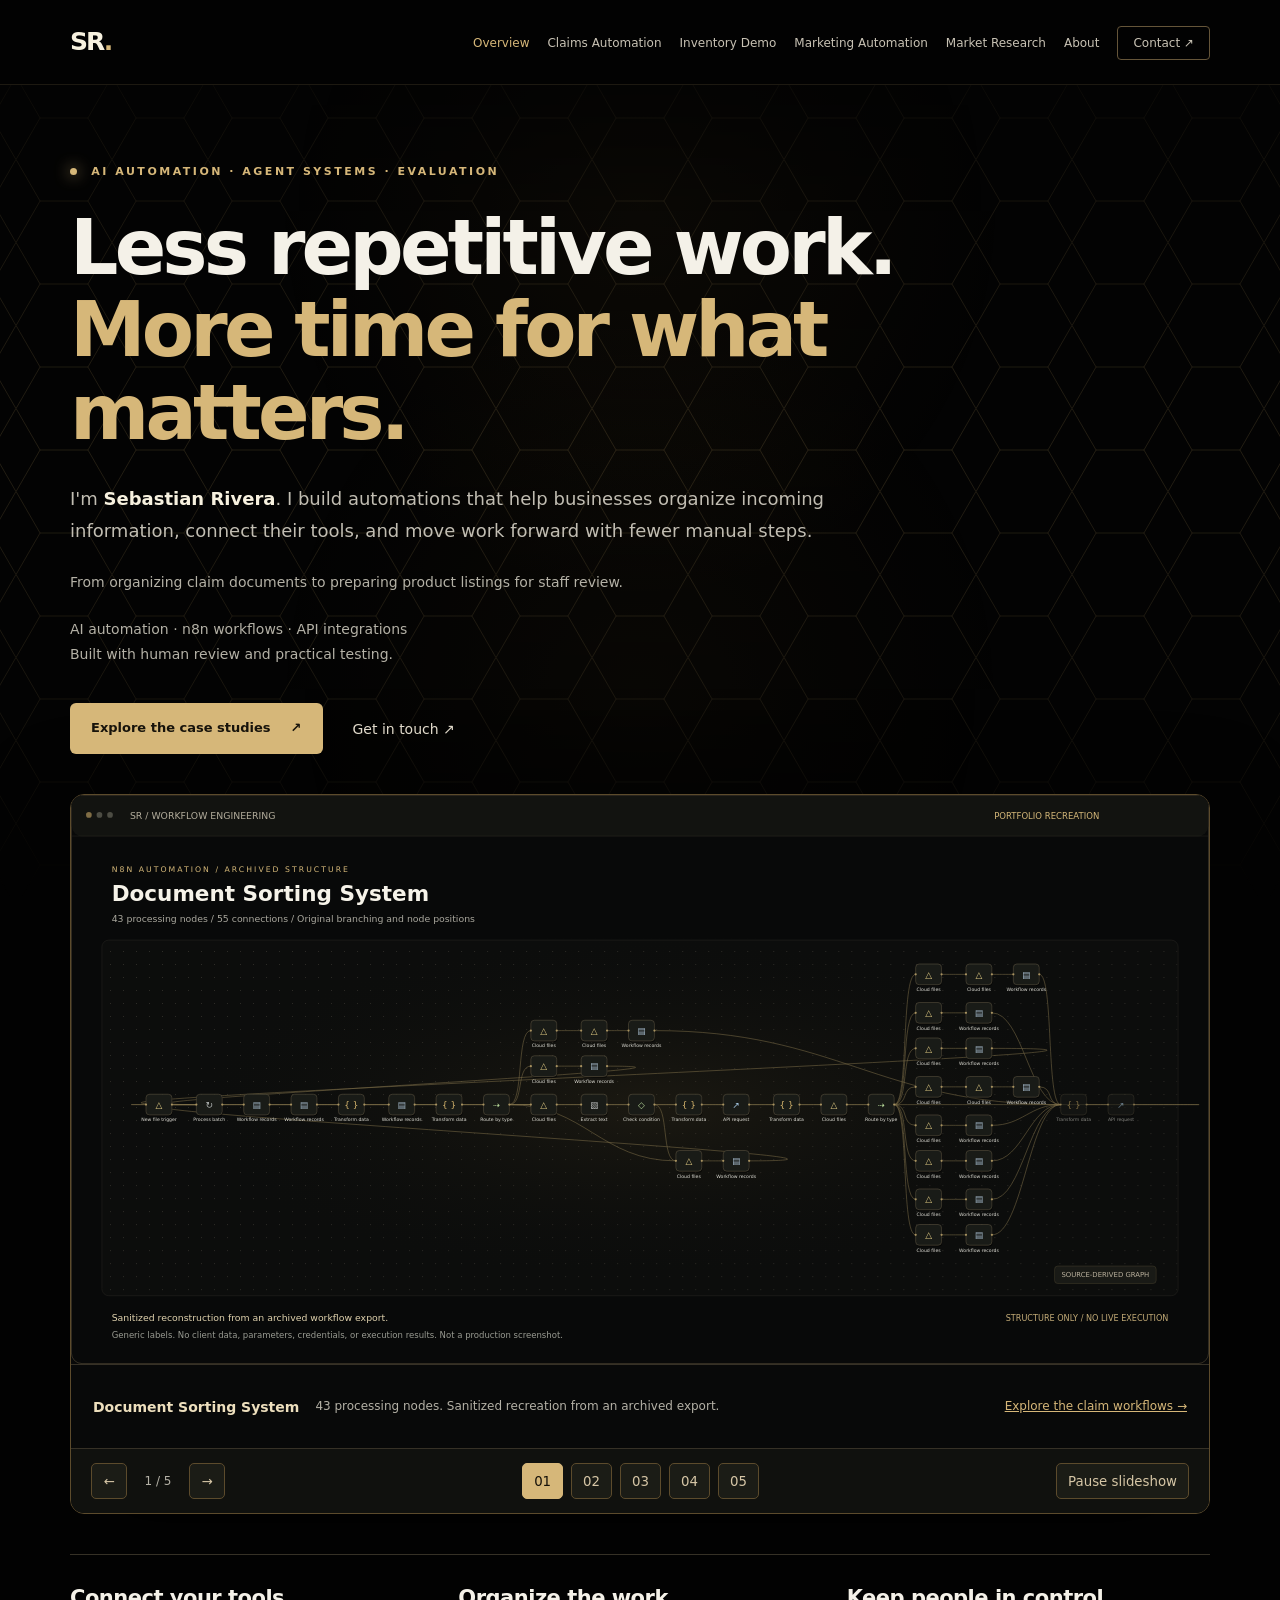
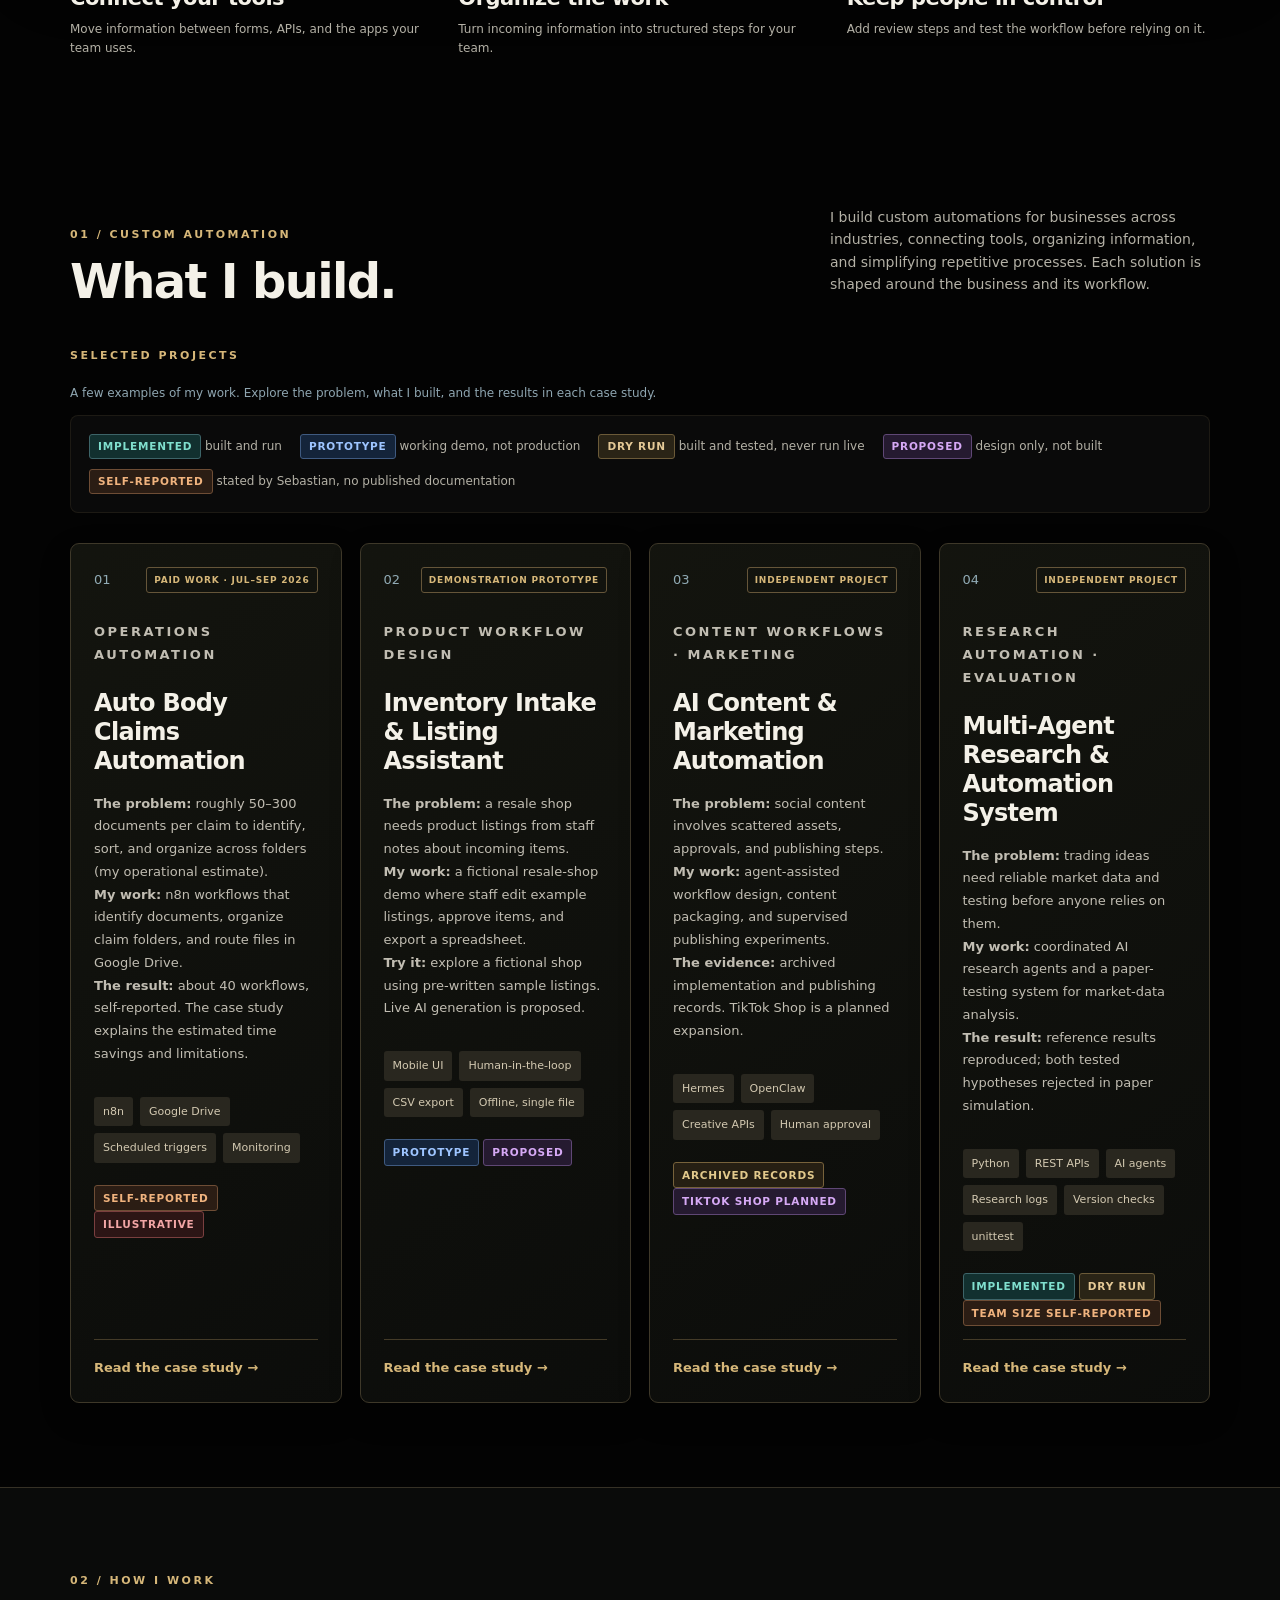
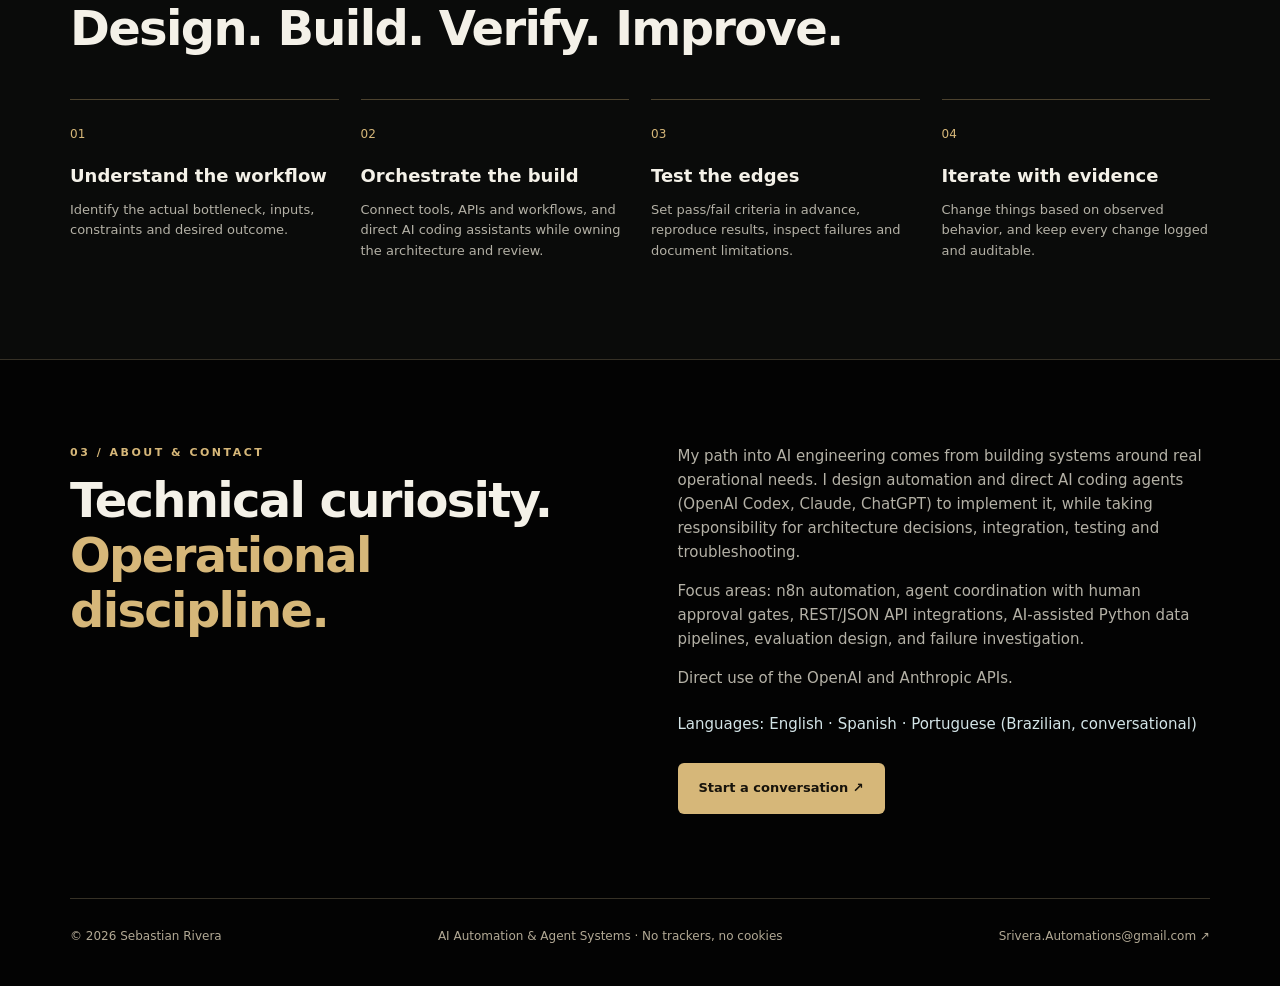
==== index.html @ 60b33a47 "Refresh cached stylesheet and gallery script for returning visitors" ====
<!doctype html>
<html lang="en">
<head>
<meta charset="utf-8">
<meta name="viewport" content="width=device-width,initial-scale=1">
<meta name="description" content="Sebastian Rivera: AI automation, n8n workflow engineering, multi-agent research automation and evaluation. Every claim carries a status label.">
<meta name="robots" content="index,follow">
<title>Sebastian Rivera | AI Automation & Agent Systems</title>
<script>document.documentElement.className+=' js';</script>
<link rel="stylesheet" href="styles.css?v=20261102-gallery">
</head>
<body>
<a class="skip" href="#main">Skip to content</a>
<div class="ambient" aria-hidden="true"></div>
<header class="site-header">
<div class="nav wrap">
<a class="wordmark" href="index.html" aria-label="Sebastian Rivera, home">SR<span>.</span></a>
<button class="menu-toggle" type="button" aria-expanded="false" aria-controls="site-nav"><span class="bars" aria-hidden="true"></span>Menu</button>
<nav id="site-nav" class="site-nav" aria-label="Main navigation">
<ul>
<li><a href="index.html" aria-current="page">Overview</a></li>
<li><a href="work/automotive-operations-automation.html">Claims Automation</a></li>
<li><a href="work/inventory-listing-assistant.html">Inventory Demo</a></li>
<li><a href="work/ai-content-marketing-automation.html">Marketing Automation</a></li>
<li><a href="work/multi-agent-research-system.html">Market Research</a></li>
<li><a href="index.html#about">About</a></li>
<li><a class="nav-contact" href="mailto:Srivera.Automations@gmail.com">Contact ↗</a></li>
</ul>
</nav>
</div>
</header>
<main id="main">
<section class="hero wrap">
<div class="eyebrow"><span class="dot"></span> AI automation · Agent systems · Evaluation</div>
<h1>Less repetitive work.<br><em>More time for what matters.</em></h1>
<p class="lead">I'm <strong>Sebastian Rivera</strong>. I build automations that help businesses organize incoming information, connect their tools, and move work forward with fewer manual steps.</p>
<p class="hero-detail">From organizing claim documents to preparing product listings for staff review.</p>
<p class="hero-detail">AI automation · n8n workflows · API integrations<br>Built with human review and practical testing.</p>
<div class="actions"><a class="button" href="#work">Explore the case studies <span aria-hidden="true">↗</span></a><a class="text-link" href="mailto:Srivera.Automations@gmail.com">Get in touch ↗</a></div>
<section class="hero-visual workflow-carousel" data-workflow-carousel aria-label="Examples of n8n workflows" aria-roledescription="carousel">
<figure class="workflow-slide" data-workflow-slide aria-roledescription="slide" aria-label="1 of 5: Document Sorting System"><a href="assets/workflows/document-sorter.svg" target="_blank" rel="noopener" aria-label="View Document Sorting System full size"><img src="assets/workflows/document-sorter.svg" width="2800" height="1400" alt="Document Sorting System: sanitized recreation of the archived n8n layout and connections."></a><figcaption><strong>Document Sorting System</strong><span>43 processing nodes. Sanitized recreation from an archived export.</span><a href="work/automotive-operations-automation.html#diagram">Explore the claim workflows →</a></figcaption></figure>
<figure class="workflow-slide" data-workflow-slide aria-roledescription="slide" aria-label="2 of 5: Call Intake &amp; AI Extraction" hidden><a href="assets/workflows/call-intake.svg" target="_blank" rel="noopener" aria-label="View Call Intake &amp; AI Extraction full size"><img src="assets/workflows/call-intake.svg" width="2800" height="1400" loading="lazy" alt="Call Intake &amp; AI Extraction: sanitized recreation of the archived n8n layout and connections."></a><figcaption><strong>Call Intake &amp; AI Extraction</strong><span>21 processing nodes; sticky note excluded. Sanitized recreation from an archived export.</span><a href="work/automotive-operations-automation.html#diagram">Explore the claim workflows →</a></figcaption></figure>
<figure class="workflow-slide" data-workflow-slide aria-roledescription="slide" aria-label="3 of 5: Document Filing Router" hidden><a href="assets/workflows/filing-router.svg" target="_blank" rel="noopener" aria-label="View Document Filing Router full size"><img src="assets/workflows/filing-router.svg" width="2800" height="1400" loading="lazy" alt="Document Filing Router: sanitized recreation of the archived n8n layout and connections."></a><figcaption><strong>Document Filing Router</strong><span>26 processing nodes. Sanitized recreation from an archived export.</span><a href="work/automotive-operations-automation.html#diagram">Explore the claim workflows →</a></figcaption></figure>
<figure class="workflow-slide" data-workflow-slide aria-roledescription="slide" aria-label="4 of 5: AI Classification &amp; Routing" hidden><a href="assets/workflows/ai-classification.svg" target="_blank" rel="noopener" aria-label="View AI Classification &amp; Routing full size"><img src="assets/workflows/ai-classification.svg" width="2800" height="1400" loading="lazy" alt="AI Classification &amp; Routing: sanitized recreation of the archived n8n layout and connections."></a><figcaption><strong>AI Classification &amp; Routing</strong><span>27 processing nodes; sticky note excluded. Sanitized recreation from an archived export.</span><a href="work/automotive-operations-automation.html#diagram">Explore the claim workflows →</a></figcaption></figure>
<figure class="workflow-slide" data-workflow-slide aria-roledescription="slide" aria-label="5 of 5: Parts Identification Prototype" hidden><a href="assets/workflows/parts-listing.svg" target="_blank" rel="noopener" aria-label="View Parts Identification Prototype full size"><img src="assets/workflows/parts-listing.svg" width="2800" height="1400" loading="lazy" alt="Parts Identification Prototype: sanitized recreation of the archived n8n layout and connections."></a><figcaption><strong>Parts Identification Prototype</strong><span>11 processing nodes; sticky note excluded. Sanitized recreation from an archived export.</span><a href="work/automotive-operations-automation.html#diagram">Explore the claim workflows →</a></figcaption></figure>
<div class="carousel-controls" data-carousel-controls hidden><div class="carousel-arrows"><button type="button" data-carousel-prev aria-label="Previous workflow">←</button><span class="carousel-counter" data-carousel-counter>1 / 5</span><button type="button" data-carousel-next aria-label="Next workflow">→</button></div><div class="carousel-dots" aria-label="Choose a workflow"><button type="button" data-carousel-dot="0" aria-label="Show Document Sorting System" aria-pressed="true">01</button><button type="button" data-carousel-dot="1" aria-label="Show Call Intake &amp; AI Extraction" aria-pressed="false">02</button><button type="button" data-carousel-dot="2" aria-label="Show Document Filing Router" aria-pressed="false">03</button><button type="button" data-carousel-dot="3" aria-label="Show AI Classification &amp; Routing" aria-pressed="false">04</button><button type="button" data-carousel-dot="4" aria-label="Show Parts Identification Prototype" aria-pressed="false">05</button></div><button type="button" class="carousel-play" data-carousel-play>Pause slideshow</button></div><p class="sr-only" data-carousel-announcement role="status" aria-live="polite"></p></section>
<div class="metrics">
<div><strong>Connect your tools</strong><span>Move information between forms, APIs, and the apps your team uses.</span></div>
<div><strong>Organize the work</strong><span>Turn incoming information into structured steps for your team.</span></div>
<div><strong>Keep people in control</strong><span>Add review steps and test the workflow before relying on it.</span></div>
</div>
</section>

<section class="section wrap" id="work">
<div class="section-heading"><div><p class="kicker">01 / Custom automation</p><h2>What I build.</h2></div><p>I build custom automations for businesses across industries, connecting tools, organizing information, and simplifying repetitive processes. Each solution is shaped around the business and its workflow.</p></div>
<p class="kicker">Selected projects</p>
<p class="fine">A few examples of my work. Explore the problem, what I built, and the results in each case study.</p>
<div class="legend" aria-label="Status labels used on this site">
<span><span class="badge b-impl">Implemented</span> built and run</span>
<span><span class="badge b-proto">Prototype</span> working demo, not production</span>
<span><span class="badge b-dry">Dry run</span> built and tested, never run live</span>
<span><span class="badge b-prop">Proposed</span> design only, not built</span>
<span><span class="badge b-self">Self-reported</span> stated by Sebastian, no published documentation</span>
</div>
<div class="projects">
<article class="project">
<div class="project-top"><span class="number">01</span><span class="tag">Paid work · Jul–Sep 2026</span></div>
<p class="project-label">Operations automation</p>
<h3>Auto Body Claims Automation</h3>
<p><strong>The problem:</strong> roughly 50–300 documents per claim to identify, sort, and organize across folders (my operational estimate).<br><strong>My work:</strong> n8n workflows that identify documents, organize claim folders, and route files in Google Drive.<br><strong>The result:</strong> about 40 workflows, self-reported. The case study explains the estimated time savings and limitations.</p>
<div class="chips"><span>n8n</span><span>Google Drive</span><span>Scheduled triggers</span><span>Monitoring</span></div>
<p><span class="badge b-self">Self-reported</span> <span class="badge b-illus">Illustrative</span></p>
<a class="more" href="work/automotive-operations-automation.html">Read the case study →</a>
</article>
<article class="project">
<div class="project-top"><span class="number">02</span><span class="tag">Demonstration prototype</span></div>
<p class="project-label">Product workflow design</p>
<h3>Inventory Intake &amp; Listing Assistant</h3>
<p><strong>The problem:</strong> a resale shop needs product listings from staff notes about incoming items.<br><strong>My work:</strong> a fictional resale-shop demo where staff edit example listings, approve items, and export a spreadsheet.<br><strong>Try it:</strong> explore a fictional shop using pre-written sample listings. Live AI generation is proposed.</p>
<div class="chips"><span>Mobile UI</span><span>Human-in-the-loop</span><span>CSV export</span><span>Offline, single file</span></div>
<p><span class="badge b-proto">Prototype</span> <span class="badge b-prop">Proposed</span></p>
<a class="more" href="work/inventory-listing-assistant.html">Read the case study →</a>
</article>
<article class="project">
<div class="project-top"><span class="number">03</span><span class="tag">Independent project</span></div>
<p class="project-label">Content workflows · Marketing</p>
<h3>AI Content &amp; Marketing Automation</h3>
<p><strong>The problem:</strong> social content involves scattered assets, approvals, and publishing steps.<br><strong>My work:</strong> agent-assisted workflow design, content packaging, and supervised publishing experiments.<br><strong>The evidence:</strong> archived implementation and publishing records. TikTok Shop is a planned expansion.</p>
<div class="chips"><span>Hermes</span><span>OpenClaw</span><span>Creative APIs</span><span>Human approval</span></div>
<p><span class="badge b-record">Archived records</span> <span class="badge b-prop">TikTok Shop planned</span></p>
<a class="more" href="work/ai-content-marketing-automation.html">Read the case study →</a>
</article>
<article class="project">
<div class="project-top"><span class="number">04</span><span class="tag">Independent project</span></div>
<p class="project-label">Research automation · Evaluation</p>
<h3>Multi-Agent Research &amp; Automation System</h3>
<p><strong>The problem:</strong> trading ideas need reliable market data and testing before anyone relies on them.<br><strong>My work:</strong> coordinated AI research agents and a paper-testing system for market-data analysis.<br><strong>The result:</strong> reference results reproduced; both tested hypotheses rejected in paper simulation.</p>
<div class="chips"><span>Python</span><span>REST APIs</span><span>AI agents</span><span>Research logs</span><span>Version checks</span><span>unittest</span></div>
<p><span class="badge b-impl">Implemented</span> <span class="badge b-dry">Dry run</span> <span class="badge b-self">Team size self-reported</span></p>
<a class="more" href="work/multi-agent-research-system.html">Read the case study →</a>
</article>
</div>
</section>

<section class="section approach" id="approach">
<div class="wrap">
<p class="kicker">02 / How I work</p>
<h2>Design. Build. Verify. Improve.</h2>
<div class="steps">
<div><span>01</span><h3>Understand the workflow</h3><p>Identify the actual bottleneck, inputs, constraints and desired outcome.</p></div>
<div><span>02</span><h3>Orchestrate the build</h3><p>Connect tools, APIs and workflows, and direct AI coding assistants while owning the architecture and review.</p></div>
<div><span>03</span><h3>Test the edges</h3><p>Set pass/fail criteria in advance, reproduce results, inspect failures and document limitations.</p></div>
<div><span>04</span><h3>Iterate with evidence</h3><p>Change things based on observed behavior, and keep every change logged and auditable.</p></div>
</div>
</div>
</section>

<section class="section wrap about" id="about">
<div><p class="kicker">03 / About &amp; contact</p><h2>Technical curiosity.<br><em>Operational discipline.</em></h2></div>
<div>
<p>My path into AI engineering comes from building systems around real operational needs. I design automation and direct AI coding agents (OpenAI Codex, Claude, ChatGPT) to implement it, while taking responsibility for architecture decisions, integration, testing and troubleshooting.</p>
<p>Focus areas: n8n automation, agent coordination with human approval gates, REST/JSON API integrations, AI-assisted Python data pipelines, evaluation design, and failure investigation.</p>
<p>Direct use of the OpenAI and Anthropic APIs.</p>
<p class="languages">Languages: English · Spanish · Portuguese (Brazilian, conversational)</p>
<a class="button" href="mailto:Srivera.Automations@gmail.com">Start a conversation ↗</a>
</div>
</section>
</main>
<footer class="wrap">
<span>© <span id="year">2026</span> Sebastian Rivera</span>
<span>AI Automation &amp; Agent Systems · No trackers, no cookies</span>
<a href="mailto:Srivera.Automations@gmail.com">Srivera.Automations@gmail.com ↗</a>
</footer>
<script src="script.js?v=20261102-gallery"></script>
</body>
</html>
---- styles.css ----
:root{--bg:#09121c;--panel:#101e2a;--panel2:#0e1c28;--line:#29404d;--text:#ecf3f3;--muted:#a2b4be;--accent:#80dfce;--gold:#e4c996;--warn:#f0b37e;--impl:#80dfce;--proto:#9ec5ff;--dry:#e4c996;--prop:#d6a9f5}
*{box-sizing:border-box}html{scroll-behavior:smooth;-webkit-text-size-adjust:100%}
body{margin:0;background:var(--bg);color:var(--text);font-family:Inter,ui-sans-serif,system-ui,-apple-system,"Segoe UI",Arial,sans-serif;line-height:1.6;overflow-x:hidden}
img{max-width:100%;height:auto;display:block}
a{color:var(--accent)}
.skip{position:absolute;left:-999px;top:0;background:var(--accent);color:#09212a;padding:8px 12px;z-index:100}.skip:focus{left:12px;top:12px}
.ambient{position:absolute;z-index:-1;top:0;right:0;width:75vw;max-width:100%;height:760px;background:radial-gradient(ellipse at 80% 15%,#1b4b50 0%,transparent 60%);opacity:.5;pointer-events:none}
.wrap{width:min(1140px,calc(100% - 64px));margin:auto}
:focus-visible{outline:2px solid var(--accent);outline-offset:3px}

/* header + nav */
.site-header{position:relative;border-bottom:1px solid #ffffff18}
.nav{display:flex;align-items:center;justify-content:space-between;padding:22px 0;gap:20px}
.wordmark{font-size:25px;font-weight:800;letter-spacing:-2px;color:#fff;text-decoration:none}.wordmark span{color:var(--accent)}
.menu-toggle{display:none;background:none;border:1px solid #547b7d;color:var(--text);border-radius:4px;padding:8px 12px;font:600 13px inherit;font-family:inherit;cursor:pointer}
.menu-toggle .bars{display:inline-block;width:16px;height:2px;background:currentColor;position:relative;vertical-align:middle;margin-right:8px}
.menu-toggle .bars::before,.menu-toggle .bars::after{content:"";position:absolute;left:0;width:16px;height:2px;background:currentColor}
.menu-toggle .bars::before{top:-5px}.menu-toggle .bars::after{top:5px}
.site-nav ul{display:flex;gap:26px;align-items:center;list-style:none;margin:0;padding:0}
.site-nav a{color:#d2e0e2;text-decoration:none;font-size:13px}
.site-nav a:hover,.site-nav a[aria-current="page"]{color:var(--accent)}
.site-nav .nav-contact{border:1px solid #547b7d;padding:9px 15px;border-radius:4px}

/* hero */
.hero{padding:80px 0 64px}
.hero-detail{font-size:14px;color:var(--muted);line-height:1.8;margin-top:22px}
.project{transition:border-color .2s,transform .2s}.project:hover{border-color:var(--accent);transform:translateY(-3px)}
.project h3{max-width:24ch}
.legend{padding:18px;background:var(--panel2);border-radius:8px}
@media(prefers-reduced-motion:reduce){.project{transition:none}.project:hover{transform:none}}
.eyebrow,.kicker,.project-label{font-size:11px;font-weight:800;letter-spacing:2.5px;color:var(--accent);text-transform:uppercase}
.dot{display:inline-block;width:7px;height:7px;border-radius:50%;background:var(--accent);margin-right:8px;box-shadow:0 0 15px var(--accent)}
h1,h2,h3,h4,p{margin-top:0}
h1{font-size:clamp(38px,6vw,76px);letter-spacing:-.05em;line-height:1.09;font-weight:700;margin:26px 0 28px;max-width:1060px;overflow-wrap:break-word}
h1 em,h2 em{font-style:normal;color:var(--accent)}
.lead{font-size:18px;color:#c0cfd5;max-width:780px;line-height:1.8}.lead strong{color:#fff}
.actions{display:flex;align-items:center;flex-wrap:wrap;gap:24px 30px;margin:36px 0 64px}
.button{display:inline-flex;align-items:center;gap:20px;background:var(--accent);color:#09212a;text-decoration:none;font-weight:800;font-size:13px;padding:15px 21px;border-radius:4px}
.button:hover{background:#a2f6e8}
.button.ghost{background:none;color:var(--accent);border:1px solid #547b7d}
.text-link{color:#e1ecec;text-decoration:none;font-size:14px}.text-link:hover{color:var(--accent)}
.metrics{display:grid;grid-template-columns:repeat(3,1fr);border-top:1px solid var(--line);padding-top:29px;gap:25px}
.metrics div{display:flex;flex-direction:column;min-width:0}
.metrics strong{font-size:21px;line-height:1.35;letter-spacing:-.5px}
.metrics span{font-size:12px;color:var(--muted);margin-top:7px}
.fine{font-size:12px;color:#8fa6b1;margin-top:20px;max-width:820px}

/* sections */
.section{padding:84px 0}
.section-heading{display:flex;justify-content:space-between;align-items:end;gap:40px;margin-bottom:37px}
.section-heading>div{flex:1}.section-heading>p{max-width:380px;color:var(--muted);font-size:14px}
h2{font-size:clamp(30px,4vw,48px);line-height:1.15;letter-spacing:-.035em;margin-bottom:0}
.projects{display:grid;grid-template-columns:repeat(3,1fr);gap:18px}
.project{display:flex;flex-direction:column;background:var(--panel);border:1px solid #2a404d;border-radius:9px;padding:30px;min-width:0}
.project-top{display:flex;justify-content:space-between;align-items:center;gap:10px;margin-bottom:28px}
.number{font-size:13px;color:#91abb5}
.tag{font-size:10px;font-weight:800;letter-spacing:1.4px;border:1px solid #3d6468;color:var(--accent);padding:6px 10px;border-radius:3px;text-transform:uppercase}
.project h3{font-size:clamp(22px,2.2vw,28px);line-height:1.22;letter-spacing:-.03em;margin:9px 0 16px}
.project p{font-size:14px;color:#b4c5cb;line-height:1.75}
.project .more{margin-top:auto;padding-top:18px;border-top:1px solid #36505a;font-weight:700;font-size:13px;text-decoration:none}
.project .more:hover{color:#a2f6e8}
.chips{display:flex;flex-wrap:wrap;gap:7px;margin:18px 0 22px}
.chips span{font-size:11px;color:#c2d6d9;background:#213744;padding:6px 9px;border-radius:3px}

/* status badges */
.legend{display:flex;flex-wrap:wrap;gap:10px 18px;margin:0 0 30px;font-size:12px;color:var(--muted)}
.badge{display:inline-block;font-size:10.5px;font-weight:800;letter-spacing:.8px;text-transform:uppercase;padding:3px 8px;border-radius:3px;border:1px solid;white-space:nowrap;vertical-align:middle}
.b-impl{color:var(--impl);border-color:#3d6468;background:#12302f}
.b-proto{color:var(--proto);border-color:#3f5a80;background:#14243a}
.b-dry{color:var(--dry);border-color:#6b5a38;background:#2a2416}
.b-prop{color:var(--prop);border-color:#5f4775;background:#251a30}
.b-self{color:var(--warn);border-color:#6e4d35;background:#2b1d14}
.b-illus{color:#f3a6a6;border-color:#7a3f3f;background:#2c1515}

/* approach + about */
.approach{background:var(--panel2);border-top:1px solid #243b48;border-bottom:1px solid #243b48}
.steps{display:grid;grid-template-columns:repeat(4,1fr);gap:22px;margin-top:43px}
.steps>div{border-top:1px solid #3d5862;padding-top:20px}
.steps span{color:var(--accent);font-size:12px}
.steps h3{font-size:18px;line-height:1.3;margin:19px 0 12px}
.steps p{color:var(--muted);font-size:13px}
.about{display:grid;grid-template-columns:1fr 1fr;gap:75px}
.about p:not(.kicker){color:var(--muted);font-size:15px}
.about .languages{color:#d3e4e7!important;margin:22px 0 27px}

/* case study pages */
.crumbs{font-size:12px;color:var(--muted);padding-top:34px}
.crumbs a{color:var(--muted)}
.case-hero{padding:34px 0 46px;border-bottom:1px solid var(--line)}
.case-hero h1{font-size:clamp(34px,5vw,62px);margin:18px 0 22px}
.status-line{display:flex;flex-wrap:wrap;gap:8px;margin-top:22px}
.notice{border:1px solid #6e4d35;background:#1e1712;border-radius:8px;padding:16px 18px;margin:28px 0 0;font-size:14px;color:#ecd9c6}
.notice strong{color:var(--warn)}
.notice.critical{border-color:#7a3f3f;background:#211213;color:#f3d6d6}
.notice.critical strong{color:#f3a6a6}
.case{display:grid;grid-template-columns:220px 1fr;gap:56px;padding:56px 0 80px}
.toc{position:sticky;top:24px;align-self:start;font-size:13px}
.toc p{font-size:11px;font-weight:800;letter-spacing:2px;color:var(--accent);margin-bottom:10px}
.toc ul{list-style:none;margin:0;padding:0;border-left:1px solid var(--line)}
.toc a{display:block;padding:5px 0 5px 14px;color:var(--muted);text-decoration:none}.toc a:hover{color:var(--accent)}
.case-body{min-width:0}
.case-body section{margin-bottom:56px;scroll-margin-top:20px}
.case-body h2{font-size:clamp(24px,3vw,34px);margin-bottom:18px}
.case-body h3{font-size:18px;margin:26px 0 10px}
.case-body p,.case-body li{color:#c0cfd5;font-size:15.5px}
.case-body li{margin-bottom:8px}
.case-body strong{color:#fff}
.case-body code{background:#1b2d3a;padding:1px 5px;border-radius:3px;font-size:.9em}
figure{margin:24px 0;background:var(--panel);border:1px solid var(--line);border-radius:9px;padding:16px}
figure img{border-radius:6px;background:#fff}
figure.diagram img{width:100%}
figcaption{font-size:13px;color:var(--muted);margin-top:12px;line-height:1.6}
figcaption strong{color:var(--gold)}
.caption-banner{display:block;background:#2c1515;border:1px solid #7a3f3f;color:#f3d6d6;border-radius:6px;padding:12px 14px;margin-bottom:14px;font-weight:700;font-size:14px}
.scroll-x{overflow-x:auto;-webkit-overflow-scrolling:touch}
table{width:100%;border-collapse:collapse;font-size:14px;margin:12px 0 4px}
th,td{text-align:left;vertical-align:top;padding:11px 12px;border-bottom:1px solid var(--line)}
th{font-size:11px;letter-spacing:1.2px;text-transform:uppercase;color:var(--accent);font-weight:800}
td{color:#c0cfd5}
td:first-child{color:#e6efef;font-weight:600}
.stat-row{display:grid;grid-template-columns:repeat(3,1fr);gap:14px;margin:20px 0}
.stat{background:var(--panel);border:1px solid var(--line);border-radius:8px;padding:18px}
.stat strong{display:block;font-size:26px;letter-spacing:-.5px;color:#fff}
.stat span{font-size:12.5px;color:var(--muted)}
.outcome-box{background:linear-gradient(110deg,#142d35,#11212c);border:1px solid #3a5962;border-radius:9px;padding:24px;margin:18px 0}
.outcome-box small{color:var(--accent);font-size:10px;font-weight:800;letter-spacing:1.4px}
.outcome-box p{margin:10px 0 0;font-size:17px!important;color:#fff!important}
.shots{display:grid;grid-template-columns:repeat(3,1fr);gap:16px}
.shots figure{margin:0;padding:10px}
.shots img{width:100%}
.next{display:flex;justify-content:space-between;gap:20px;flex-wrap:wrap;border-top:1px solid var(--line);padding-top:26px}
.next a{text-decoration:none;font-weight:700;font-size:14px}

footer{border-top:1px solid var(--line);padding:28px 0 40px;display:flex;justify-content:space-between;flex-wrap:wrap;gap:16px 20px;font-size:12px;color:#839ca7}
footer a{color:#aac4ca;text-decoration:none}footer a:hover{color:var(--accent)}

@media(max-width:1000px){.projects{grid-template-columns:1fr 1fr}.case{grid-template-columns:1fr;gap:20px}.toc{position:static}.toc ul{display:flex;flex-wrap:wrap;gap:4px 16px;border-left:0}.toc a{padding:2px 0}}
@media(max-width:760px){
 .wrap{width:calc(100% - 36px)}
 .js .menu-toggle{display:inline-block}
 .js .site-nav{display:none;position:absolute;left:0;right:0;top:100%;background:#0c1823;border-bottom:1px solid var(--line);z-index:20;padding:8px 18px 18px}
 .js .site-nav.open{display:block}
 .site-nav ul{flex-direction:column;align-items:stretch;gap:0}
 .js .site-nav a{display:block;padding:13px 0;font-size:15px;border-bottom:1px solid #ffffff12}
 .js .site-nav .nav-contact{border:0;padding:13px 0}
 html:not(.js) .site-nav ul{flex-direction:row;flex-wrap:wrap;gap:8px 16px}
 .hero{padding:60px 0 56px}.lead{font-size:16px}
 .metrics{grid-template-columns:1fr;gap:18px}.metrics strong{font-size:28px}
 .section{padding:60px 0}.section-heading{display:block}.section-heading>p{margin-top:18px}
 .projects,.about,.stat-row{grid-template-columns:1fr}
 .project{padding:22px}
 .steps{grid-template-columns:1fr 1fr}.about{gap:24px}
 .shots{grid-template-columns:1fr 1fr}
 .case{padding:34px 0 60px}
 th,td{padding:9px 8px;font-size:13px}
}
@media(max-width:420px){.steps{grid-template-columns:1fr}.shots{grid-template-columns:1fr}.actions{gap:16px}}
@media (prefers-reduced-motion:reduce){html{scroll-behavior:auto}}

/* Midnight Luxe preview: black, fine honeycomb, restrained champagne gold. */
:root{--bg:#030303;--panel:#10110f;--panel2:#0a0b09;--line:#363126;--text:#f4f1e8;--muted:#b4b1a6;--accent:#d6b779;--gold:#e2c98c}
body{background:#030303;isolation:isolate}
.ambient{position:fixed;inset:0;z-index:-1;width:100%;height:100vh;max-width:none;opacity:1;background:radial-gradient(ellipse at 50% 23%,#9a75331a,transparent 40%),radial-gradient(ellipse at 50% 77%,#9a753314,transparent 40%),url('assets/workflows/honeycomb.svg') center center / 96px 166px repeat;mask-image:linear-gradient(transparent 0%,#0008 25%,#000b 50%,#0008 75%,transparent 100%);pointer-events:none}
.site-header{background:#030303e8;border-color:#d6b77920}
.wordmark,.lead strong,.case-body strong{color:#f7f1df}
.site-nav a{color:#c8c2b4}.site-nav a:hover,.site-nav a[aria-current=page]{color:var(--accent)}
.site-nav .nav-contact,.menu-toggle{border-color:#655539}
.lead,.project p,.case-body p,.case-body li,td{color:#c1bdb2}
.hero{padding-top:78px}.hero .lead{max-width:760px}
.hero-visual{margin:48px 0 44px;padding:0;border:1px solid #5c4b2c;border-radius:14px;overflow:hidden;background:#080909;box-shadow:0 24px 90px #0008}
.hero-visual img{width:100%;border-radius:0;background:#080909}
.hero-visual figcaption{margin:0;padding:15px 22px;color:#bcb5a5;border-top:1px solid var(--line);font-size:12px}
.hero .actions{margin-bottom:32px}
.button{background:var(--accent);color:#17130b;border-radius:6px}.button:hover{background:#edcf94}
.button.ghost{border-color:#655539;color:var(--accent)}
.text-link{color:#e1dacb}.text-link:hover,.project .more:hover{color:#edcf94}
.project{background:linear-gradient(145deg,#14150ff5,#0c0d0bf5);border-color:#3e3829;box-shadow:0 12px 32px #0003}
.tag{border-color:#655539;color:var(--accent)}
.project .more{border-color:#443b28}
.chips span{background:#29271f;color:#d3c9b1}
.legend{background:#0b0c0be8;border:1px solid #d6b77918}
.approach{background:#0b0c0bf0;border-color:#363126}
.steps>div{border-color:#4d432f}
.case-body code{background:#29271f}
.outcome-box{background:linear-gradient(110deg,#292317,#11120f);border-color:#5c4b2c}
.workflow-gallery{display:grid;gap:32px}.workflow-gallery figure{padding:0;overflow:hidden;border-color:#5c4b2c;background:#080909}
.workflow-gallery img{width:100%;background:#080909;border-radius:0}
.workflow-gallery figcaption{padding:18px 20px;margin:0;font-size:13px}
.workflow-gallery a{display:block}.workflow-gallery figcaption a{display:inline}
footer,footer a{color:#b2a995}
@media(max-width:760px){.hero{padding-top:50px}.js .site-nav{background:#090a08}.hero-visual{margin:32px 0}.hero-visual figcaption{padding:13px 16px}.metrics strong{font-size:22px}.section{padding:48px 0}}

/* Selected project order and accessible workflow carousel. */
.b-record{color:#e2c98c;border-color:#77623b;background:#261f13}
.sr-only{position:absolute;width:1px;height:1px;padding:0;margin:-1px;overflow:hidden;clip:rect(0,0,0,0);white-space:nowrap;border:0}
.workflow-carousel{margin:40px 0;touch-action:pan-y}
.workflow-slide{margin:0;padding:0;border:0;border-radius:0;background:#080909}
.workflow-slide[hidden]{display:none}
.workflow-slide>a{display:block}.workflow-slide>a:focus-visible{outline-offset:-4px}
.workflow-slide figcaption{display:flex;flex-wrap:wrap;align-items:center;gap:6px 16px;padding:16px 22px;min-height:84px}
.workflow-slide figcaption strong{color:#eddfbd;font-size:14px}.workflow-slide figcaption span{color:var(--muted);font-size:12px}.workflow-slide figcaption>a{margin-left:auto}
.carousel-controls{display:flex;flex-wrap:wrap;align-items:center;justify-content:space-between;gap:12px;padding:14px 20px;border-top:1px solid var(--line);background:#10110e}
.carousel-controls[hidden]{display:none}.carousel-arrows,.carousel-dots{display:flex;align-items:center;gap:8px}
.carousel-controls button{font:600 12px inherit;font-family:inherit;color:#d6c6a6;background:#1b1c16;border:1px solid #5c4b2c;border-radius:5px;min-width:36px;min-height:36px;padding:7px 11px;cursor:pointer}
.carousel-controls button:hover,.carousel-controls button[aria-pressed=true]{background:#d6b779;color:#161109;border-color:#d6b779}
.carousel-counter{font-size:12px;color:var(--muted);min-width:46px;text-align:center}.carousel-play{min-width:124px!important}
.site-nav ul{gap:18px}.site-nav a{font-size:12px}
@media(min-width:1181px){.projects{grid-template-columns:repeat(4,1fr)}.project{padding:23px}.project h3{font-size:24px}.project .tag{font-size:9px;letter-spacing:.8px;padding:5px 7px}.project p{font-size:13px}}
@media(min-width:761px) and (max-width:1180px){.projects{grid-template-columns:repeat(2,1fr)}}
@media(max-width:1000px){.js .menu-toggle{display:inline-block}.js .site-nav{display:none;position:absolute;left:0;right:0;top:100%;background:#090a08;border-bottom:1px solid var(--line);z-index:20;padding:8px 18px 18px}.js .site-nav.open{display:block}.site-nav ul{flex-direction:column;align-items:stretch;gap:0}.js .site-nav a{display:block;padding:13px 0;font-size:15px;border-bottom:1px solid #ffffff12}.js .site-nav .nav-contact{border:0;padding:13px 0}}
@media(max-width:760px){.workflow-slide figcaption{padding:14px 16px;display:block;min-height:130px}.workflow-slide figcaption span,.workflow-slide figcaption>a{display:block;margin-top:7px}.carousel-controls{padding:12px;gap:10px}.carousel-dots{order:3;justify-content:center;width:100%}.carousel-play{margin-left:auto}.workflow-carousel{margin:30px 0}}
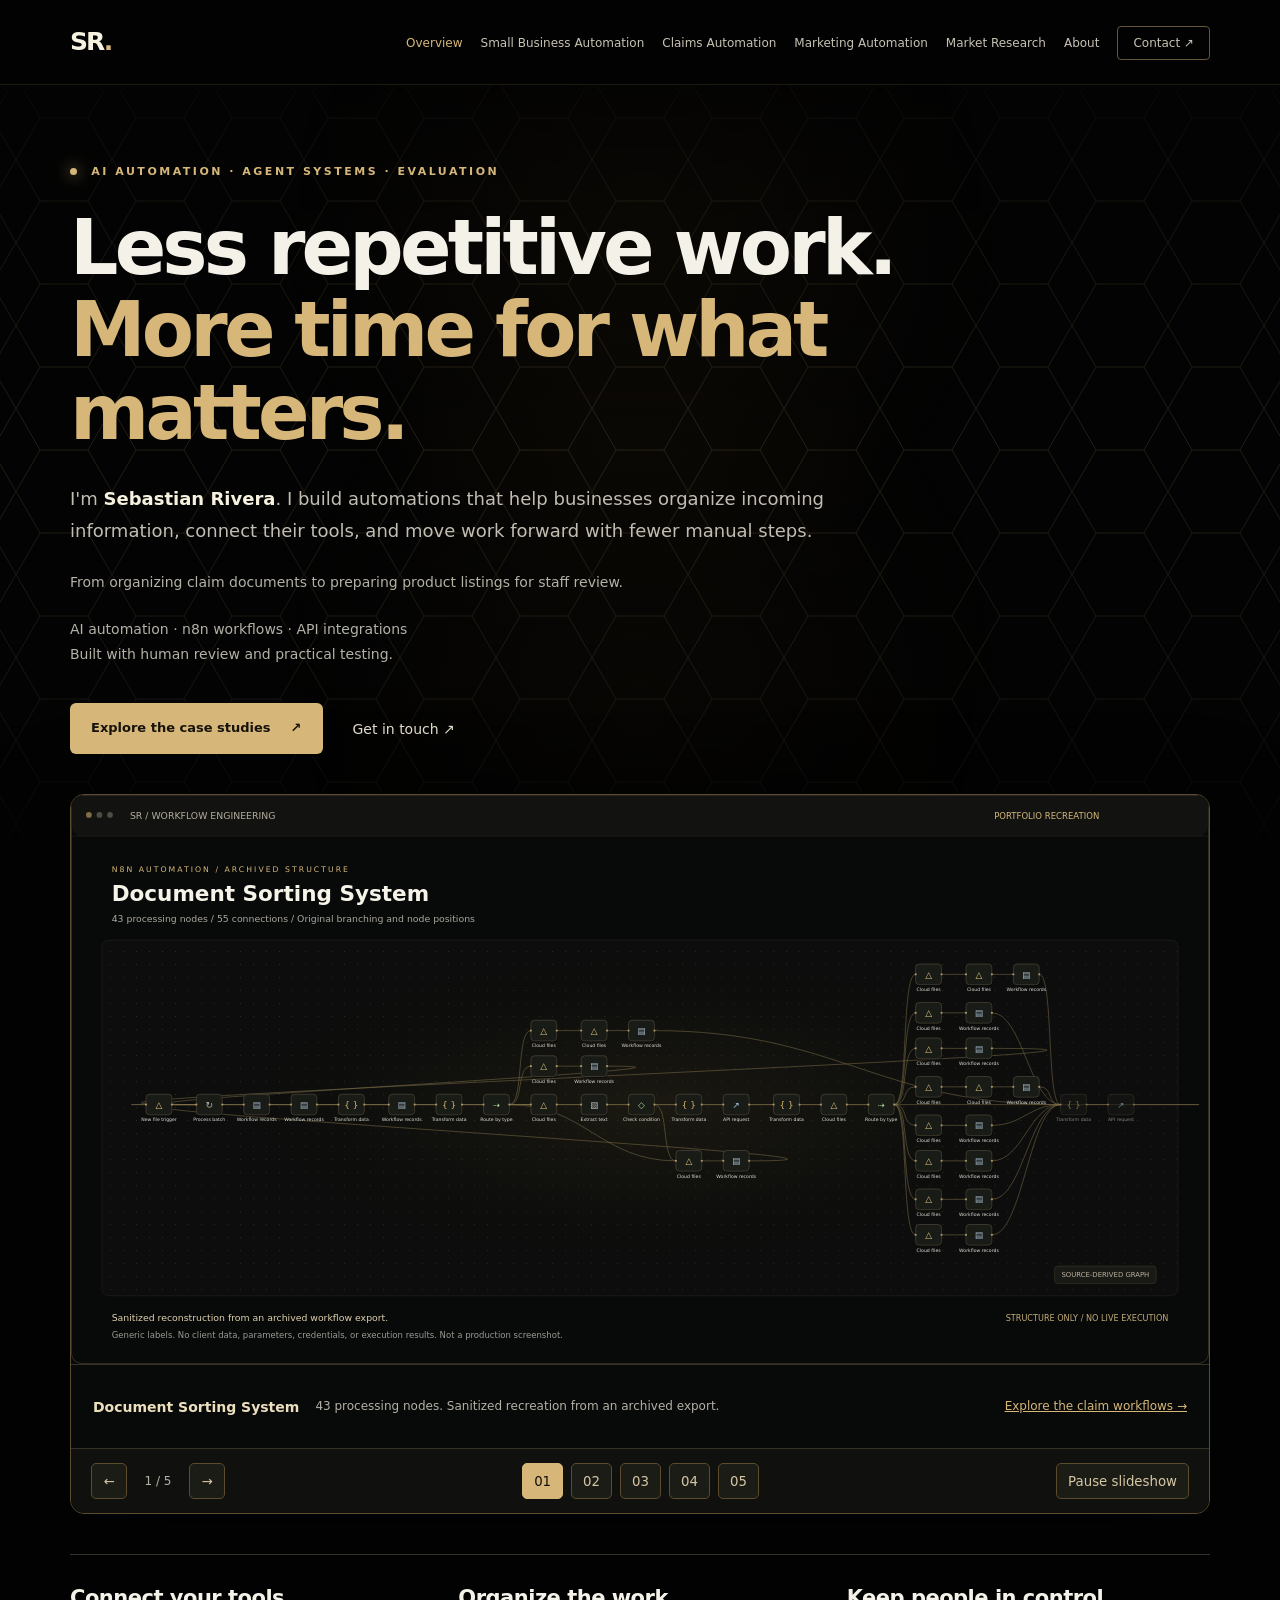
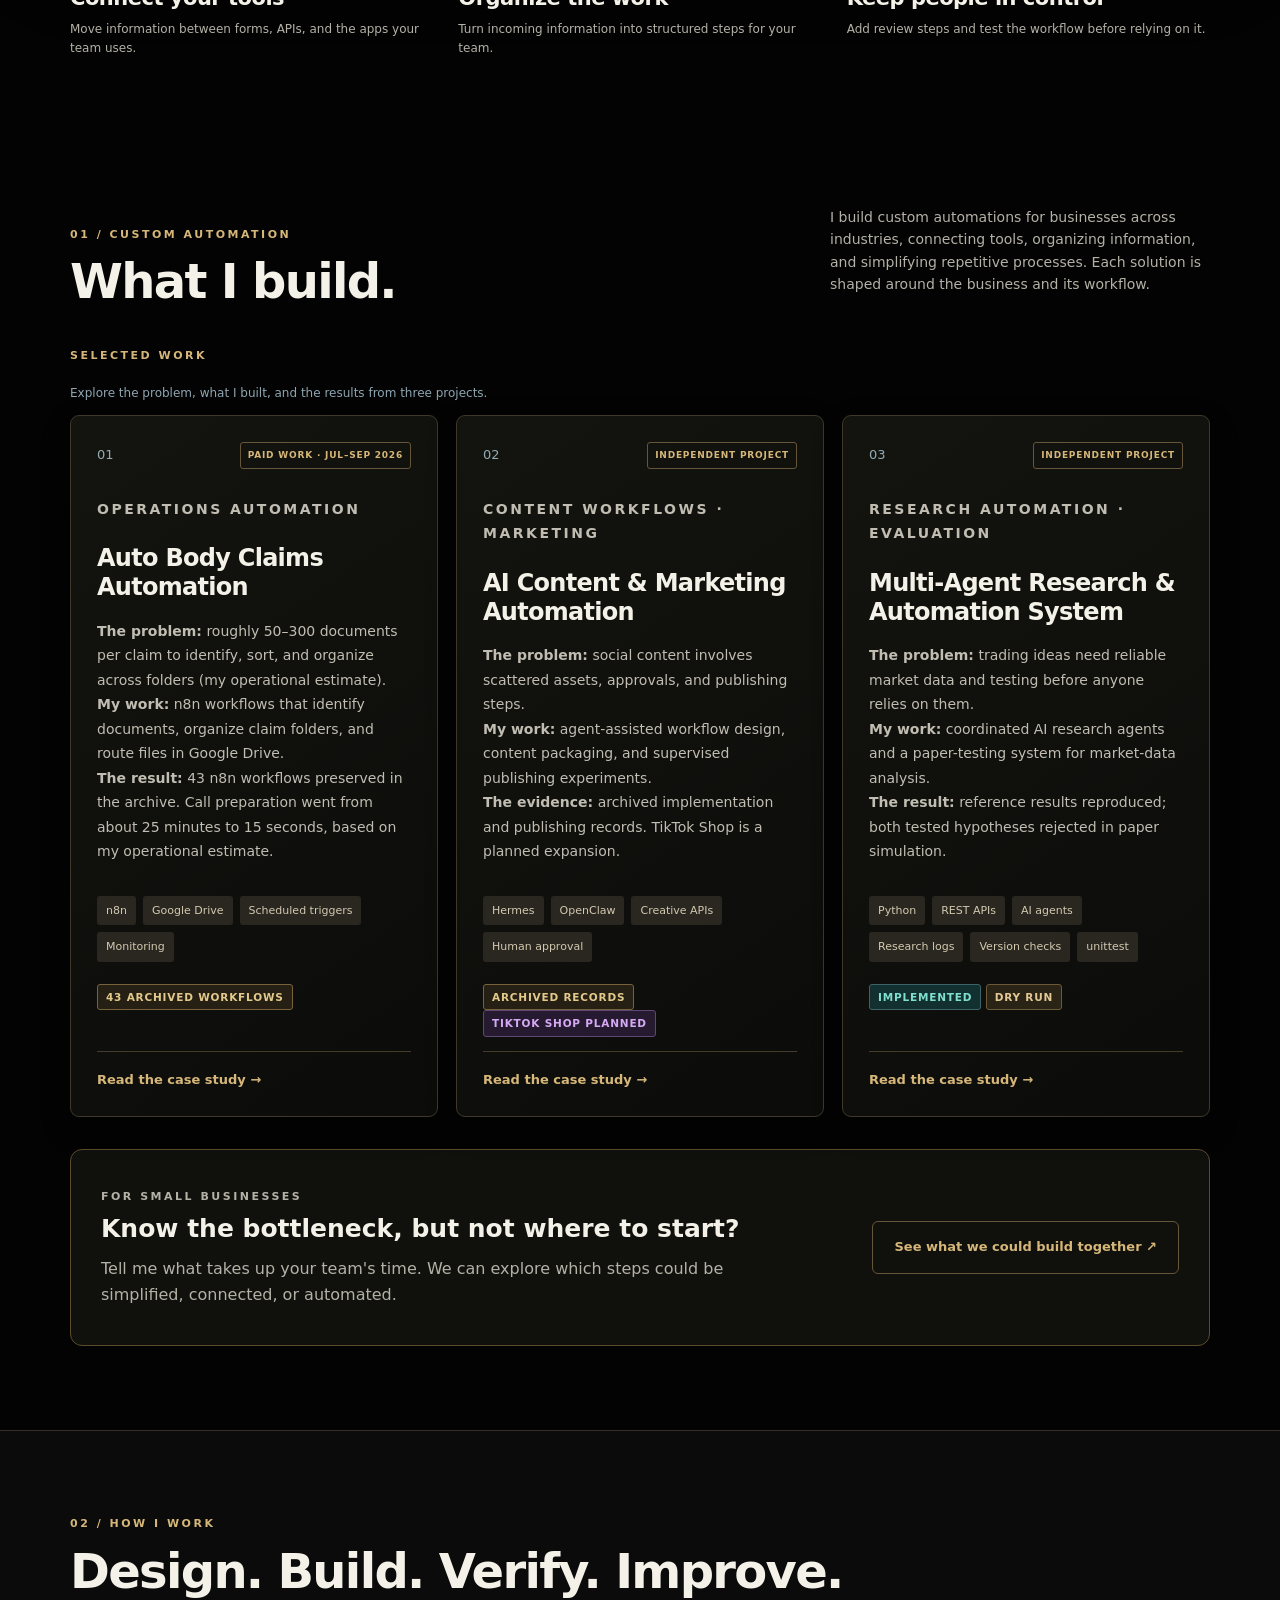
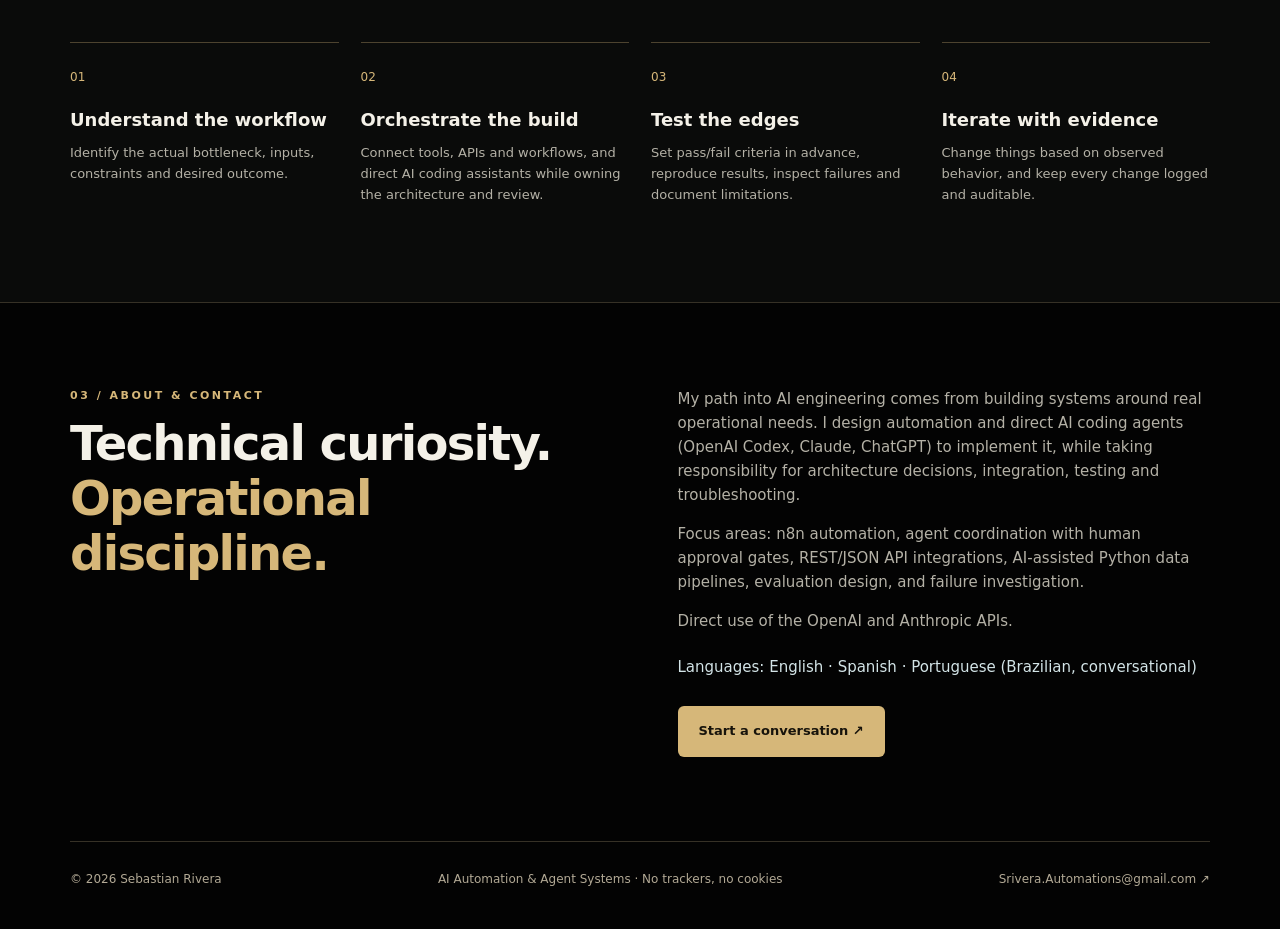
==== commit a1f2a2c5: "Separate small business services and embed interactive demo; clarify claims evidence" ====
--- a/index.html
+++ b/index.html
@@ -3,11 +3,11 @@
 <head>
 <meta charset="utf-8">
 <meta name="viewport" content="width=device-width,initial-scale=1">
-<meta name="description" content="Sebastian Rivera: AI automation, n8n workflow engineering, multi-agent research automation and evaluation. Every claim carries a status label.">
+<meta name="description" content="Sebastian Rivera: AI automation, n8n workflow engineering, multi-agent research automation and evaluation.">
 <meta name="robots" content="index,follow">
 <title>Sebastian Rivera | AI Automation & Agent Systems</title>
 <script>document.documentElement.className+=' js';</script>
-<link rel="stylesheet" href="styles.css?v=20261102-gallery">
+<link rel="stylesheet" href="styles.css?v=20261102-business">
 </head>
 <body>
 <a class="skip" href="#main">Skip to content</a>
@@ -19,8 +19,8 @@
 <nav id="site-nav" class="site-nav" aria-label="Main navigation">
 <ul>
 <li><a href="index.html" aria-current="page">Overview</a></li>
+<li><a href="small-business-automation.html">Small Business Automation</a></li>
 <li><a href="work/automotive-operations-automation.html">Claims Automation</a></li>
-<li><a href="work/inventory-listing-assistant.html">Inventory Demo</a></li>
 <li><a href="work/ai-content-marketing-automation.html">Marketing Automation</a></li>
 <li><a href="work/multi-agent-research-system.html">Market Research</a></li>
 <li><a href="index.html#about">About</a></li>
@@ -53,36 +53,20 @@
 
 <section class="section wrap" id="work">
 <div class="section-heading"><div><p class="kicker">01 / Custom automation</p><h2>What I build.</h2></div><p>I build custom automations for businesses across industries, connecting tools, organizing information, and simplifying repetitive processes. Each solution is shaped around the business and its workflow.</p></div>
-<p class="kicker">Selected projects</p>
-<p class="fine">A few examples of my work. Explore the problem, what I built, and the results in each case study.</p>
-<div class="legend" aria-label="Status labels used on this site">
-<span><span class="badge b-impl">Implemented</span> built and run</span>
-<span><span class="badge b-proto">Prototype</span> working demo, not production</span>
-<span><span class="badge b-dry">Dry run</span> built and tested, never run live</span>
-<span><span class="badge b-prop">Proposed</span> design only, not built</span>
-<span><span class="badge b-self">Self-reported</span> stated by Sebastian, no published documentation</span>
-</div>
+<p class="kicker">Selected work</p>
+<p class="fine">Explore the problem, what I built, and the results from three projects.</p>
 <div class="projects">
 <article class="project">
 <div class="project-top"><span class="number">01</span><span class="tag">Paid work · Jul–Sep 2026</span></div>
 <p class="project-label">Operations automation</p>
 <h3>Auto Body Claims Automation</h3>
-<p><strong>The problem:</strong> roughly 50–300 documents per claim to identify, sort, and organize across folders (my operational estimate).<br><strong>My work:</strong> n8n workflows that identify documents, organize claim folders, and route files in Google Drive.<br><strong>The result:</strong> about 40 workflows, self-reported. The case study explains the estimated time savings and limitations.</p>
+<p><strong>The problem:</strong> roughly 50–300 documents per claim to identify, sort, and organize across folders (my operational estimate).<br><strong>My work:</strong> n8n workflows that identify documents, organize claim folders, and route files in Google Drive.<br><strong>The result:</strong> 43 n8n workflows preserved in the archive. Call preparation went from about 25 minutes to 15 seconds, based on my operational estimate.</p>
 <div class="chips"><span>n8n</span><span>Google Drive</span><span>Scheduled triggers</span><span>Monitoring</span></div>
-<p><span class="badge b-self">Self-reported</span> <span class="badge b-illus">Illustrative</span></p>
+<p><span class="badge b-record">43 archived workflows</span></p>
 <a class="more" href="work/automotive-operations-automation.html">Read the case study →</a>
 </article>
 <article class="project">
-<div class="project-top"><span class="number">02</span><span class="tag">Demonstration prototype</span></div>
-<p class="project-label">Product workflow design</p>
-<h3>Inventory Intake &amp; Listing Assistant</h3>
-<p><strong>The problem:</strong> a resale shop needs product listings from staff notes about incoming items.<br><strong>My work:</strong> a fictional resale-shop demo where staff edit example listings, approve items, and export a spreadsheet.<br><strong>Try it:</strong> explore a fictional shop using pre-written sample listings. Live AI generation is proposed.</p>
-<div class="chips"><span>Mobile UI</span><span>Human-in-the-loop</span><span>CSV export</span><span>Offline, single file</span></div>
-<p><span class="badge b-proto">Prototype</span> <span class="badge b-prop">Proposed</span></p>
-<a class="more" href="work/inventory-listing-assistant.html">Read the case study →</a>
-</article>
-<article class="project">
-<div class="project-top"><span class="number">03</span><span class="tag">Independent project</span></div>
+<div class="project-top"><span class="number">02</span><span class="tag">Independent project</span></div>
 <p class="project-label">Content workflows · Marketing</p>
 <h3>AI Content &amp; Marketing Automation</h3>
 <p><strong>The problem:</strong> social content involves scattered assets, approvals, and publishing steps.<br><strong>My work:</strong> agent-assisted workflow design, content packaging, and supervised publishing experiments.<br><strong>The evidence:</strong> archived implementation and publishing records. TikTok Shop is a planned expansion.</p>
@@ -91,15 +75,16 @@
 <a class="more" href="work/ai-content-marketing-automation.html">Read the case study →</a>
 </article>
 <article class="project">
-<div class="project-top"><span class="number">04</span><span class="tag">Independent project</span></div>
+<div class="project-top"><span class="number">03</span><span class="tag">Independent project</span></div>
 <p class="project-label">Research automation · Evaluation</p>
 <h3>Multi-Agent Research &amp; Automation System</h3>
 <p><strong>The problem:</strong> trading ideas need reliable market data and testing before anyone relies on them.<br><strong>My work:</strong> coordinated AI research agents and a paper-testing system for market-data analysis.<br><strong>The result:</strong> reference results reproduced; both tested hypotheses rejected in paper simulation.</p>
 <div class="chips"><span>Python</span><span>REST APIs</span><span>AI agents</span><span>Research logs</span><span>Version checks</span><span>unittest</span></div>
-<p><span class="badge b-impl">Implemented</span> <span class="badge b-dry">Dry run</span> <span class="badge b-self">Team size self-reported</span></p>
+<p><span class="badge b-impl">Implemented</span> <span class="badge b-dry">Dry run</span></p>
 <a class="more" href="work/multi-agent-research-system.html">Read the case study →</a>
 </article>
 </div>
+<div class="business-invitation"><div><p class="kicker">For small businesses</p><h3>Know the bottleneck, but not where to start?</h3><p>Tell me what takes up your team's time. We can explore which steps could be simplified, connected, or automated.</p></div><a class="button ghost" href="small-business-automation.html">See what we could build together ↗</a></div>
 </section>
 
 <section class="section approach" id="approach">
@@ -131,6 +116,6 @@
 <span>AI Automation &amp; Agent Systems · No trackers, no cookies</span>
 <a href="mailto:Srivera.Automations@gmail.com">Srivera.Automations@gmail.com ↗</a>
 </footer>
-<script src="script.js?v=20261102-gallery"></script>
+<script src="script.js?v=20261102-business"></script>
 </body>
 </html>
--- a/styles.css
+++ b/styles.css
@@ -209,3 +209,19 @@
 @media(min-width:761px) and (max-width:1180px){.projects{grid-template-columns:repeat(2,1fr)}}
 @media(max-width:1000px){.js .menu-toggle{display:inline-block}.js .site-nav{display:none;position:absolute;left:0;right:0;top:100%;background:#090a08;border-bottom:1px solid var(--line);z-index:20;padding:8px 18px 18px}.js .site-nav.open{display:block}.site-nav ul{flex-direction:column;align-items:stretch;gap:0}.js .site-nav a{display:block;padding:13px 0;font-size:15px;border-bottom:1px solid #ffffff12}.js .site-nav .nav-contact{border:0;padding:13px 0}}
 @media(max-width:760px){.workflow-slide figcaption{padding:14px 16px;display:block;min-height:130px}.workflow-slide figcaption span,.workflow-slide figcaption>a{display:block;margin-top:7px}.carousel-controls{padding:12px;gap:10px}.carousel-dots{order:3;justify-content:center;width:100%}.carousel-play{margin-left:auto}.workflow-carousel{margin:30px 0}}
+
+/* Small business services and an interactive phone demo. */
+@media(min-width:1181px){.projects{grid-template-columns:repeat(3,minmax(0,1fr))}.project{padding:26px}.project p{font-size:14px}}
+.business-invitation{display:flex;align-items:center;justify-content:space-between;gap:28px;border:1px solid #5c4b2c;border-radius:12px;padding:30px;margin-top:32px;background:#11120ef5}
+.business-invitation h3{font-size:25px;line-height:1.2;margin:8px 0 12px}.business-invitation p{max-width:650px;color:var(--muted);margin:8px 0}.business-invitation .button{flex-shrink:0}
+.business-hero{padding:72px 0 56px}.business-hero h1{max-width:1000px}.business-hero .lead{max-width:790px}.business-hero .actions{margin-bottom:24px}
+.service-examples{display:grid;grid-template-columns:repeat(3,minmax(0,1fr));gap:20px}.service-examples article{padding:26px;border-top:1px solid #6b5735;background:linear-gradient(145deg,#14150feb,#0c0d0be8)}
+.service-number{color:var(--accent);font-size:12px;letter-spacing:2px}.service-examples h3{font-size:24px;line-height:1.2;margin:16px 0}.service-examples p{color:var(--muted);font-size:15px}
+.demo-section{background:#0a0b09f5;border-block:1px solid var(--line)}.demo-layout{display:grid;grid-template-columns:minmax(0,1fr) minmax(0,410px);align-items:center;gap:80px}
+.demo-explanation h2{font-size:clamp(32px,3.5vw,48px)}.demo-explanation p,.demo-instructions{color:var(--muted);font-size:16px}.demo-instructions{padding-left:22px;margin:24px 0}.demo-instructions li{padding:0 0 16px 6px}.demo-instructions strong{color:var(--text)}
+.demo-disclosure{border-left:2px solid #76623d;padding-left:16px;font-size:13px!important;line-height:1.6;margin-top:26px}
+.phone-demo{width:100%;max-width:410px;justify-self:center}.phone-label{text-align:center;font-size:12px;letter-spacing:.8px;color:#e4c98e;margin-bottom:16px}.live-dot{display:inline-block;width:7px;height:7px;border-radius:50%;background:#e4c98e;margin-right:7px}
+.phone-frame{padding:12px 9px 10px;border:1px solid #8d7750;border-radius:38px;background:linear-gradient(150deg,#333126,#0d0d0a);box-shadow:0 28px 80px #0009,0 0 0 5px #161710;overflow:hidden}.phone-speaker{height:6px;width:64px;border-radius:10px;background:#070807;margin:1px auto 13px}.phone-frame iframe{display:block;width:100%;height:700px;border:0;border-radius:25px;background:#f5f7fb}.phone-frame:focus-within{outline:2px solid var(--accent);outline-offset:6px}.phone-hint{text-align:center;font-size:12px;color:var(--muted);margin-top:18px}
+.discovery{display:grid;grid-template-columns:1fr 1fr;gap:60px}.discovery p{color:var(--muted);font-size:16px}.discovery .button{margin-top:18px}.discovery .fine{font-size:12px;margin-top:18px}
+@media(max-width:1100px){.demo-layout{gap:36px;grid-template-columns:minmax(0,1fr) minmax(0,380px)}.business-invitation{align-items:flex-start;flex-direction:column}}
+@media(max-width:760px){.business-hero{padding:50px 0 35px}.service-examples,.demo-layout,.discovery{grid-template-columns:1fr}.demo-layout,.discovery{gap:36px}.demo-explanation{max-width:560px}.phone-demo{max-width:380px}.phone-frame{padding:10px 7px 8px;border-radius:32px}.phone-frame iframe{height:640px;border-radius:23px}.business-invitation{padding:24px}.business-invitation .button{white-space:normal}.service-examples{gap:16px}.service-examples article{padding:22px}.phone-hint{font-size:11px}}
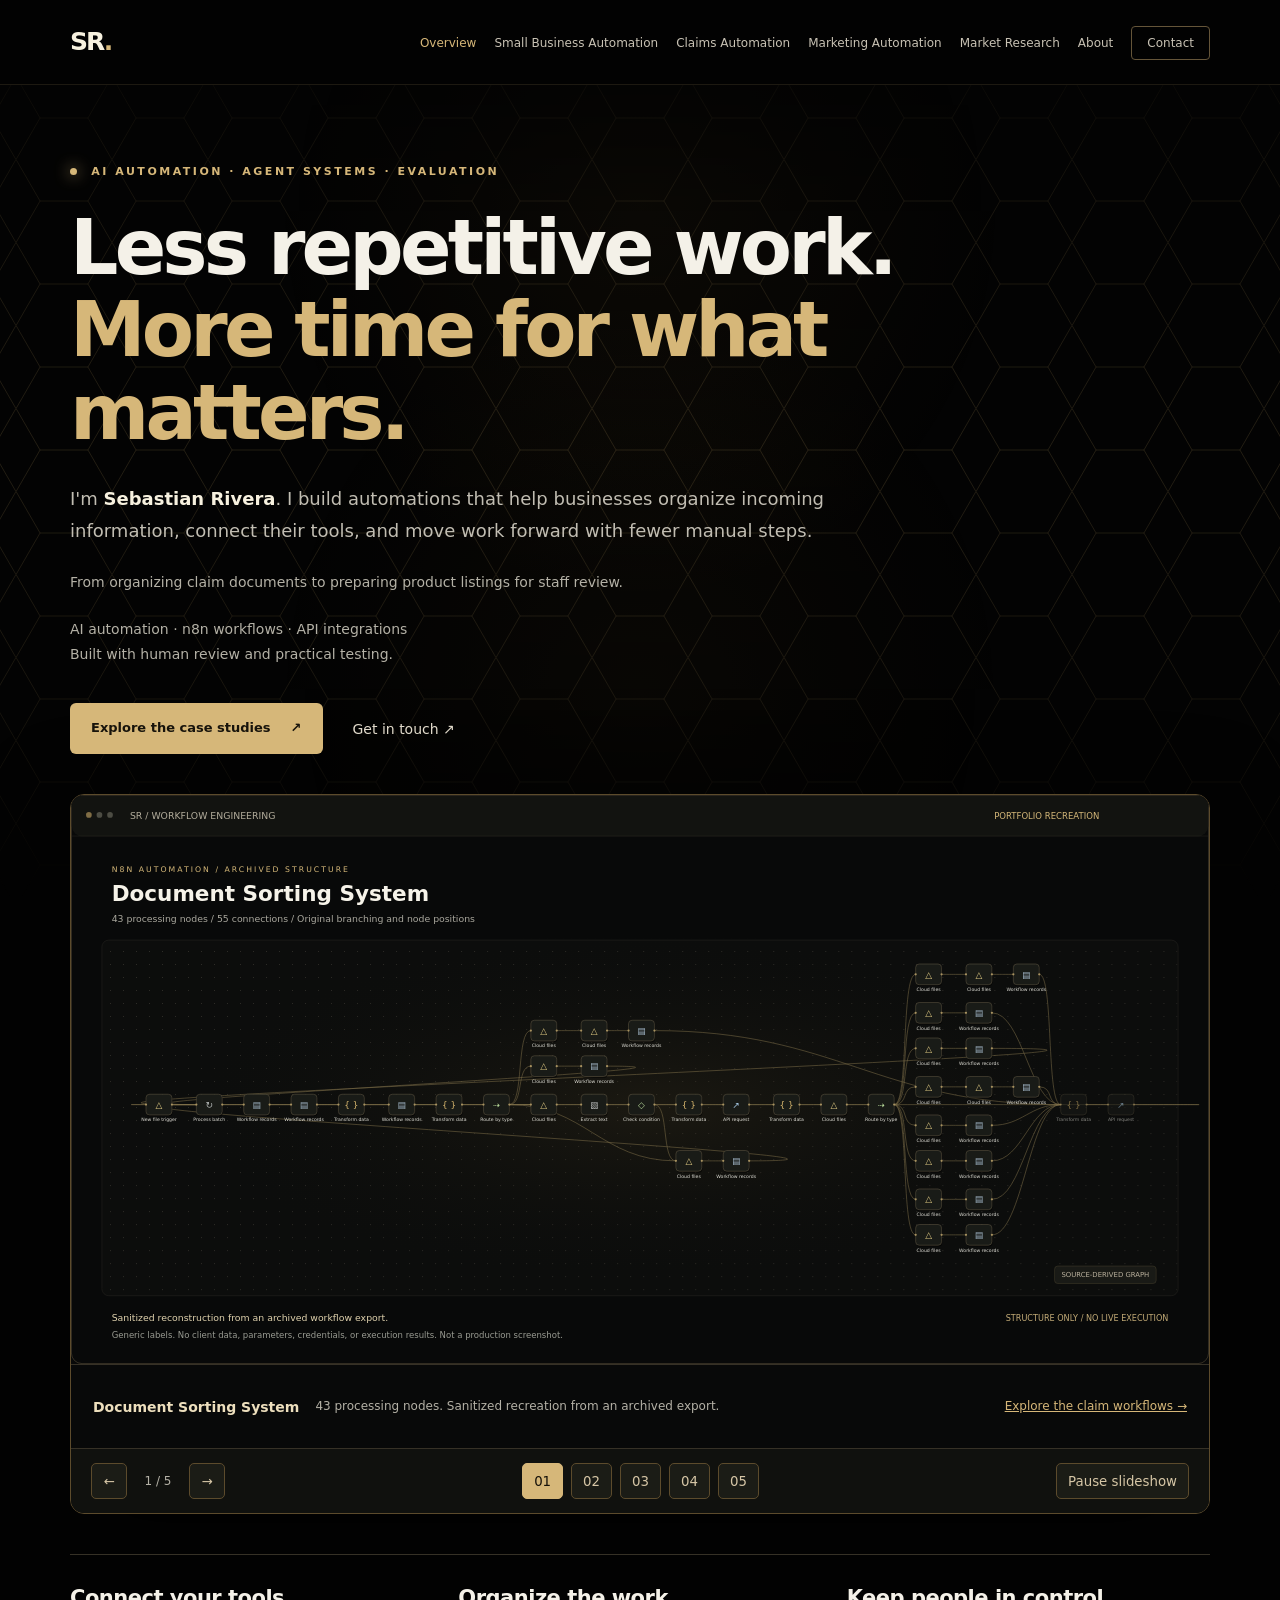
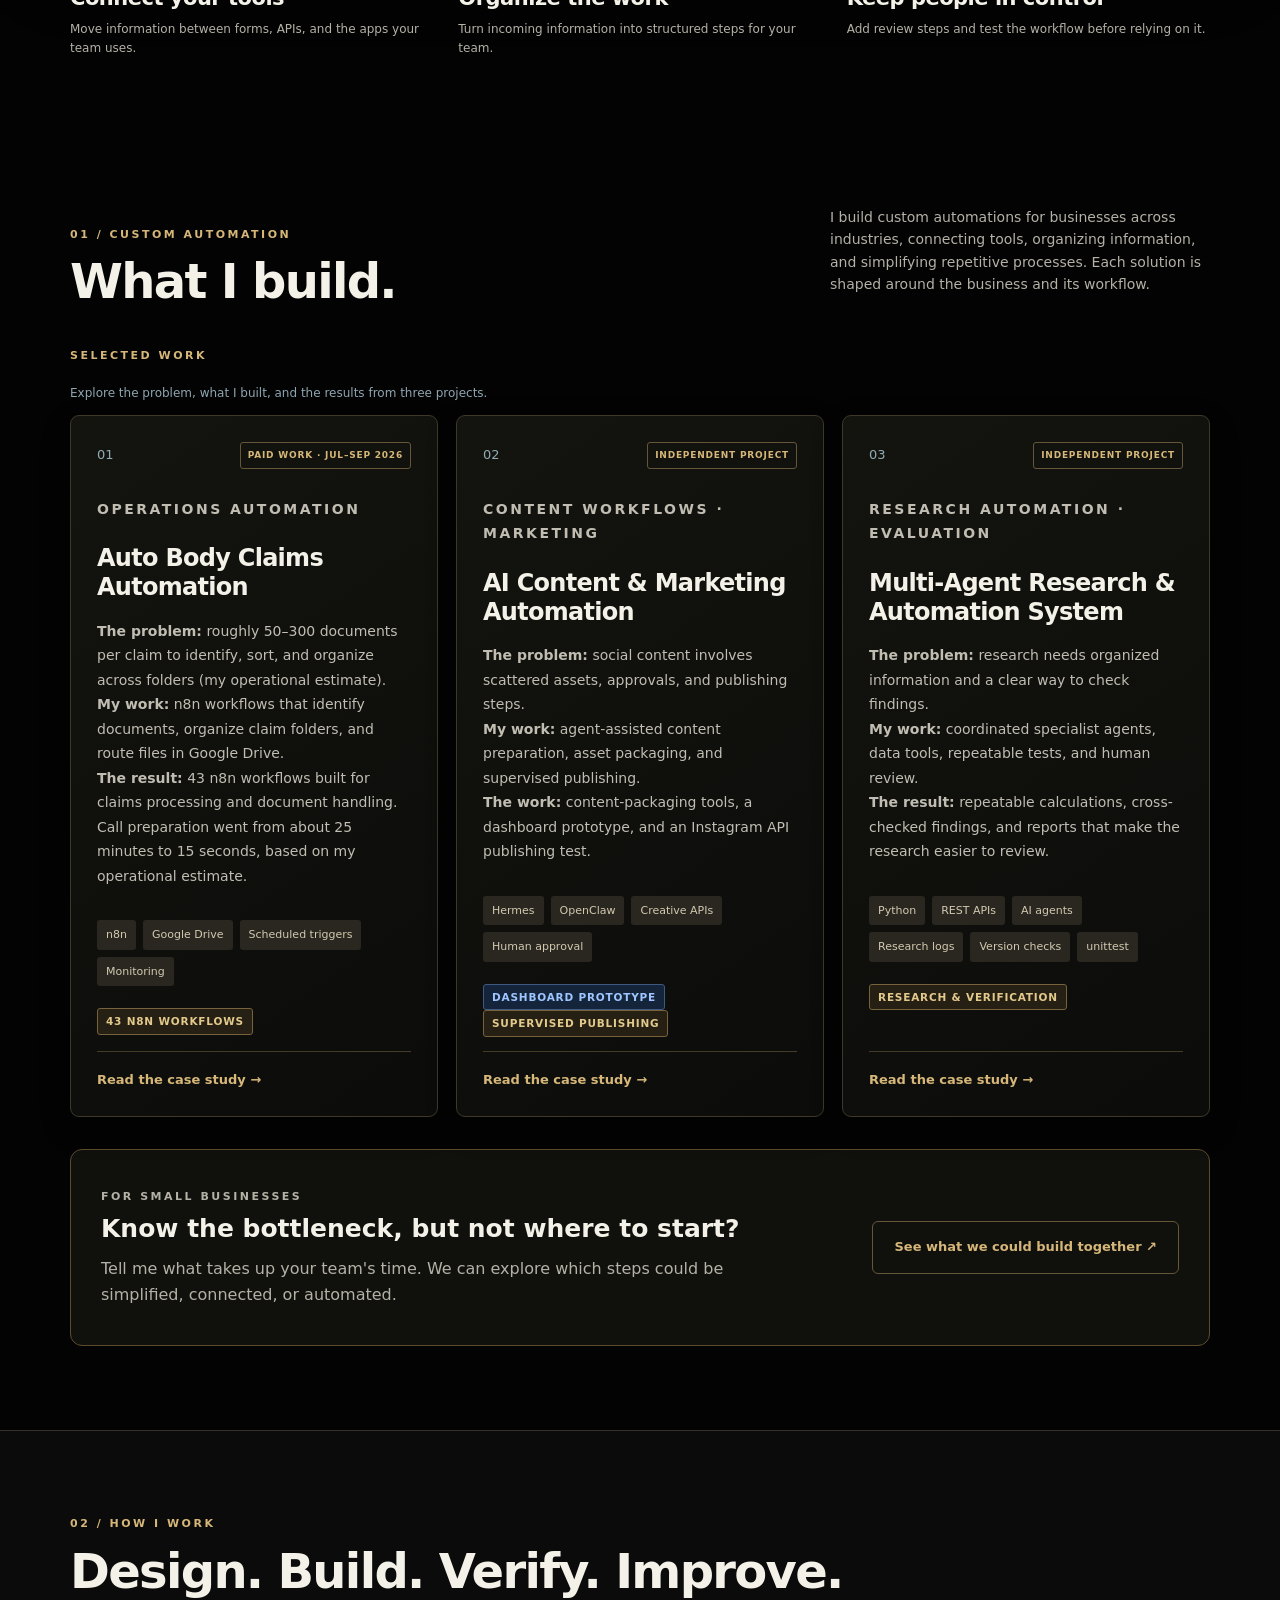
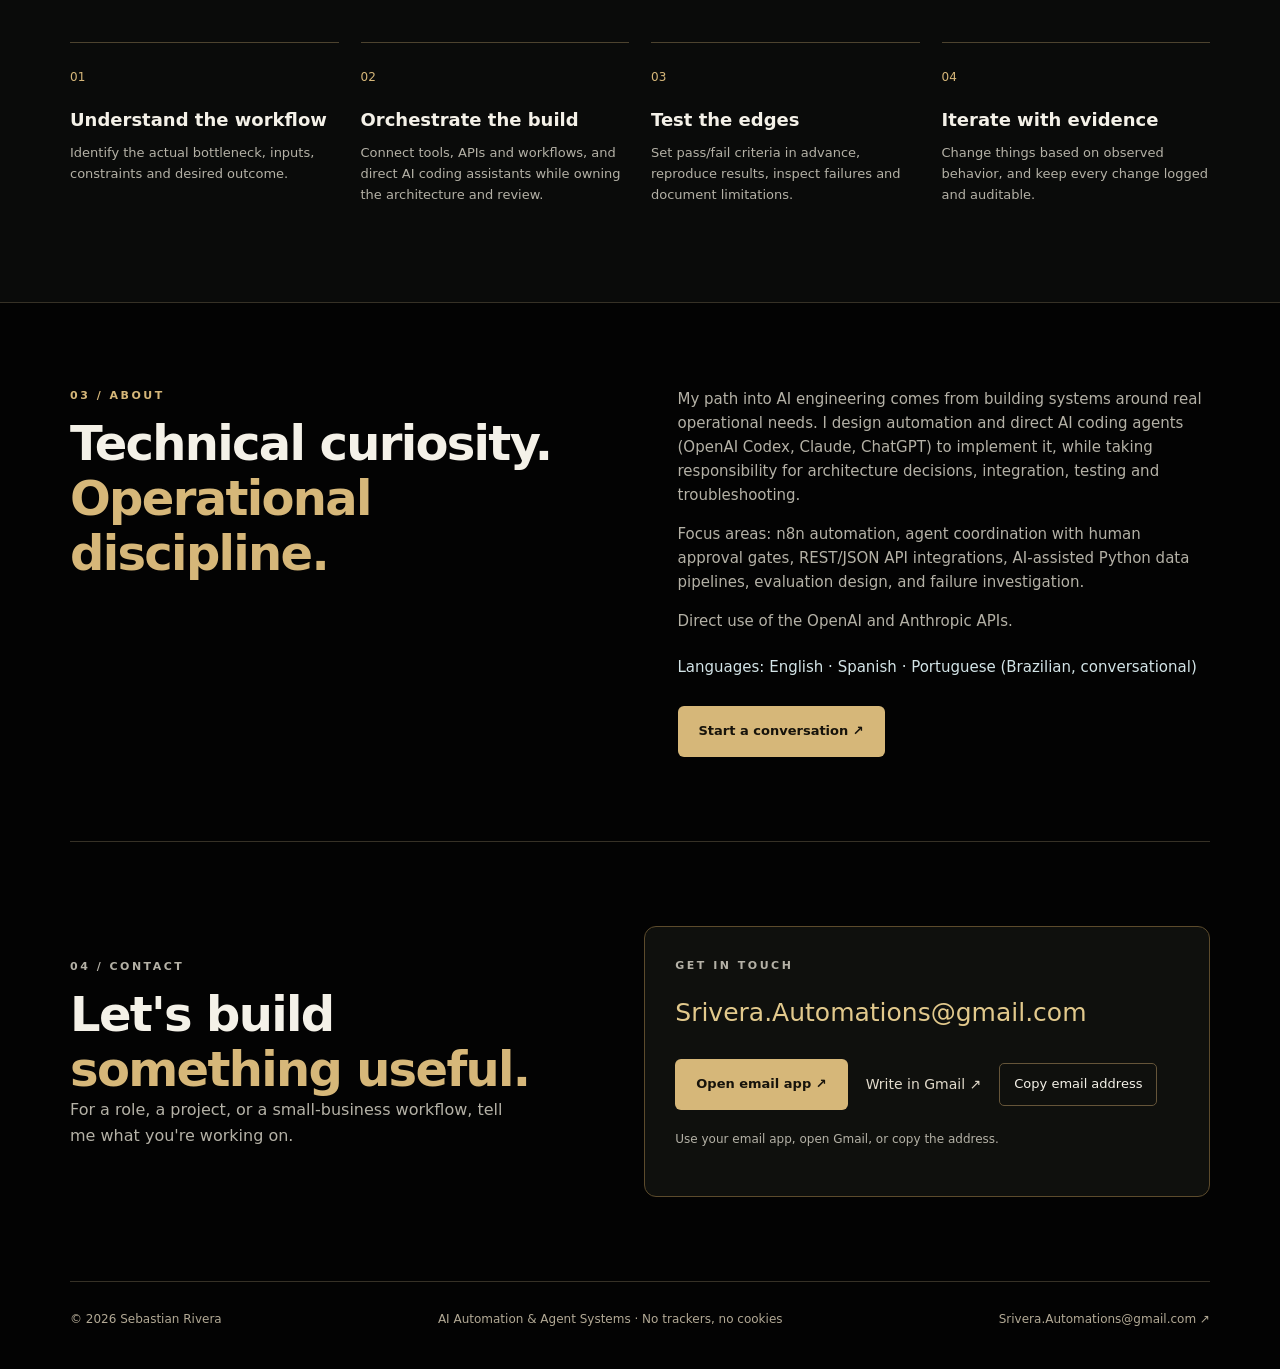
==== commit e52e10da: "Present completed projects clearly and add usable on-page contact" ====
--- a/index.html
+++ b/index.html
@@ -7,7 +7,7 @@
 <meta name="robots" content="index,follow">
 <title>Sebastian Rivera | AI Automation & Agent Systems</title>
 <script>document.documentElement.className+=' js';</script>
-<link rel="stylesheet" href="styles.css?v=20261102-business">
+<link rel="stylesheet" href="styles.css?v=20261102-presentation">
 </head>
 <body>
 <a class="skip" href="#main">Skip to content</a>
@@ -24,7 +24,7 @@
 <li><a href="work/ai-content-marketing-automation.html">Marketing Automation</a></li>
 <li><a href="work/multi-agent-research-system.html">Market Research</a></li>
 <li><a href="index.html#about">About</a></li>
-<li><a class="nav-contact" href="mailto:Srivera.Automations@gmail.com">Contact ↗</a></li>
+<li><a class="nav-contact" href="index.html#contact">Contact</a></li>
 </ul>
 </nav>
 </div>
@@ -36,7 +36,7 @@
 <p class="lead">I'm <strong>Sebastian Rivera</strong>. I build automations that help businesses organize incoming information, connect their tools, and move work forward with fewer manual steps.</p>
 <p class="hero-detail">From organizing claim documents to preparing product listings for staff review.</p>
 <p class="hero-detail">AI automation · n8n workflows · API integrations<br>Built with human review and practical testing.</p>
-<div class="actions"><a class="button" href="#work">Explore the case studies <span aria-hidden="true">↗</span></a><a class="text-link" href="mailto:Srivera.Automations@gmail.com">Get in touch ↗</a></div>
+<div class="actions"><a class="button" href="#work">Explore the case studies <span aria-hidden="true">↗</span></a><a class="text-link" href="#contact">Get in touch ↗</a></div>
 <section class="hero-visual workflow-carousel" data-workflow-carousel aria-label="Examples of n8n workflows" aria-roledescription="carousel">
 <figure class="workflow-slide" data-workflow-slide aria-roledescription="slide" aria-label="1 of 5: Document Sorting System"><a href="assets/workflows/document-sorter.svg" target="_blank" rel="noopener" aria-label="View Document Sorting System full size"><img src="assets/workflows/document-sorter.svg" width="2800" height="1400" alt="Document Sorting System: sanitized recreation of the archived n8n layout and connections."></a><figcaption><strong>Document Sorting System</strong><span>43 processing nodes. Sanitized recreation from an archived export.</span><a href="work/automotive-operations-automation.html#diagram">Explore the claim workflows →</a></figcaption></figure>
 <figure class="workflow-slide" data-workflow-slide aria-roledescription="slide" aria-label="2 of 5: Call Intake &amp; AI Extraction" hidden><a href="assets/workflows/call-intake.svg" target="_blank" rel="noopener" aria-label="View Call Intake &amp; AI Extraction full size"><img src="assets/workflows/call-intake.svg" width="2800" height="1400" loading="lazy" alt="Call Intake &amp; AI Extraction: sanitized recreation of the archived n8n layout and connections."></a><figcaption><strong>Call Intake &amp; AI Extraction</strong><span>21 processing nodes; sticky note excluded. Sanitized recreation from an archived export.</span><a href="work/automotive-operations-automation.html#diagram">Explore the claim workflows →</a></figcaption></figure>
@@ -60,27 +60,27 @@
 <div class="project-top"><span class="number">01</span><span class="tag">Paid work · Jul–Sep 2026</span></div>
 <p class="project-label">Operations automation</p>
 <h3>Auto Body Claims Automation</h3>
-<p><strong>The problem:</strong> roughly 50–300 documents per claim to identify, sort, and organize across folders (my operational estimate).<br><strong>My work:</strong> n8n workflows that identify documents, organize claim folders, and route files in Google Drive.<br><strong>The result:</strong> 43 n8n workflows preserved in the archive. Call preparation went from about 25 minutes to 15 seconds, based on my operational estimate.</p>
+<p><strong>The problem:</strong> roughly 50–300 documents per claim to identify, sort, and organize across folders (my operational estimate).<br><strong>My work:</strong> n8n workflows that identify documents, organize claim folders, and route files in Google Drive.<br><strong>The result:</strong> 43 n8n workflows built for claims processing and document handling. Call preparation went from about 25 minutes to 15 seconds, based on my operational estimate.</p>
 <div class="chips"><span>n8n</span><span>Google Drive</span><span>Scheduled triggers</span><span>Monitoring</span></div>
-<p><span class="badge b-record">43 archived workflows</span></p>
+<p><span class="badge b-record">43 n8n workflows</span></p>
 <a class="more" href="work/automotive-operations-automation.html">Read the case study →</a>
 </article>
 <article class="project">
 <div class="project-top"><span class="number">02</span><span class="tag">Independent project</span></div>
 <p class="project-label">Content workflows · Marketing</p>
 <h3>AI Content &amp; Marketing Automation</h3>
-<p><strong>The problem:</strong> social content involves scattered assets, approvals, and publishing steps.<br><strong>My work:</strong> agent-assisted workflow design, content packaging, and supervised publishing experiments.<br><strong>The evidence:</strong> archived implementation and publishing records. TikTok Shop is a planned expansion.</p>
+<p><strong>The problem:</strong> social content involves scattered assets, approvals, and publishing steps.<br><strong>My work:</strong> agent-assisted content preparation, asset packaging, and supervised publishing.<br><strong>The work:</strong> content-packaging tools, a dashboard prototype, and an Instagram API publishing test.</p>
 <div class="chips"><span>Hermes</span><span>OpenClaw</span><span>Creative APIs</span><span>Human approval</span></div>
-<p><span class="badge b-record">Archived records</span> <span class="badge b-prop">TikTok Shop planned</span></p>
+<p><span class="badge b-proto">Dashboard prototype</span> <span class="badge b-record">Supervised publishing</span></p>
 <a class="more" href="work/ai-content-marketing-automation.html">Read the case study →</a>
 </article>
 <article class="project">
 <div class="project-top"><span class="number">03</span><span class="tag">Independent project</span></div>
 <p class="project-label">Research automation · Evaluation</p>
 <h3>Multi-Agent Research &amp; Automation System</h3>
-<p><strong>The problem:</strong> trading ideas need reliable market data and testing before anyone relies on them.<br><strong>My work:</strong> coordinated AI research agents and a paper-testing system for market-data analysis.<br><strong>The result:</strong> reference results reproduced; both tested hypotheses rejected in paper simulation.</p>
+<p><strong>The problem:</strong> research needs organized information and a clear way to check findings.<br><strong>My work:</strong> coordinated specialist agents, data tools, repeatable tests, and human review.<br><strong>The result:</strong> repeatable calculations, cross-checked findings, and reports that make the research easier to review.</p>
 <div class="chips"><span>Python</span><span>REST APIs</span><span>AI agents</span><span>Research logs</span><span>Version checks</span><span>unittest</span></div>
-<p><span class="badge b-impl">Implemented</span> <span class="badge b-dry">Dry run</span></p>
+<p><span class="badge b-record">Research &amp; verification</span></p>
 <a class="more" href="work/multi-agent-research-system.html">Read the case study →</a>
 </article>
 </div>
@@ -101,21 +101,22 @@
 </section>
 
 <section class="section wrap about" id="about">
-<div><p class="kicker">03 / About &amp; contact</p><h2>Technical curiosity.<br><em>Operational discipline.</em></h2></div>
+<div><p class="kicker">03 / About</p><h2>Technical curiosity.<br><em>Operational discipline.</em></h2></div>
 <div>
 <p>My path into AI engineering comes from building systems around real operational needs. I design automation and direct AI coding agents (OpenAI Codex, Claude, ChatGPT) to implement it, while taking responsibility for architecture decisions, integration, testing and troubleshooting.</p>
 <p>Focus areas: n8n automation, agent coordination with human approval gates, REST/JSON API integrations, AI-assisted Python data pipelines, evaluation design, and failure investigation.</p>
 <p>Direct use of the OpenAI and Anthropic APIs.</p>
 <p class="languages">Languages: English · Spanish · Portuguese (Brazilian, conversational)</p>
-<a class="button" href="mailto:Srivera.Automations@gmail.com">Start a conversation ↗</a>
+<a class="button" href="#contact">Start a conversation ↗</a>
 </div>
 </section>
+<section class="section wrap contact-section" id="contact" aria-labelledby="contact-title"><div><p class="kicker">04 / Contact</p><h2 id="contact-title">Let's build<br><em>something useful.</em></h2><p>For a role, a project, or a small-business workflow, tell me what you're working on.</p></div><div class="contact-card"><p class="kicker">Get in touch</p><a class="contact-address" href="mailto:Srivera.Automations@gmail.com">Srivera.Automations@gmail.com</a><div class="contact-actions"><a class="button" href="mailto:Srivera.Automations@gmail.com">Open email app ↗</a><a class="text-link" href="https://mail.google.com/mail/?view=cm&amp;fs=1&amp;to=Srivera.Automations%40gmail.com" target="_blank" rel="noopener">Write in Gmail ↗</a><button class="copy-email" type="button" data-copy-email>Copy email address</button></div><p class="contact-status" data-contact-status role="status" aria-live="polite">Use your email app, open Gmail, or copy the address.</p></div></section>
 </main>
 <footer class="wrap">
 <span>© <span id="year">2026</span> Sebastian Rivera</span>
 <span>AI Automation &amp; Agent Systems · No trackers, no cookies</span>
 <a href="mailto:Srivera.Automations@gmail.com">Srivera.Automations@gmail.com ↗</a>
 </footer>
-<script src="script.js?v=20261102-business"></script>
+<script src="script.js?v=20261102-presentation"></script>
 </body>
 </html>
--- a/styles.css
+++ b/styles.css
@@ -225,3 +225,10 @@
 .discovery{display:grid;grid-template-columns:1fr 1fr;gap:60px}.discovery p{color:var(--muted);font-size:16px}.discovery .button{margin-top:18px}.discovery .fine{font-size:12px;margin-top:18px}
 @media(max-width:1100px){.demo-layout{gap:36px;grid-template-columns:minmax(0,1fr) minmax(0,380px)}.business-invitation{align-items:flex-start;flex-direction:column}}
 @media(max-width:760px){.business-hero{padding:50px 0 35px}.service-examples,.demo-layout,.discovery{grid-template-columns:1fr}.demo-layout,.discovery{gap:36px}.demo-explanation{max-width:560px}.phone-demo{max-width:380px}.phone-frame{padding:10px 7px 8px;border-radius:32px}.phone-frame iframe{height:640px;border-radius:23px}.business-invitation{padding:24px}.business-invitation .button{white-space:normal}.service-examples{gap:16px}.service-examples article{padding:22px}.phone-hint{font-size:11px}}
+
+/* Contact stays on the page, with explicit email options. */
+.contact-section{display:grid;grid-template-columns:1fr 1.1fr;gap:60px;align-items:center;border-top:1px solid var(--line)}
+.contact-section p{color:var(--muted);max-width:460px}.contact-card{padding:30px;border:1px solid #5c4b2c;background:#10110ef5;border-radius:12px}
+.contact-address{display:block;overflow-wrap:anywhere;color:var(--gold);font-size:clamp(18px,2vw,25px);text-decoration:none;margin:18px 0 26px}.contact-address:hover{text-decoration:underline}
+.contact-actions{display:flex;align-items:center;flex-wrap:wrap;gap:18px}.copy-email{font:inherit;font-size:13px;border:1px solid #655539;border-radius:5px;background:transparent;color:var(--text);padding:10px 14px;cursor:pointer}.copy-email:hover{background:#29271f}.contact-status{min-height:36px;font-size:12px;margin:20px 0 0}
+@media(max-width:760px){.contact-section{grid-template-columns:1fr;gap:24px}.contact-card{padding:24px}.contact-actions{gap:18px}.contact-address{font-size:19px}}
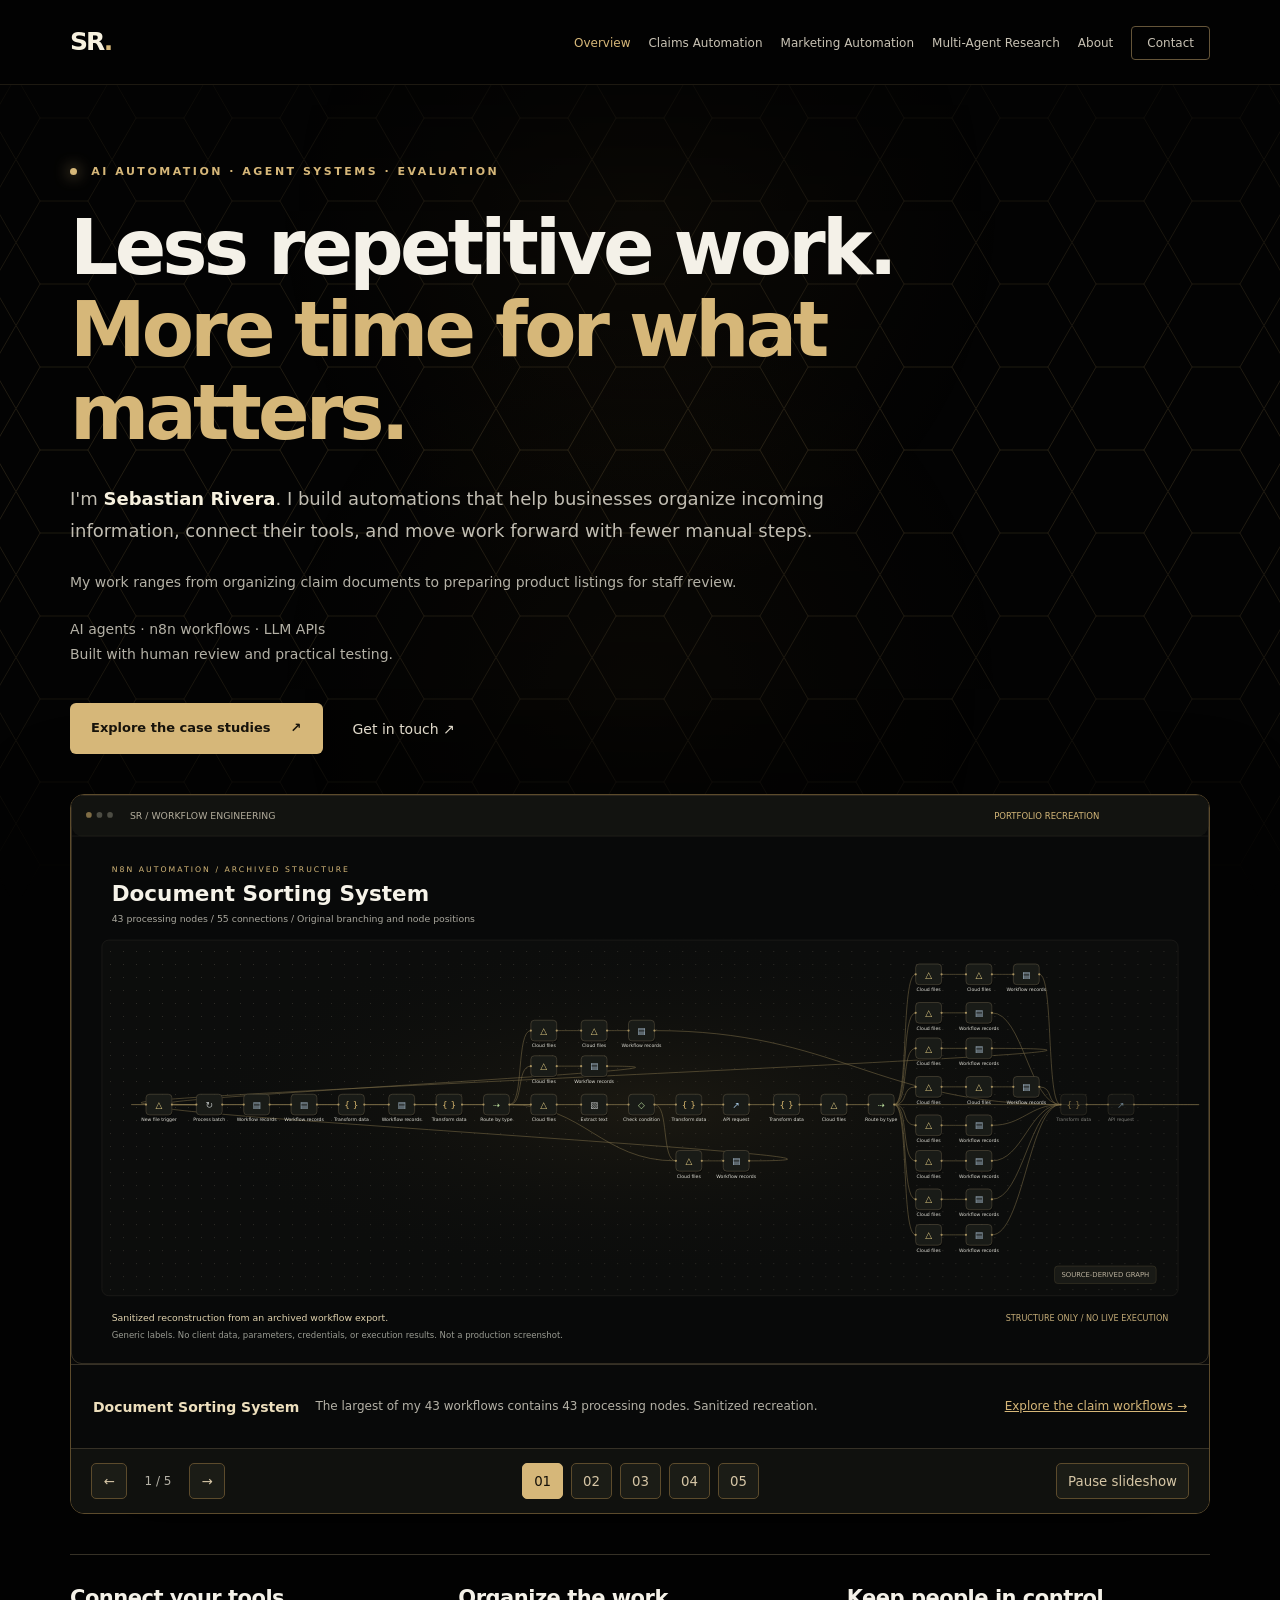
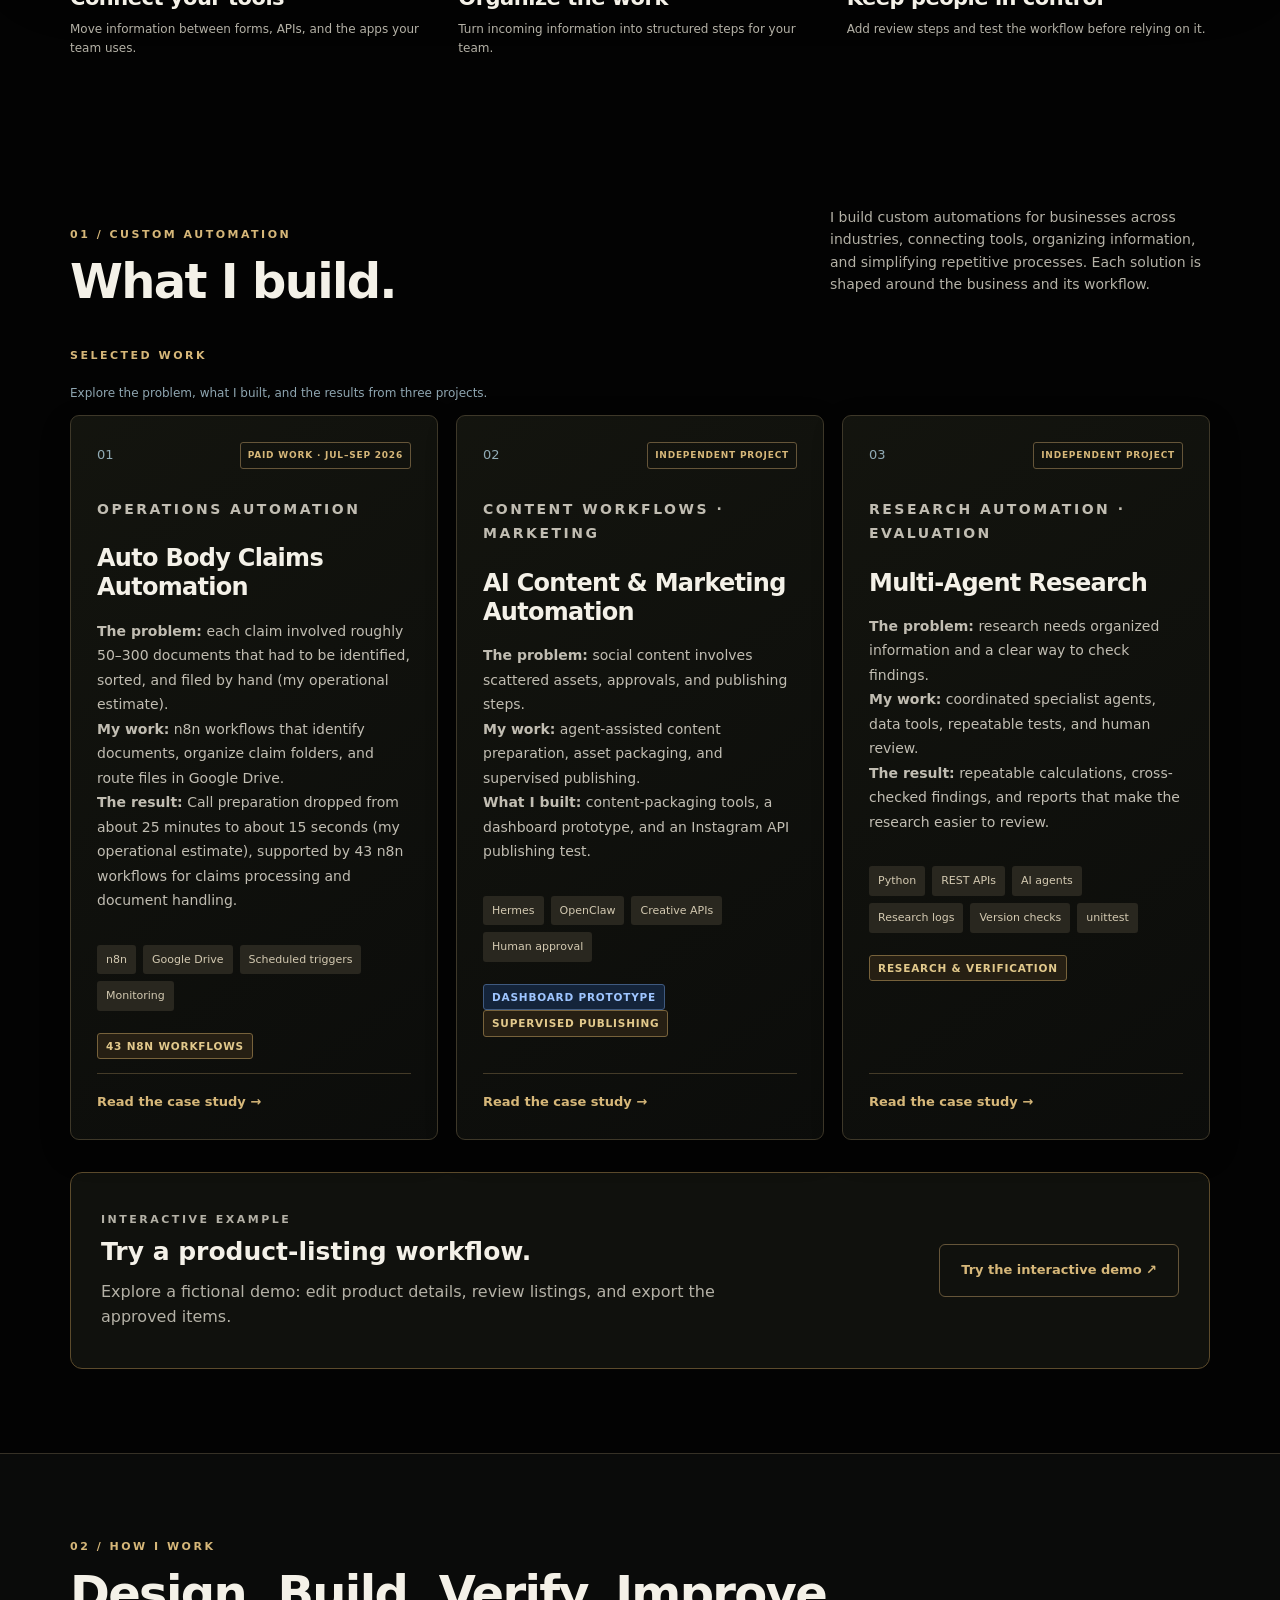
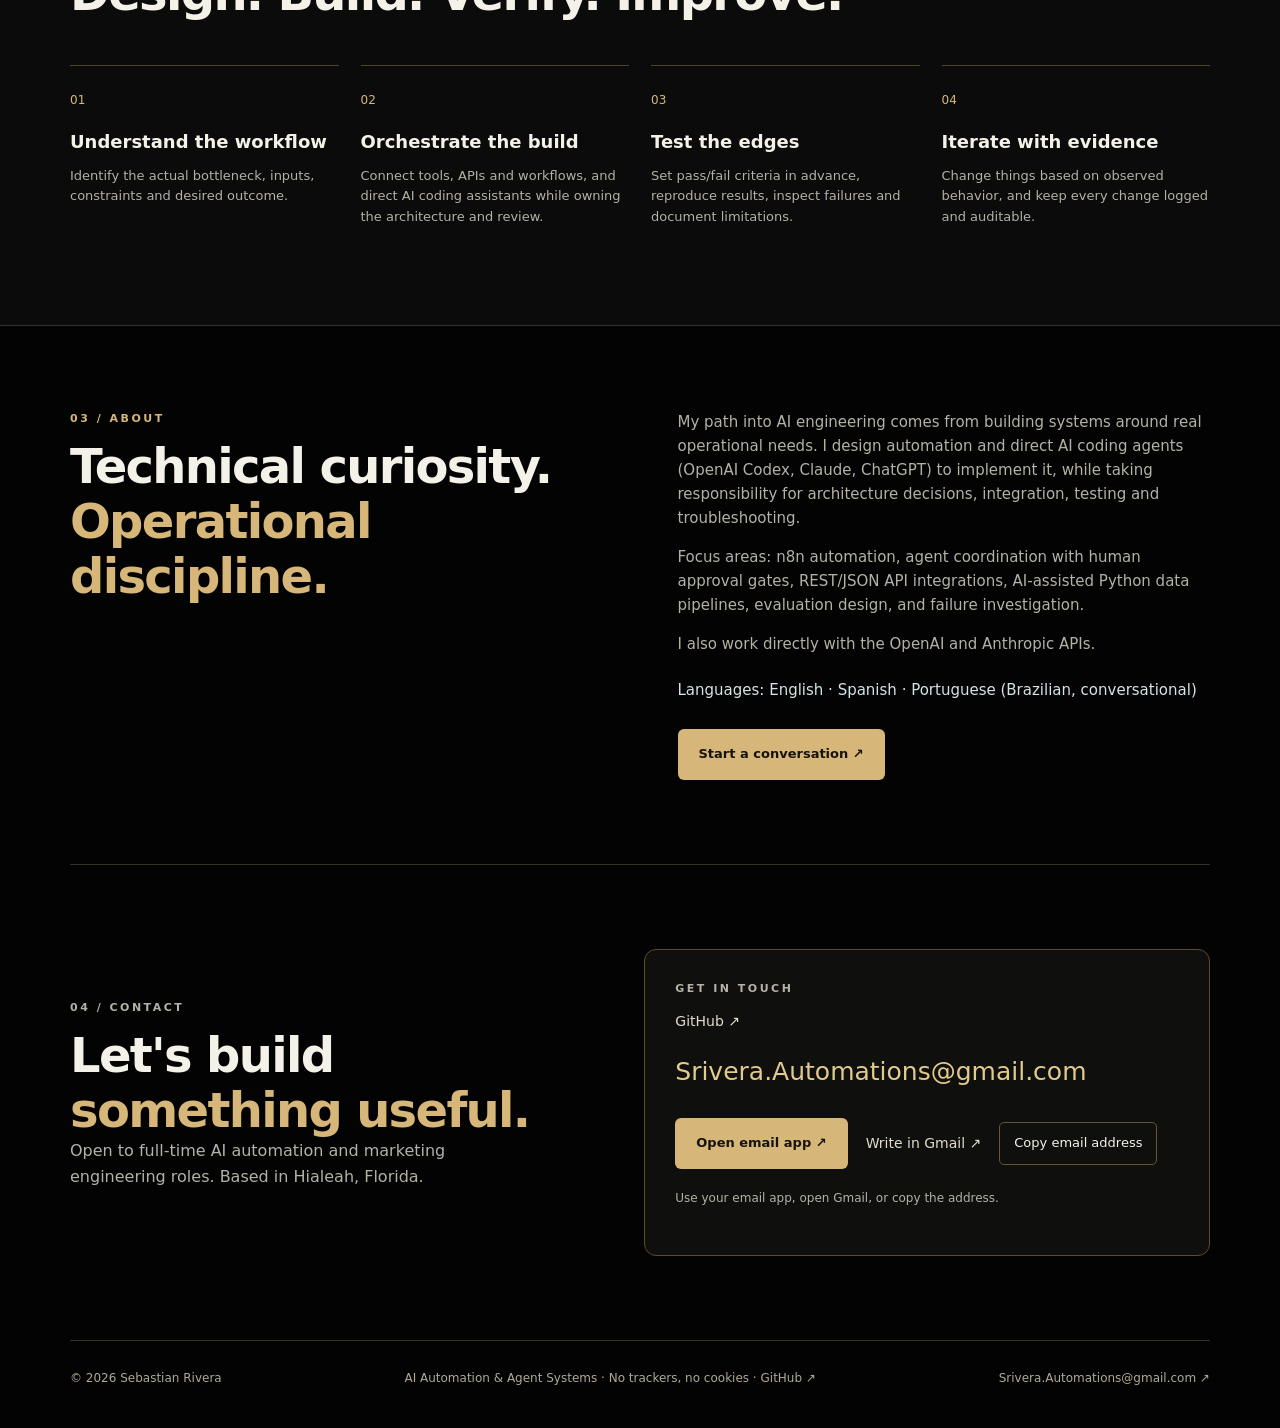
==== commit cd1b126d: "Focus portfolio on full-time engineering applications" ====
--- a/index.html
+++ b/index.html
@@ -19,10 +19,9 @@
 <nav id="site-nav" class="site-nav" aria-label="Main navigation">
 <ul>
 <li><a href="index.html" aria-current="page">Overview</a></li>
-<li><a href="small-business-automation.html">Small Business Automation</a></li>
 <li><a href="work/automotive-operations-automation.html">Claims Automation</a></li>
 <li><a href="work/ai-content-marketing-automation.html">Marketing Automation</a></li>
-<li><a href="work/multi-agent-research-system.html">Market Research</a></li>
+<li><a href="work/multi-agent-research-system.html">Multi-Agent Research</a></li>
 <li><a href="index.html#about">About</a></li>
 <li><a class="nav-contact" href="index.html#contact">Contact</a></li>
 </ul>
@@ -34,11 +33,11 @@
 <div class="eyebrow"><span class="dot"></span> AI automation · Agent systems · Evaluation</div>
 <h1>Less repetitive work.<br><em>More time for what matters.</em></h1>
 <p class="lead">I'm <strong>Sebastian Rivera</strong>. I build automations that help businesses organize incoming information, connect their tools, and move work forward with fewer manual steps.</p>
-<p class="hero-detail">From organizing claim documents to preparing product listings for staff review.</p>
-<p class="hero-detail">AI automation · n8n workflows · API integrations<br>Built with human review and practical testing.</p>
+<p class="hero-detail">My work ranges from organizing claim documents to preparing product listings for staff review.</p>
+<p class="hero-detail">AI agents · n8n workflows · LLM APIs<br>Built with human review and practical testing.</p>
 <div class="actions"><a class="button" href="#work">Explore the case studies <span aria-hidden="true">↗</span></a><a class="text-link" href="#contact">Get in touch ↗</a></div>
 <section class="hero-visual workflow-carousel" data-workflow-carousel aria-label="Examples of n8n workflows" aria-roledescription="carousel">
-<figure class="workflow-slide" data-workflow-slide aria-roledescription="slide" aria-label="1 of 5: Document Sorting System"><a href="assets/workflows/document-sorter.svg" target="_blank" rel="noopener" aria-label="View Document Sorting System full size"><img src="assets/workflows/document-sorter.svg" width="2800" height="1400" alt="Document Sorting System: sanitized recreation of the archived n8n layout and connections."></a><figcaption><strong>Document Sorting System</strong><span>43 processing nodes. Sanitized recreation from an archived export.</span><a href="work/automotive-operations-automation.html#diagram">Explore the claim workflows →</a></figcaption></figure>
+<figure class="workflow-slide" data-workflow-slide aria-roledescription="slide" aria-label="1 of 5: Document Sorting System"><a href="assets/workflows/document-sorter.svg" target="_blank" rel="noopener" aria-label="View Document Sorting System full size"><img src="assets/workflows/document-sorter.svg" width="2800" height="1400" alt="Document Sorting System: sanitized recreation of the archived n8n layout and connections."></a><figcaption><strong>Document Sorting System</strong><span>The largest of my 43 workflows contains 43 processing nodes. Sanitized recreation.</span><a href="work/automotive-operations-automation.html#diagram">Explore the claim workflows →</a></figcaption></figure>
 <figure class="workflow-slide" data-workflow-slide aria-roledescription="slide" aria-label="2 of 5: Call Intake &amp; AI Extraction" hidden><a href="assets/workflows/call-intake.svg" target="_blank" rel="noopener" aria-label="View Call Intake &amp; AI Extraction full size"><img src="assets/workflows/call-intake.svg" width="2800" height="1400" loading="lazy" alt="Call Intake &amp; AI Extraction: sanitized recreation of the archived n8n layout and connections."></a><figcaption><strong>Call Intake &amp; AI Extraction</strong><span>21 processing nodes; sticky note excluded. Sanitized recreation from an archived export.</span><a href="work/automotive-operations-automation.html#diagram">Explore the claim workflows →</a></figcaption></figure>
 <figure class="workflow-slide" data-workflow-slide aria-roledescription="slide" aria-label="3 of 5: Document Filing Router" hidden><a href="assets/workflows/filing-router.svg" target="_blank" rel="noopener" aria-label="View Document Filing Router full size"><img src="assets/workflows/filing-router.svg" width="2800" height="1400" loading="lazy" alt="Document Filing Router: sanitized recreation of the archived n8n layout and connections."></a><figcaption><strong>Document Filing Router</strong><span>26 processing nodes. Sanitized recreation from an archived export.</span><a href="work/automotive-operations-automation.html#diagram">Explore the claim workflows →</a></figcaption></figure>
 <figure class="workflow-slide" data-workflow-slide aria-roledescription="slide" aria-label="4 of 5: AI Classification &amp; Routing" hidden><a href="assets/workflows/ai-classification.svg" target="_blank" rel="noopener" aria-label="View AI Classification &amp; Routing full size"><img src="assets/workflows/ai-classification.svg" width="2800" height="1400" loading="lazy" alt="AI Classification &amp; Routing: sanitized recreation of the archived n8n layout and connections."></a><figcaption><strong>AI Classification &amp; Routing</strong><span>27 processing nodes; sticky note excluded. Sanitized recreation from an archived export.</span><a href="work/automotive-operations-automation.html#diagram">Explore the claim workflows →</a></figcaption></figure>
@@ -60,7 +59,7 @@
 <div class="project-top"><span class="number">01</span><span class="tag">Paid work · Jul–Sep 2026</span></div>
 <p class="project-label">Operations automation</p>
 <h3>Auto Body Claims Automation</h3>
-<p><strong>The problem:</strong> roughly 50–300 documents per claim to identify, sort, and organize across folders (my operational estimate).<br><strong>My work:</strong> n8n workflows that identify documents, organize claim folders, and route files in Google Drive.<br><strong>The result:</strong> 43 n8n workflows built for claims processing and document handling. Call preparation went from about 25 minutes to 15 seconds, based on my operational estimate.</p>
+<p><strong>The problem:</strong> each claim involved roughly 50–300 documents that had to be identified, sorted, and filed by hand (my operational estimate).<br><strong>My work:</strong> n8n workflows that identify documents, organize claim folders, and route files in Google Drive.<br><strong>The result:</strong> Call preparation dropped from about 25 minutes to about 15 seconds (my operational estimate), supported by 43 n8n workflows for claims processing and document handling.</p>
 <div class="chips"><span>n8n</span><span>Google Drive</span><span>Scheduled triggers</span><span>Monitoring</span></div>
 <p><span class="badge b-record">43 n8n workflows</span></p>
 <a class="more" href="work/automotive-operations-automation.html">Read the case study →</a>
@@ -69,7 +68,7 @@
 <div class="project-top"><span class="number">02</span><span class="tag">Independent project</span></div>
 <p class="project-label">Content workflows · Marketing</p>
 <h3>AI Content &amp; Marketing Automation</h3>
-<p><strong>The problem:</strong> social content involves scattered assets, approvals, and publishing steps.<br><strong>My work:</strong> agent-assisted content preparation, asset packaging, and supervised publishing.<br><strong>The work:</strong> content-packaging tools, a dashboard prototype, and an Instagram API publishing test.</p>
+<p><strong>The problem:</strong> social content involves scattered assets, approvals, and publishing steps.<br><strong>My work:</strong> agent-assisted content preparation, asset packaging, and supervised publishing.<br><strong>What I built:</strong> content-packaging tools, a dashboard prototype, and an Instagram API publishing test.</p>
 <div class="chips"><span>Hermes</span><span>OpenClaw</span><span>Creative APIs</span><span>Human approval</span></div>
 <p><span class="badge b-proto">Dashboard prototype</span> <span class="badge b-record">Supervised publishing</span></p>
 <a class="more" href="work/ai-content-marketing-automation.html">Read the case study →</a>
@@ -77,14 +76,14 @@
 <article class="project">
 <div class="project-top"><span class="number">03</span><span class="tag">Independent project</span></div>
 <p class="project-label">Research automation · Evaluation</p>
-<h3>Multi-Agent Research &amp; Automation System</h3>
+<h3>Multi-Agent Research</h3>
 <p><strong>The problem:</strong> research needs organized information and a clear way to check findings.<br><strong>My work:</strong> coordinated specialist agents, data tools, repeatable tests, and human review.<br><strong>The result:</strong> repeatable calculations, cross-checked findings, and reports that make the research easier to review.</p>
 <div class="chips"><span>Python</span><span>REST APIs</span><span>AI agents</span><span>Research logs</span><span>Version checks</span><span>unittest</span></div>
 <p><span class="badge b-record">Research &amp; verification</span></p>
 <a class="more" href="work/multi-agent-research-system.html">Read the case study →</a>
 </article>
 </div>
-<div class="business-invitation"><div><p class="kicker">For small businesses</p><h3>Know the bottleneck, but not where to start?</h3><p>Tell me what takes up your team's time. We can explore which steps could be simplified, connected, or automated.</p></div><a class="button ghost" href="small-business-automation.html">See what we could build together ↗</a></div>
+<div class="business-invitation"><div><p class="kicker">Interactive example</p><h3>Try a product-listing workflow.</h3><p>Explore a fictional demo: edit product details, review listings, and export the approved items.</p></div><a class="button ghost" href="demo/inventory-prototype.html">Try the interactive demo ↗</a></div>
 </section>
 
 <section class="section approach" id="approach">
@@ -105,16 +104,16 @@
 <div>
 <p>My path into AI engineering comes from building systems around real operational needs. I design automation and direct AI coding agents (OpenAI Codex, Claude, ChatGPT) to implement it, while taking responsibility for architecture decisions, integration, testing and troubleshooting.</p>
 <p>Focus areas: n8n automation, agent coordination with human approval gates, REST/JSON API integrations, AI-assisted Python data pipelines, evaluation design, and failure investigation.</p>
-<p>Direct use of the OpenAI and Anthropic APIs.</p>
+<p>I also work directly with the OpenAI and Anthropic APIs.</p>
 <p class="languages">Languages: English · Spanish · Portuguese (Brazilian, conversational)</p>
 <a class="button" href="#contact">Start a conversation ↗</a>
 </div>
 </section>
-<section class="section wrap contact-section" id="contact" aria-labelledby="contact-title"><div><p class="kicker">04 / Contact</p><h2 id="contact-title">Let's build<br><em>something useful.</em></h2><p>For a role, a project, or a small-business workflow, tell me what you're working on.</p></div><div class="contact-card"><p class="kicker">Get in touch</p><a class="contact-address" href="mailto:Srivera.Automations@gmail.com">Srivera.Automations@gmail.com</a><div class="contact-actions"><a class="button" href="mailto:Srivera.Automations@gmail.com">Open email app ↗</a><a class="text-link" href="https://mail.google.com/mail/?view=cm&amp;fs=1&amp;to=Srivera.Automations%40gmail.com" target="_blank" rel="noopener">Write in Gmail ↗</a><button class="copy-email" type="button" data-copy-email>Copy email address</button></div><p class="contact-status" data-contact-status role="status" aria-live="polite">Use your email app, open Gmail, or copy the address.</p></div></section>
+<section class="section wrap contact-section" id="contact" aria-labelledby="contact-title"><div><p class="kicker">04 / Contact</p><h2 id="contact-title">Let's build<br><em>something useful.</em></h2><p>Open to full-time AI automation and marketing engineering roles. Based in Hialeah, Florida.</p></div><div class="contact-card"><p class="kicker">Get in touch</p><p><a class="text-link" href="https://github.com/srivera-automations" target="_blank" rel="noopener">GitHub ↗</a></p><a class="contact-address" href="mailto:Srivera.Automations@gmail.com">Srivera.Automations@gmail.com</a><div class="contact-actions"><a class="button" href="mailto:Srivera.Automations@gmail.com">Open email app ↗</a><a class="text-link" href="https://mail.google.com/mail/?view=cm&amp;fs=1&amp;to=Srivera.Automations%40gmail.com" target="_blank" rel="noopener">Write in Gmail ↗</a><button class="copy-email" type="button" data-copy-email>Copy email address</button></div><p class="contact-status" data-contact-status role="status" aria-live="polite">Use your email app, open Gmail, or copy the address.</p></div></section>
 </main>
 <footer class="wrap">
 <span>© <span id="year">2026</span> Sebastian Rivera</span>
-<span>AI Automation &amp; Agent Systems · No trackers, no cookies</span>
+<span>AI Automation &amp; Agent Systems · No trackers, no cookies · <a href="https://github.com/srivera-automations" target="_blank" rel="noopener">GitHub ↗</a></span>
 <a href="mailto:Srivera.Automations@gmail.com">Srivera.Automations@gmail.com ↗</a>
 </footer>
 <script src="script.js?v=20261102-presentation"></script>
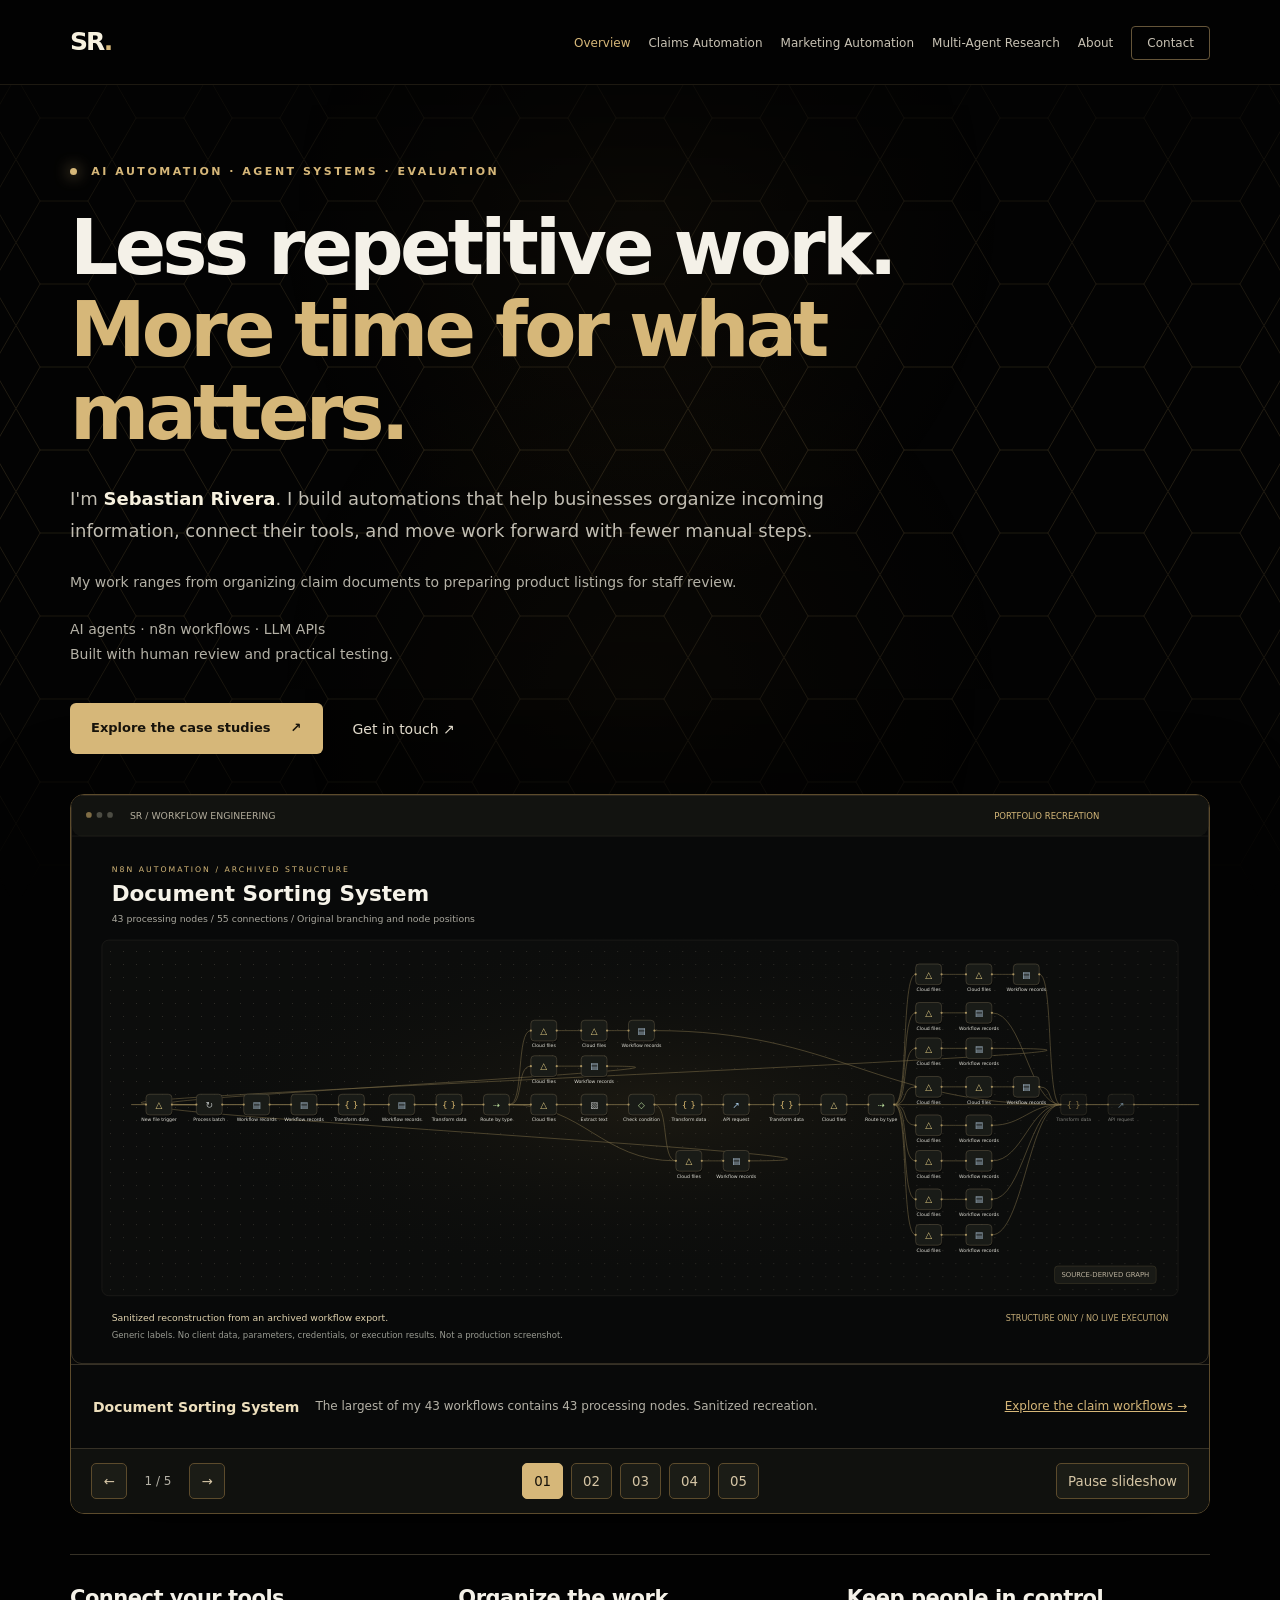
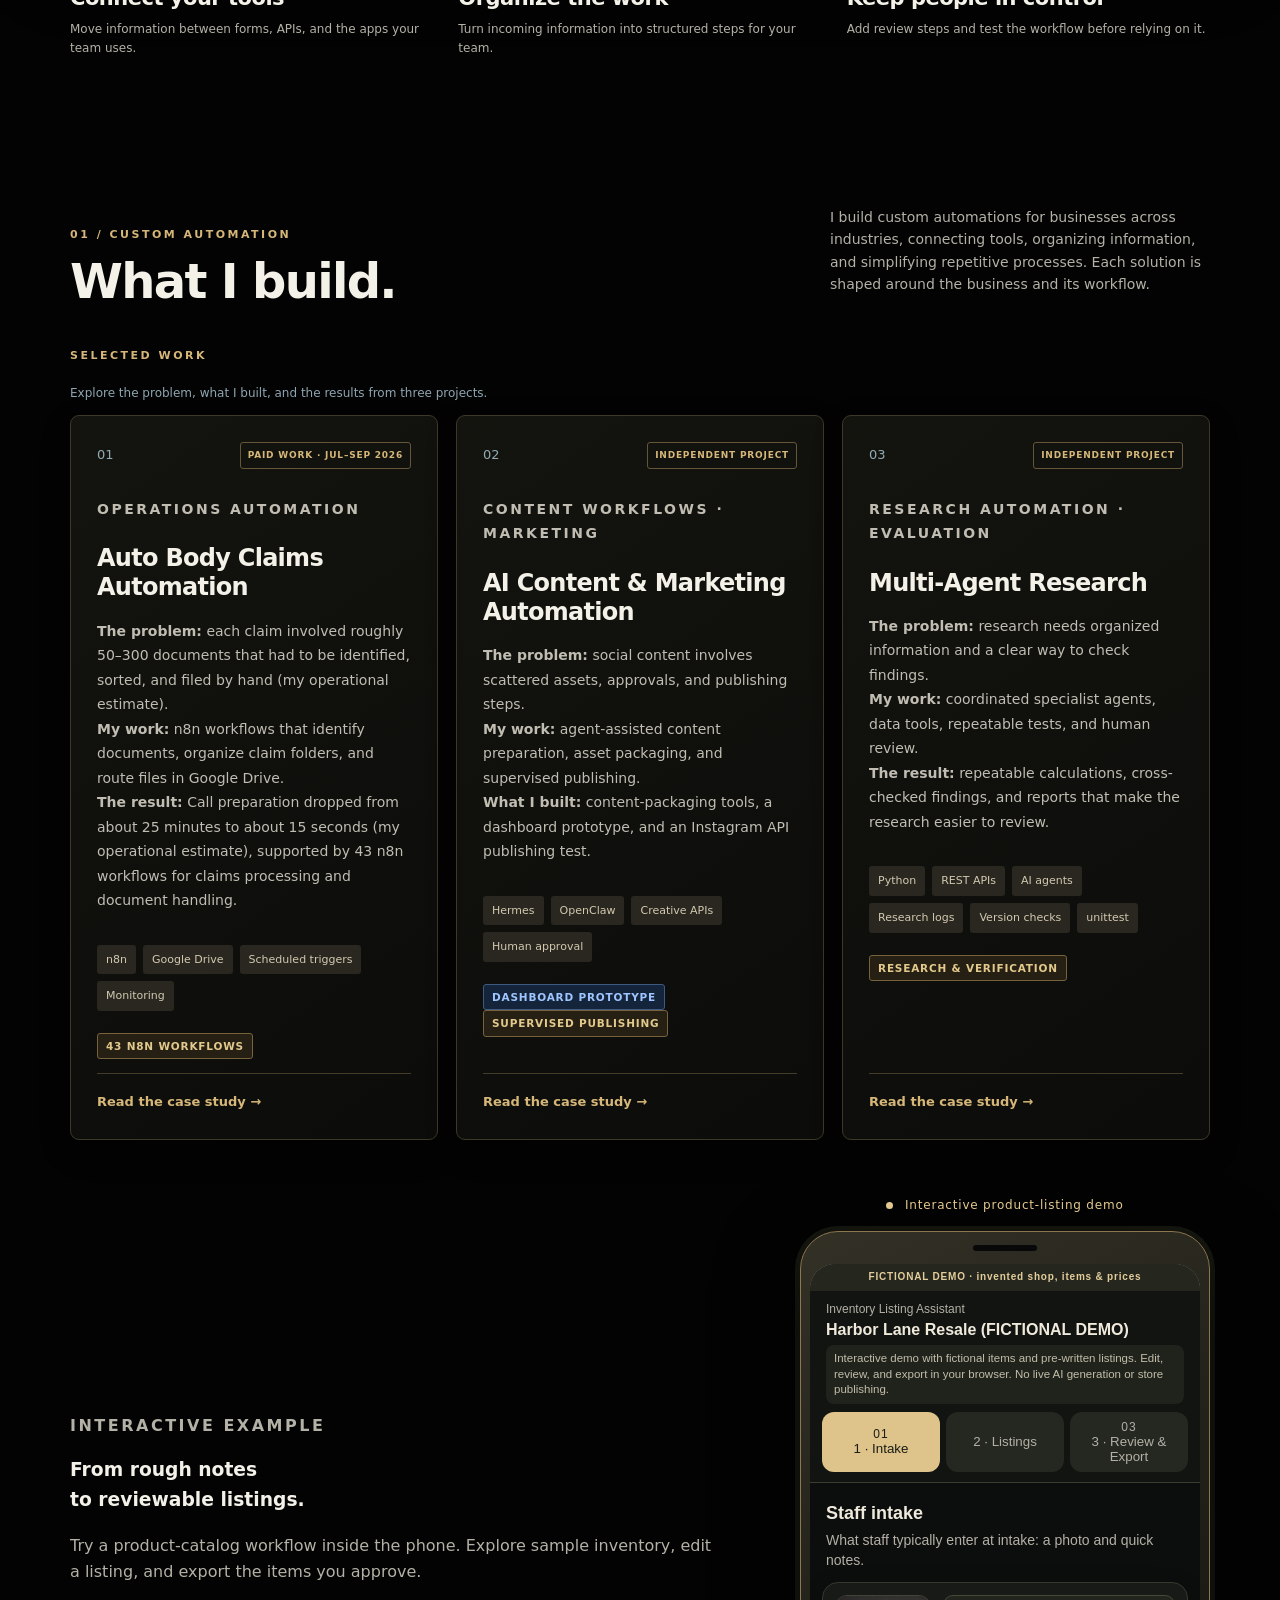
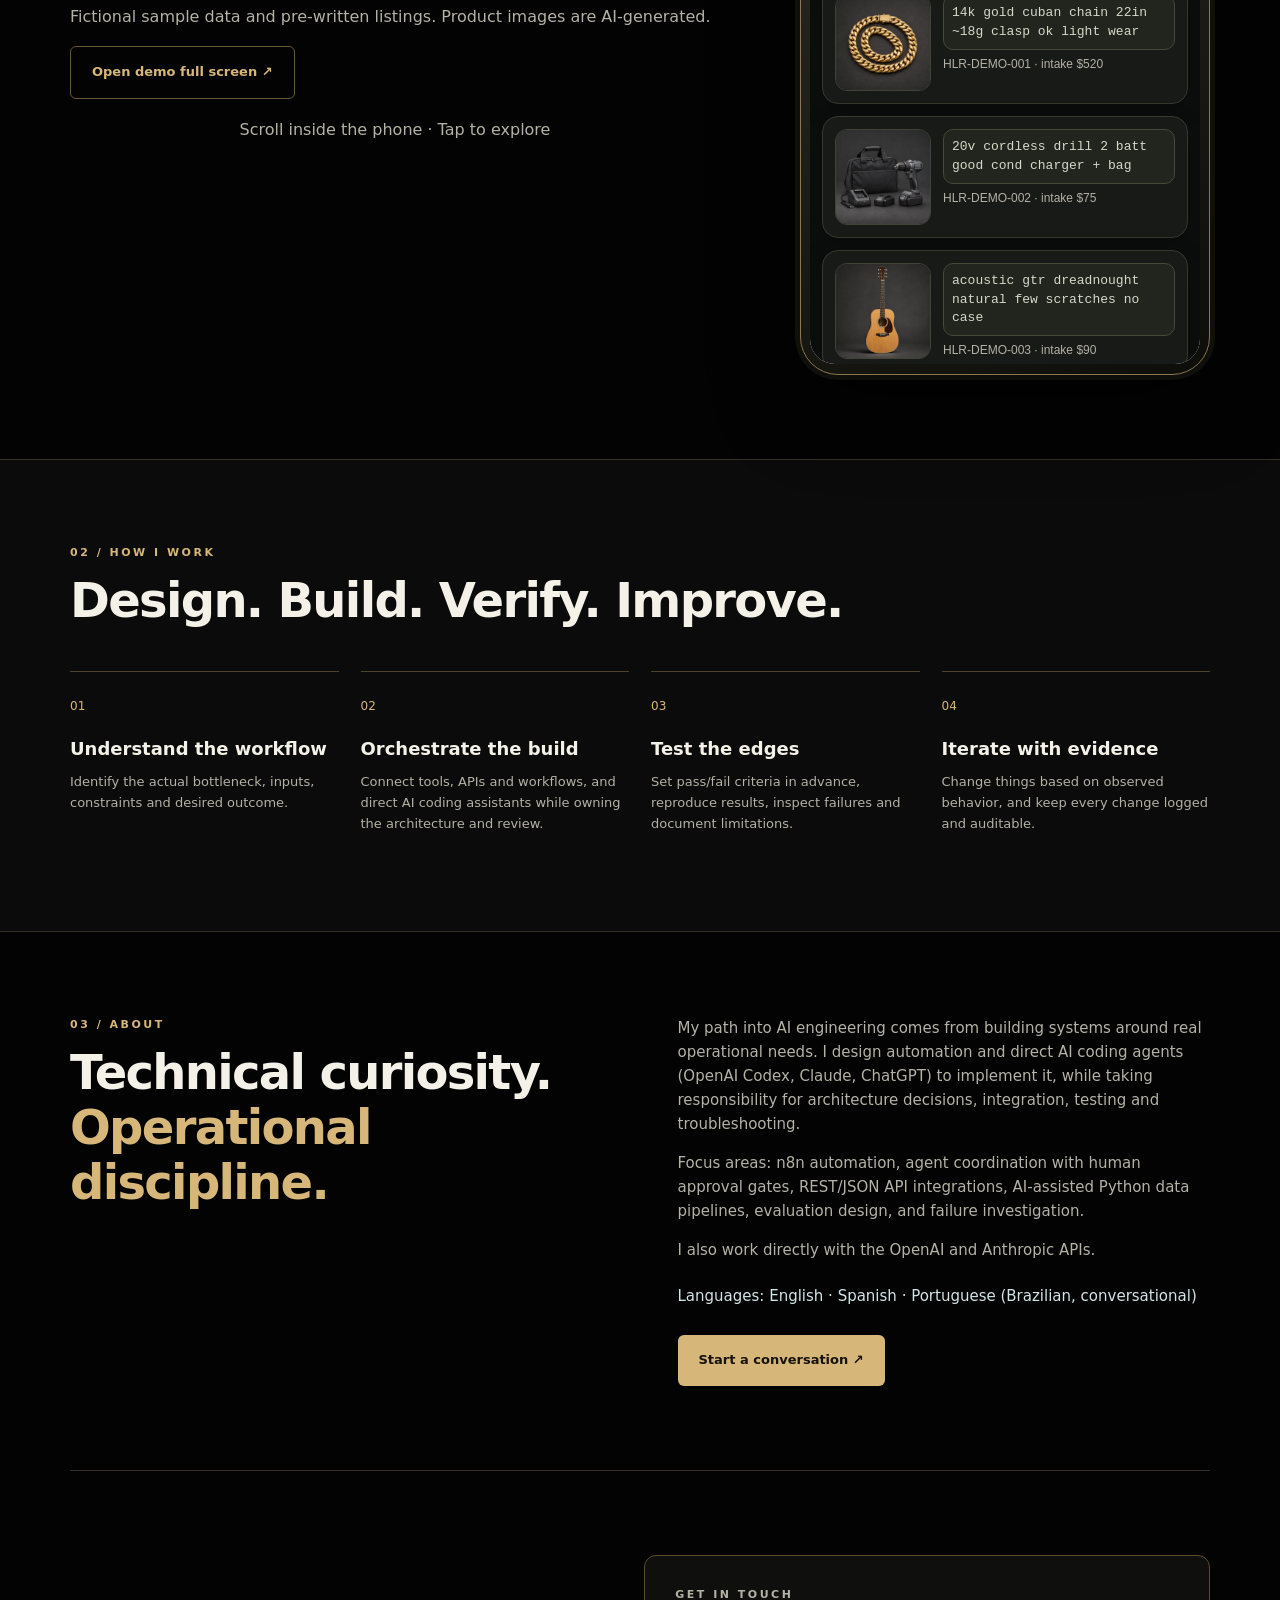
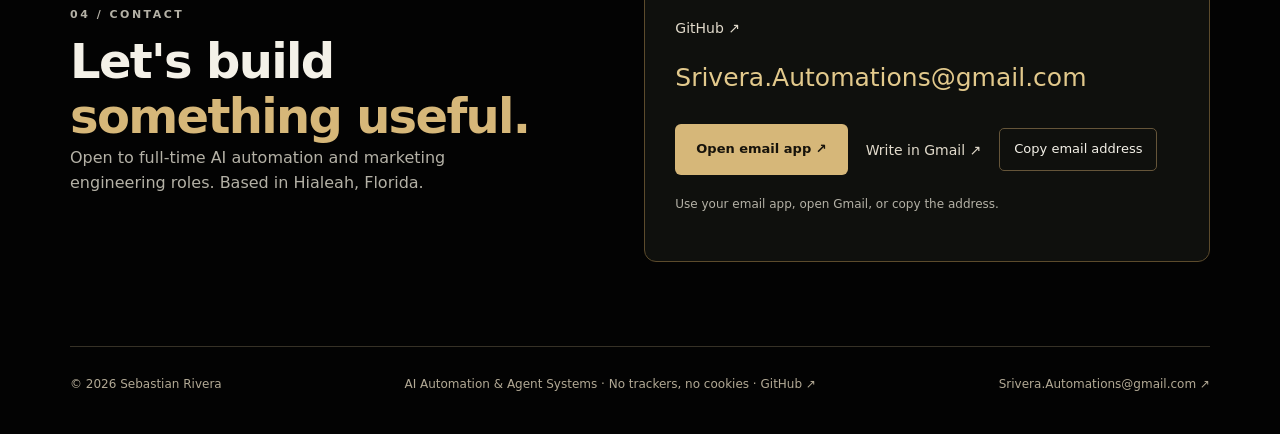
==== commit fdbef002: "Restore embedded demo with dark styling and studio product images" ====
--- a/index.html
+++ b/index.html
@@ -83,7 +83,7 @@
 <a class="more" href="work/multi-agent-research-system.html">Read the case study →</a>
 </article>
 </div>
-<div class="business-invitation"><div><p class="kicker">Interactive example</p><h3>Try a product-listing workflow.</h3><p>Explore a fictional demo: edit product details, review listings, and export the approved items.</p></div><a class="button ghost" href="demo/inventory-prototype.html">Try the interactive demo ↗</a></div>
+<div class="demo-layout" id="interactive-demo" style="margin-top:56px"><div class="demo-explanation"><p class="kicker">Interactive example</p><h3>From rough notes<br>to reviewable listings.</h3><p>Try a product-catalog workflow inside the phone. Explore sample inventory, edit a listing, and export the items you approve.</p><p class="fine">Fictional sample data and pre-written listings. Product images are AI-generated.</p><a class="button ghost" href="demo/inventory-prototype.html" target="_blank" rel="noopener">Open demo full screen ↗</a><p class="phone-hint">Scroll inside the phone · Tap to explore</p></div><div class="phone-demo"><div class="phone-label"><span class="live-dot" aria-hidden="true"></span> Interactive product-listing demo</div><div class="phone-frame"><div class="phone-speaker" aria-hidden="true"></div><iframe src="demo/inventory-prototype.html" title="Interactive inventory listing demo with fictional sample data" width="390" height="740" loading="lazy"></iframe></div></div></div>
 </section>
 
 <section class="section approach" id="approach">
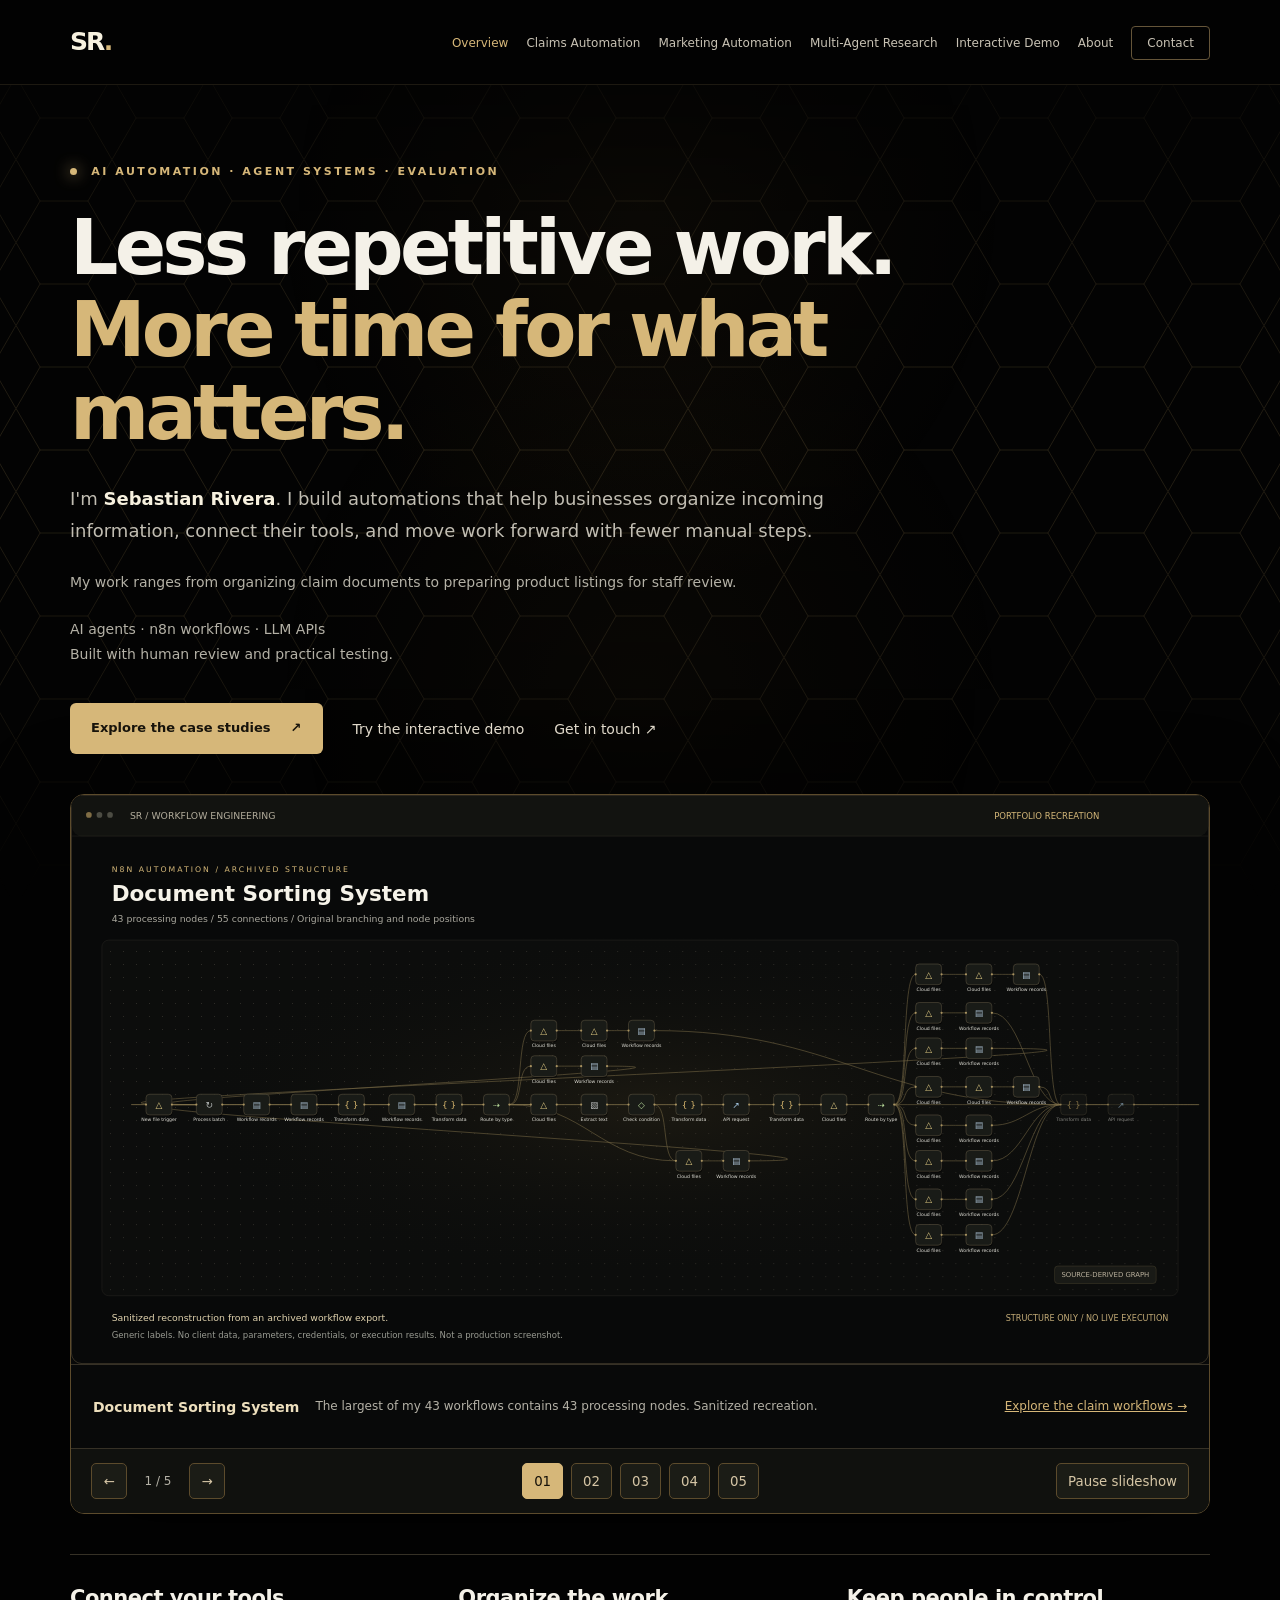
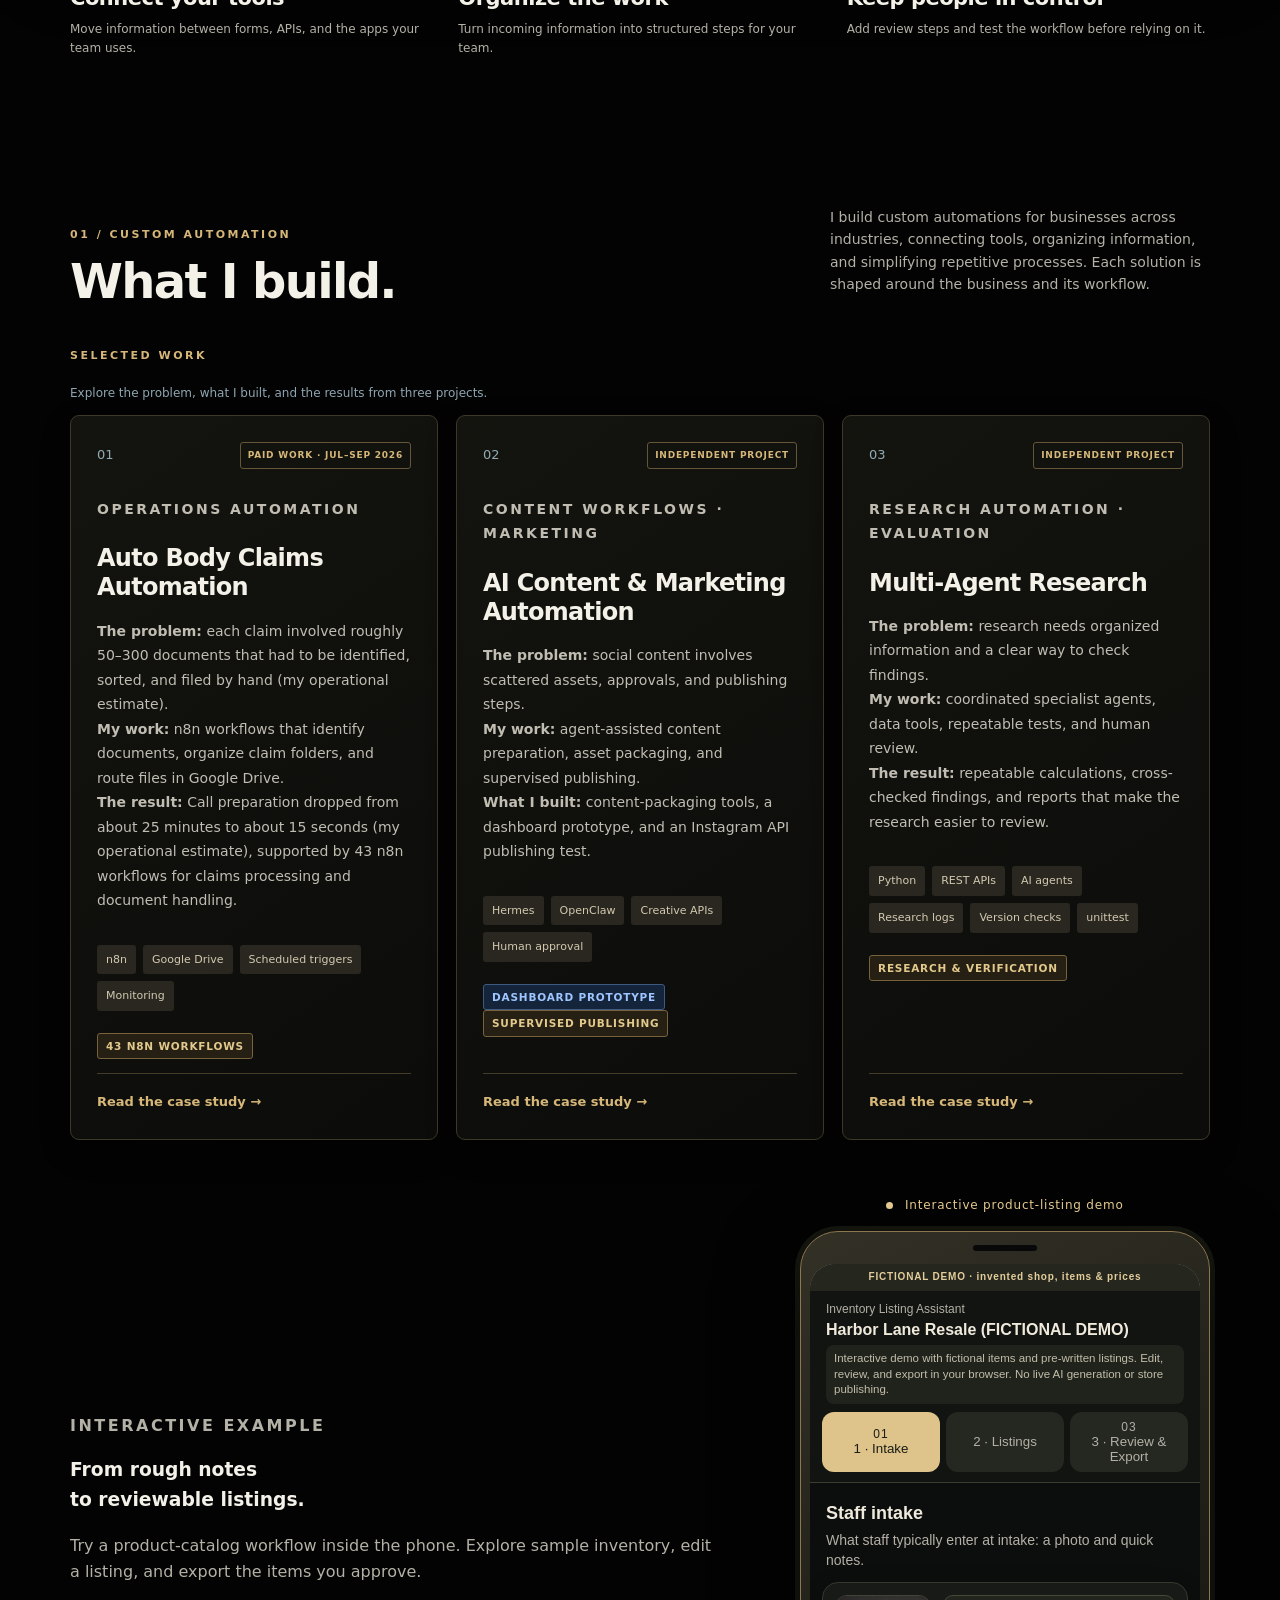
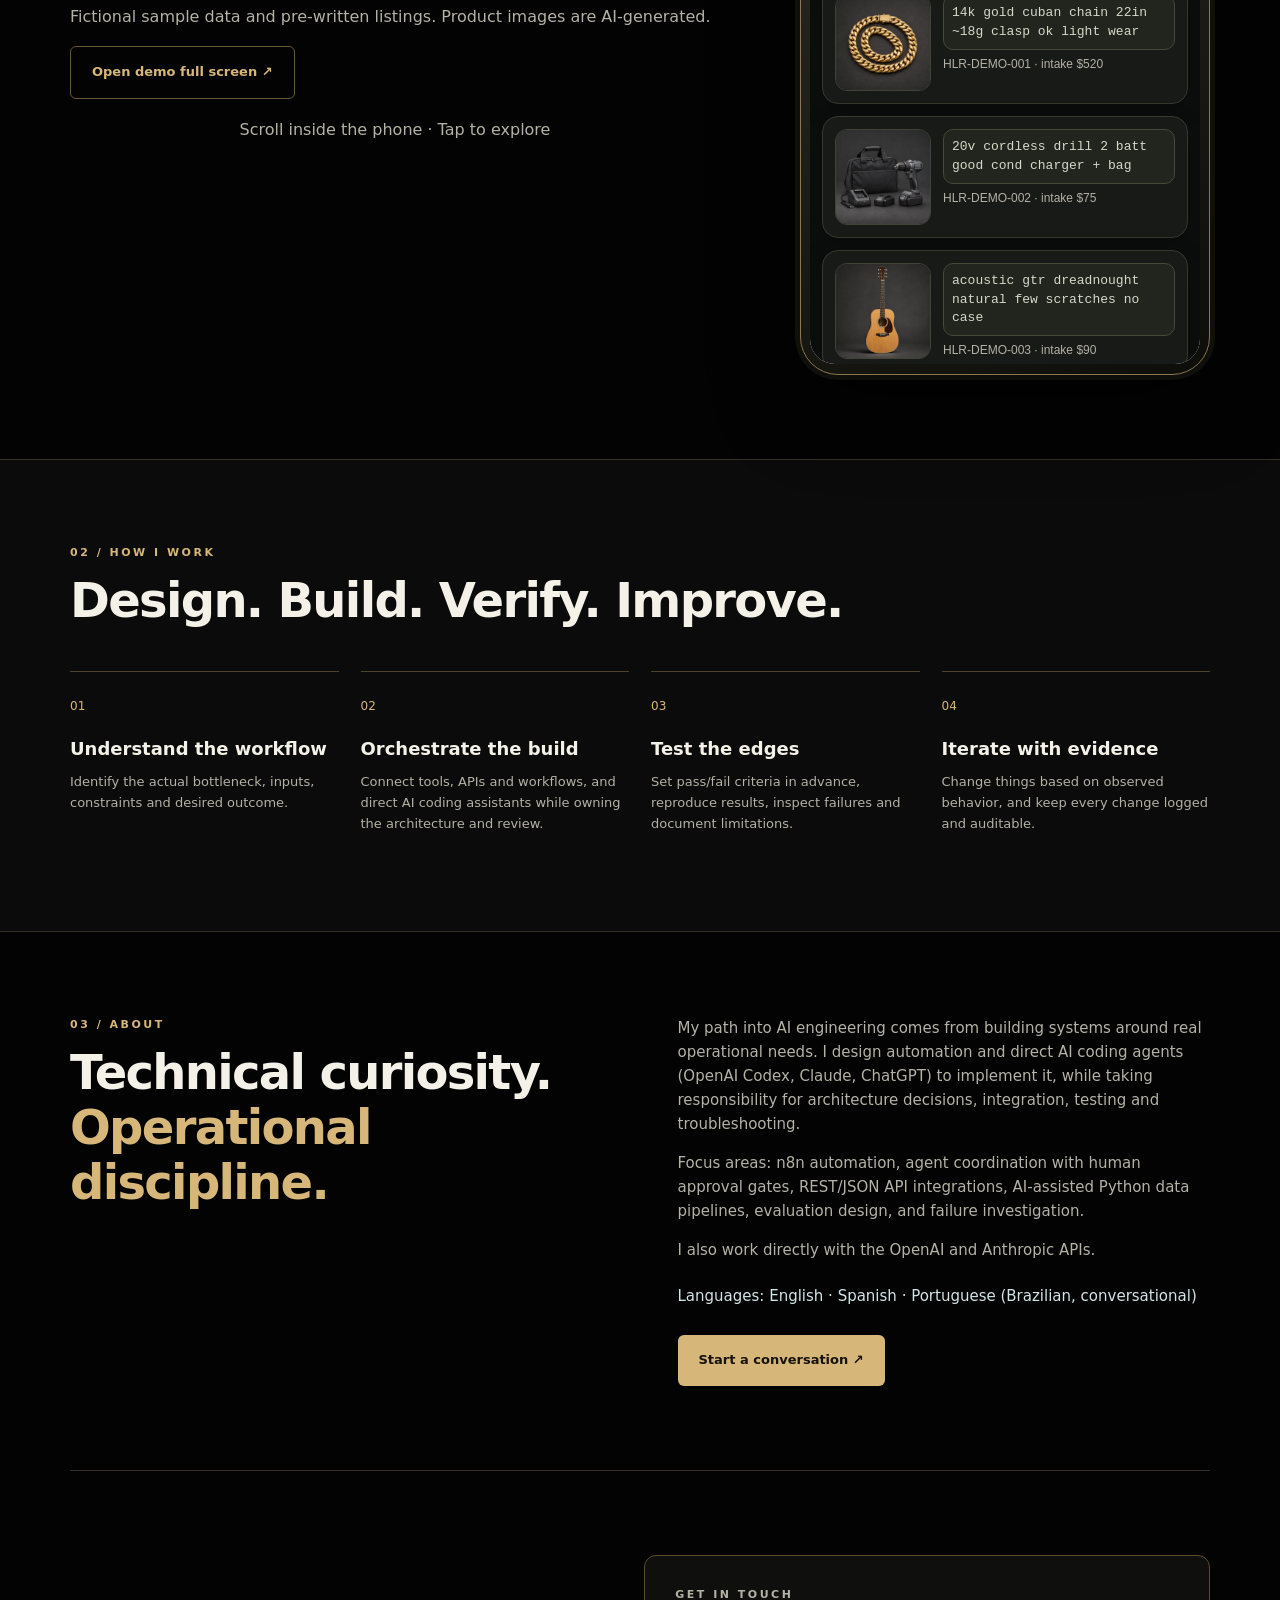
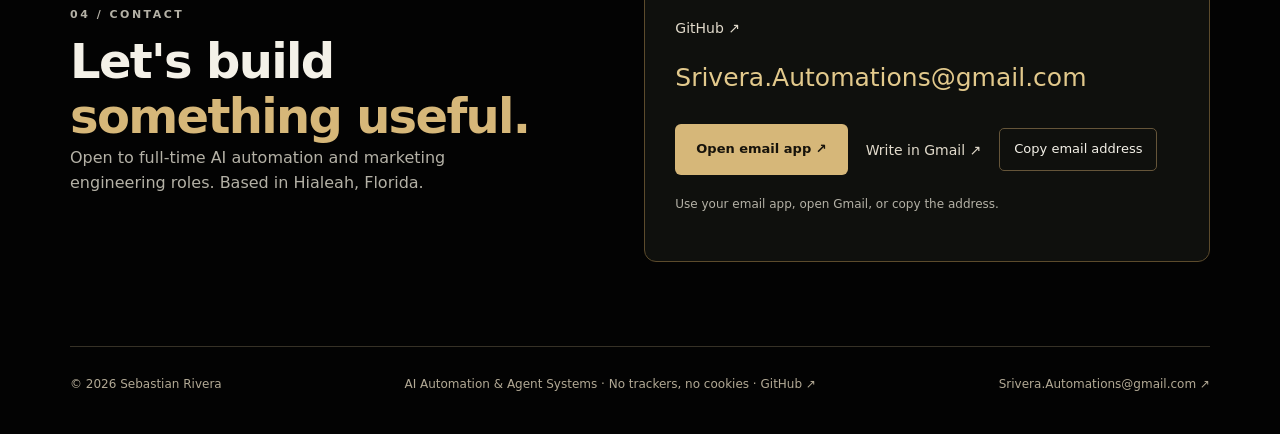
==== commit 435048f6: "Make embedded demo accessible from main navigation and hero" ====
--- a/index.html
+++ b/index.html
@@ -22,6 +22,7 @@
 <li><a href="work/automotive-operations-automation.html">Claims Automation</a></li>
 <li><a href="work/ai-content-marketing-automation.html">Marketing Automation</a></li>
 <li><a href="work/multi-agent-research-system.html">Multi-Agent Research</a></li>
+<li><a href="index.html?demo=studio#interactive-demo">Interactive Demo</a></li>
 <li><a href="index.html#about">About</a></li>
 <li><a class="nav-contact" href="index.html#contact">Contact</a></li>
 </ul>
@@ -35,7 +36,7 @@
 <p class="lead">I'm <strong>Sebastian Rivera</strong>. I build automations that help businesses organize incoming information, connect their tools, and move work forward with fewer manual steps.</p>
 <p class="hero-detail">My work ranges from organizing claim documents to preparing product listings for staff review.</p>
 <p class="hero-detail">AI agents · n8n workflows · LLM APIs<br>Built with human review and practical testing.</p>
-<div class="actions"><a class="button" href="#work">Explore the case studies <span aria-hidden="true">↗</span></a><a class="text-link" href="#contact">Get in touch ↗</a></div>
+<div class="actions"><a class="button" href="#work">Explore the case studies <span aria-hidden="true">↗</span></a><a class="text-link" href="#interactive-demo">Try the interactive demo</a><a class="text-link" href="#contact">Get in touch ↗</a></div>
 <section class="hero-visual workflow-carousel" data-workflow-carousel aria-label="Examples of n8n workflows" aria-roledescription="carousel">
 <figure class="workflow-slide" data-workflow-slide aria-roledescription="slide" aria-label="1 of 5: Document Sorting System"><a href="assets/workflows/document-sorter.svg" target="_blank" rel="noopener" aria-label="View Document Sorting System full size"><img src="assets/workflows/document-sorter.svg" width="2800" height="1400" alt="Document Sorting System: sanitized recreation of the archived n8n layout and connections."></a><figcaption><strong>Document Sorting System</strong><span>The largest of my 43 workflows contains 43 processing nodes. Sanitized recreation.</span><a href="work/automotive-operations-automation.html#diagram">Explore the claim workflows →</a></figcaption></figure>
 <figure class="workflow-slide" data-workflow-slide aria-roledescription="slide" aria-label="2 of 5: Call Intake &amp; AI Extraction" hidden><a href="assets/workflows/call-intake.svg" target="_blank" rel="noopener" aria-label="View Call Intake &amp; AI Extraction full size"><img src="assets/workflows/call-intake.svg" width="2800" height="1400" loading="lazy" alt="Call Intake &amp; AI Extraction: sanitized recreation of the archived n8n layout and connections."></a><figcaption><strong>Call Intake &amp; AI Extraction</strong><span>21 processing nodes; sticky note excluded. Sanitized recreation from an archived export.</span><a href="work/automotive-operations-automation.html#diagram">Explore the claim workflows →</a></figcaption></figure>
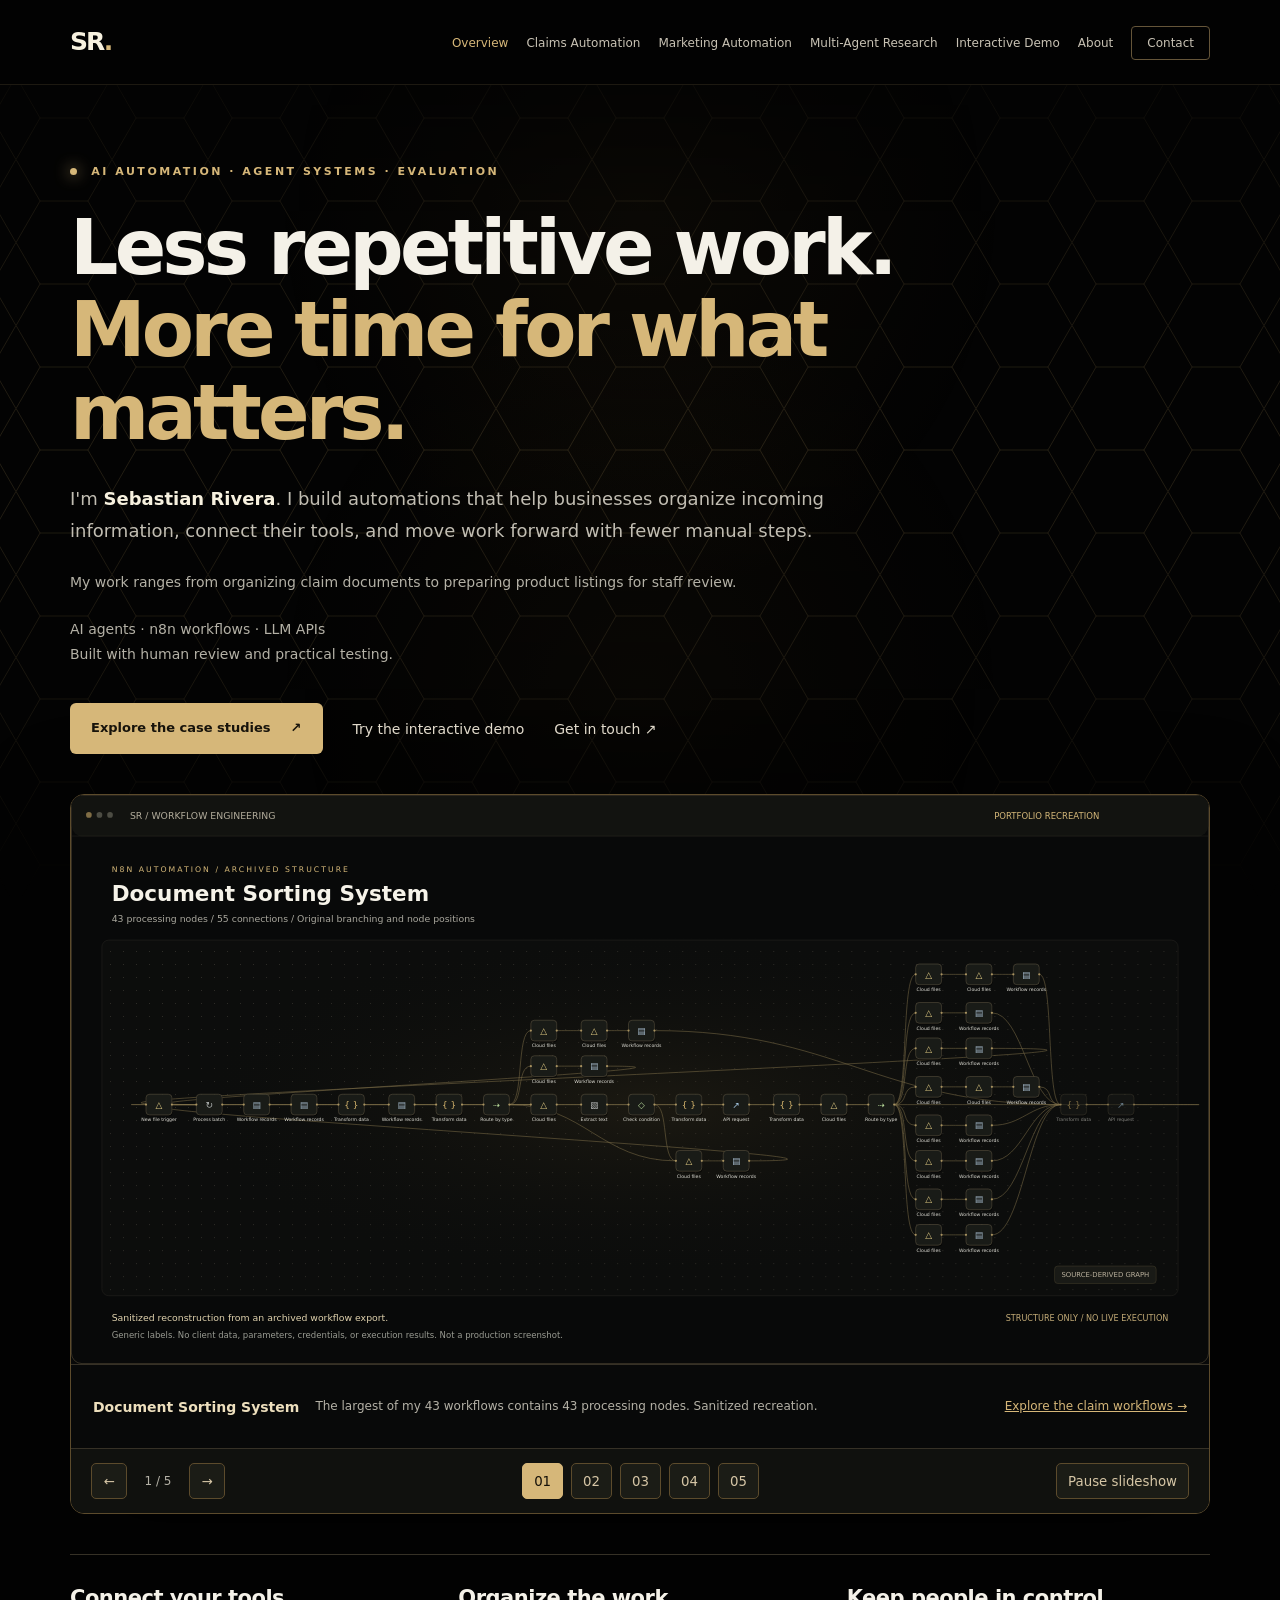
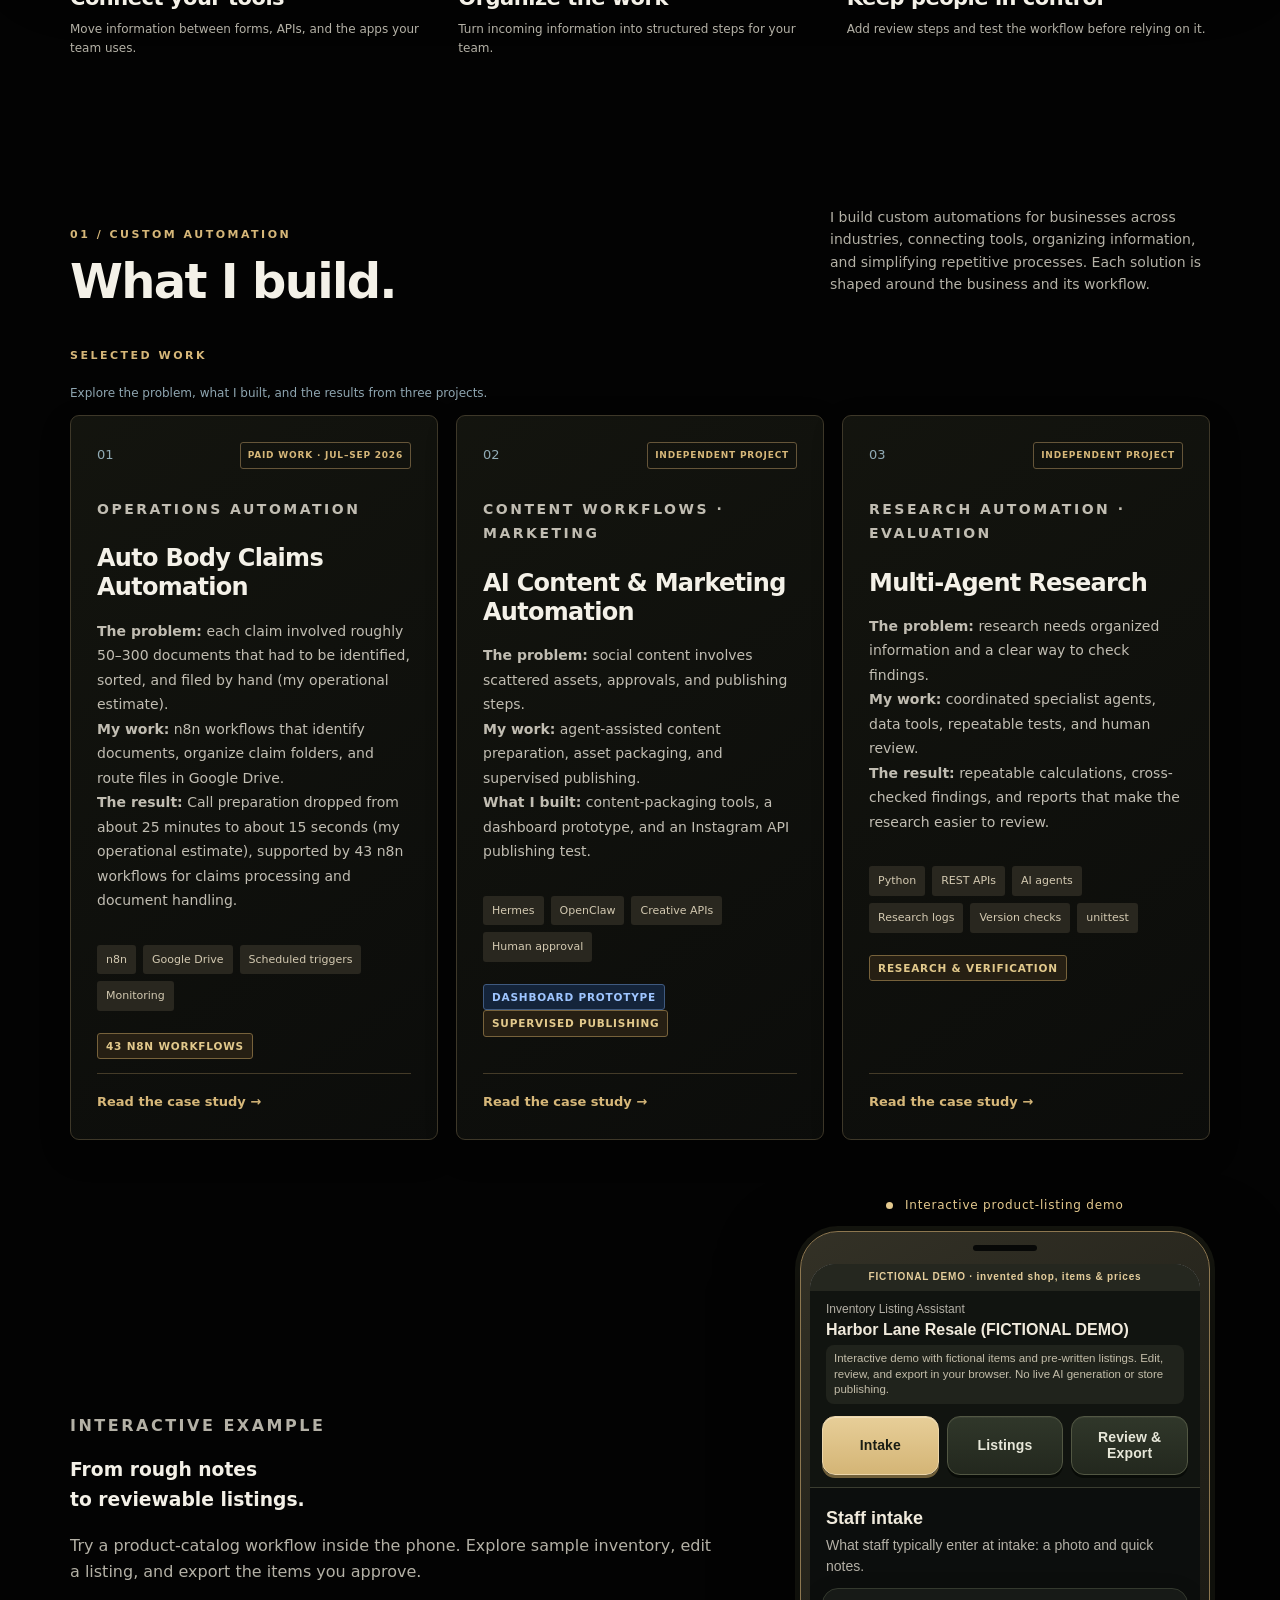
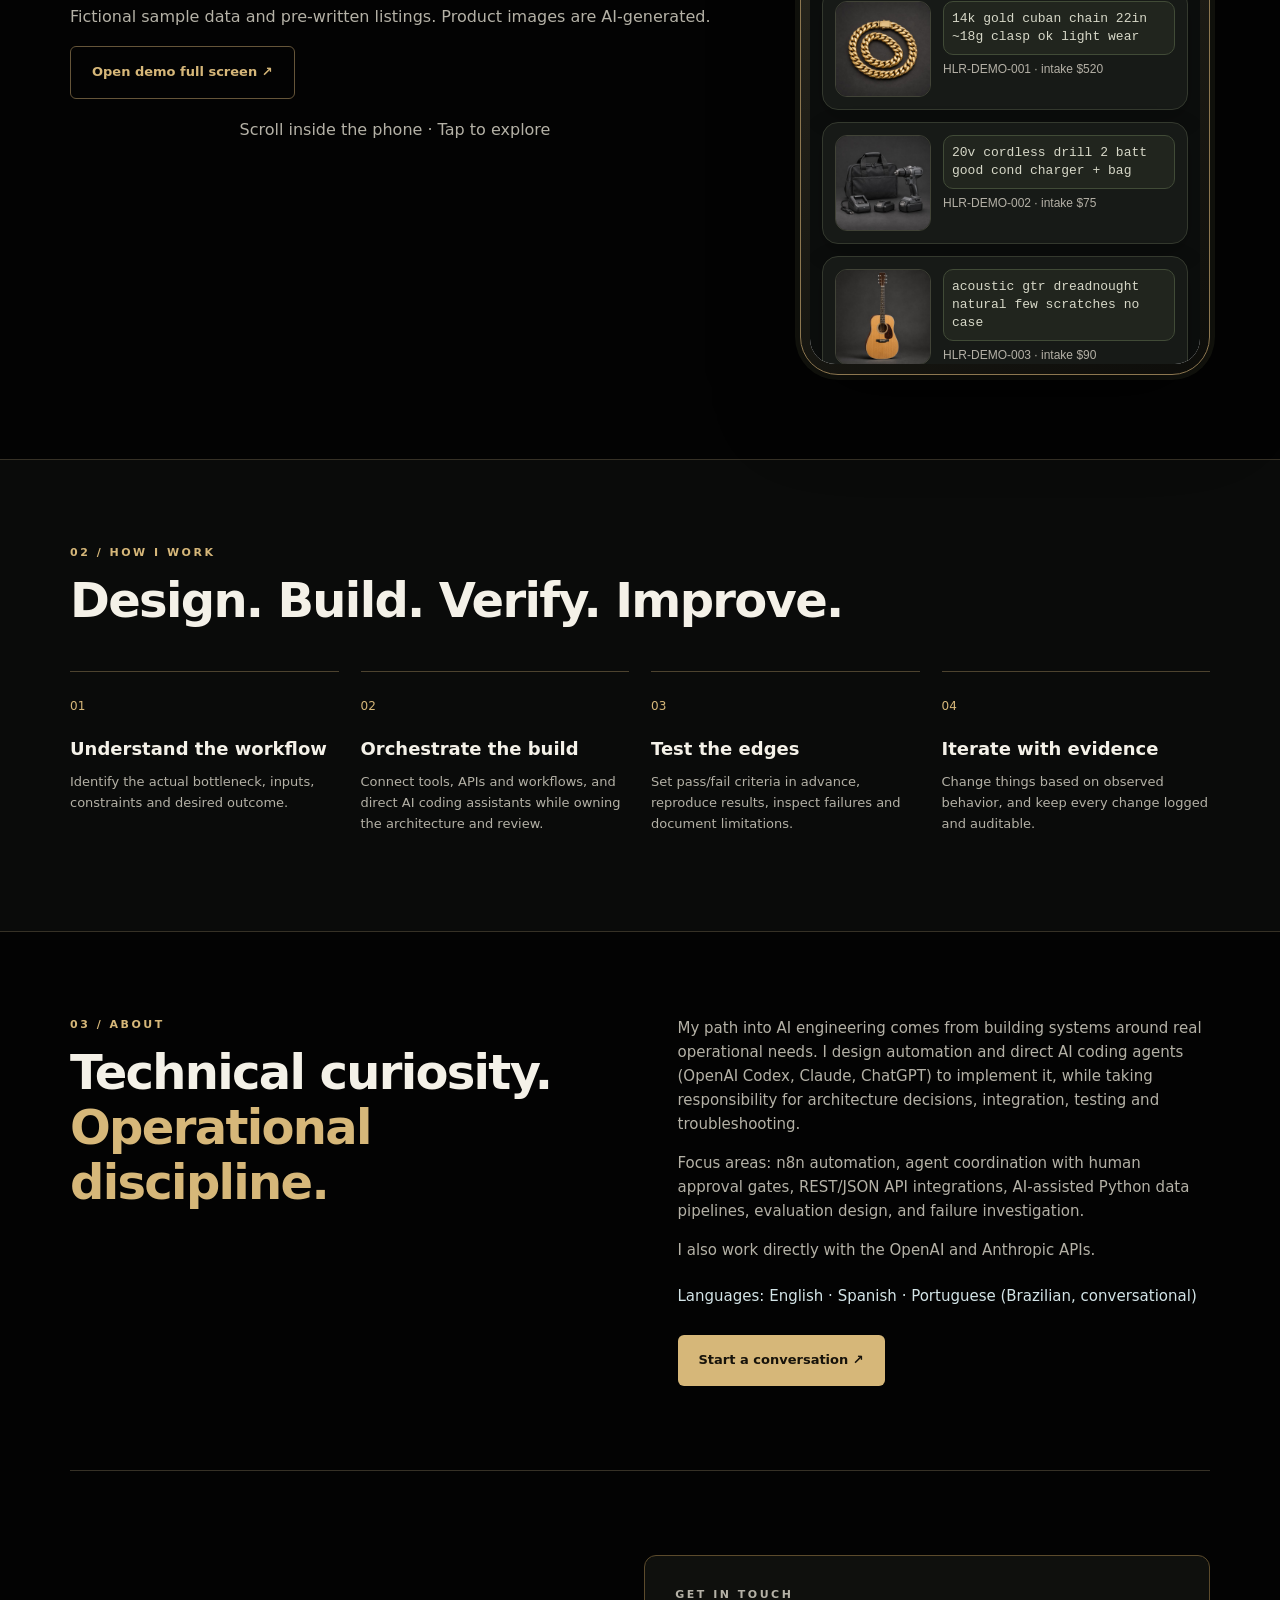
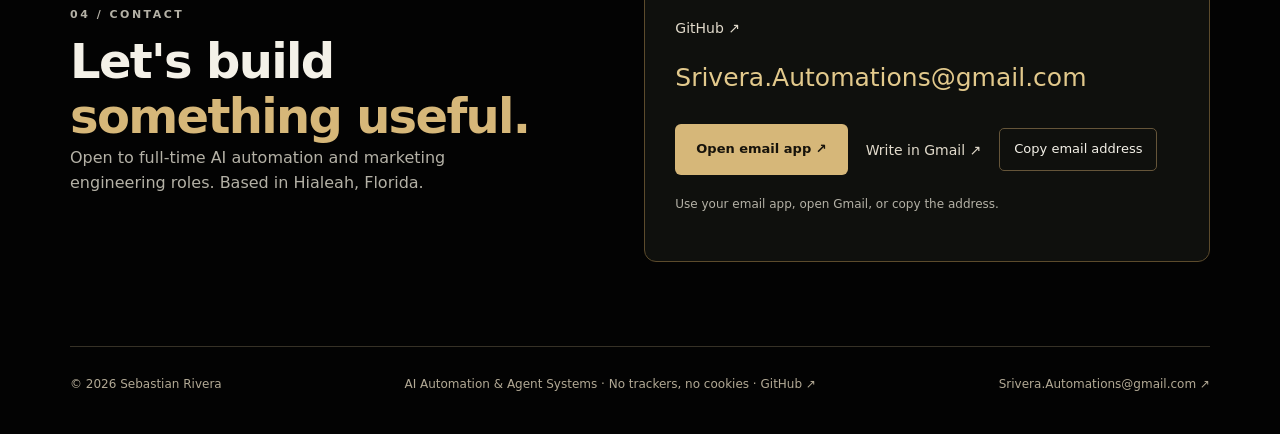
==== commit dcbb2d3c: "Refresh embedded demo URL for updated buttons" ====
--- a/index.html
+++ b/index.html
@@ -84,7 +84,7 @@
 <a class="more" href="work/multi-agent-research-system.html">Read the case study →</a>
 </article>
 </div>
-<div class="demo-layout" id="interactive-demo" style="margin-top:56px"><div class="demo-explanation"><p class="kicker">Interactive example</p><h3>From rough notes<br>to reviewable listings.</h3><p>Try a product-catalog workflow inside the phone. Explore sample inventory, edit a listing, and export the items you approve.</p><p class="fine">Fictional sample data and pre-written listings. Product images are AI-generated.</p><a class="button ghost" href="demo/inventory-prototype.html" target="_blank" rel="noopener">Open demo full screen ↗</a><p class="phone-hint">Scroll inside the phone · Tap to explore</p></div><div class="phone-demo"><div class="phone-label"><span class="live-dot" aria-hidden="true"></span> Interactive product-listing demo</div><div class="phone-frame"><div class="phone-speaker" aria-hidden="true"></div><iframe src="demo/inventory-prototype.html" title="Interactive inventory listing demo with fictional sample data" width="390" height="740" loading="lazy"></iframe></div></div></div>
+<div class="demo-layout" id="interactive-demo" style="margin-top:56px"><div class="demo-explanation"><p class="kicker">Interactive example</p><h3>From rough notes<br>to reviewable listings.</h3><p>Try a product-catalog workflow inside the phone. Explore sample inventory, edit a listing, and export the items you approve.</p><p class="fine">Fictional sample data and pre-written listings. Product images are AI-generated.</p><a class="button ghost" href="demo/inventory-prototype.html" target="_blank" rel="noopener">Open demo full screen ↗</a><p class="phone-hint">Scroll inside the phone · Tap to explore</p></div><div class="phone-demo"><div class="phone-label"><span class="live-dot" aria-hidden="true"></span> Interactive product-listing demo</div><div class="phone-frame"><div class="phone-speaker" aria-hidden="true"></div><iframe src="demo/inventory-prototype.html?v=4aca43a" title="Interactive inventory listing demo with fictional sample data" width="390" height="740" loading="lazy"></iframe></div></div></div>
 </section>
 
 <section class="section approach" id="approach">
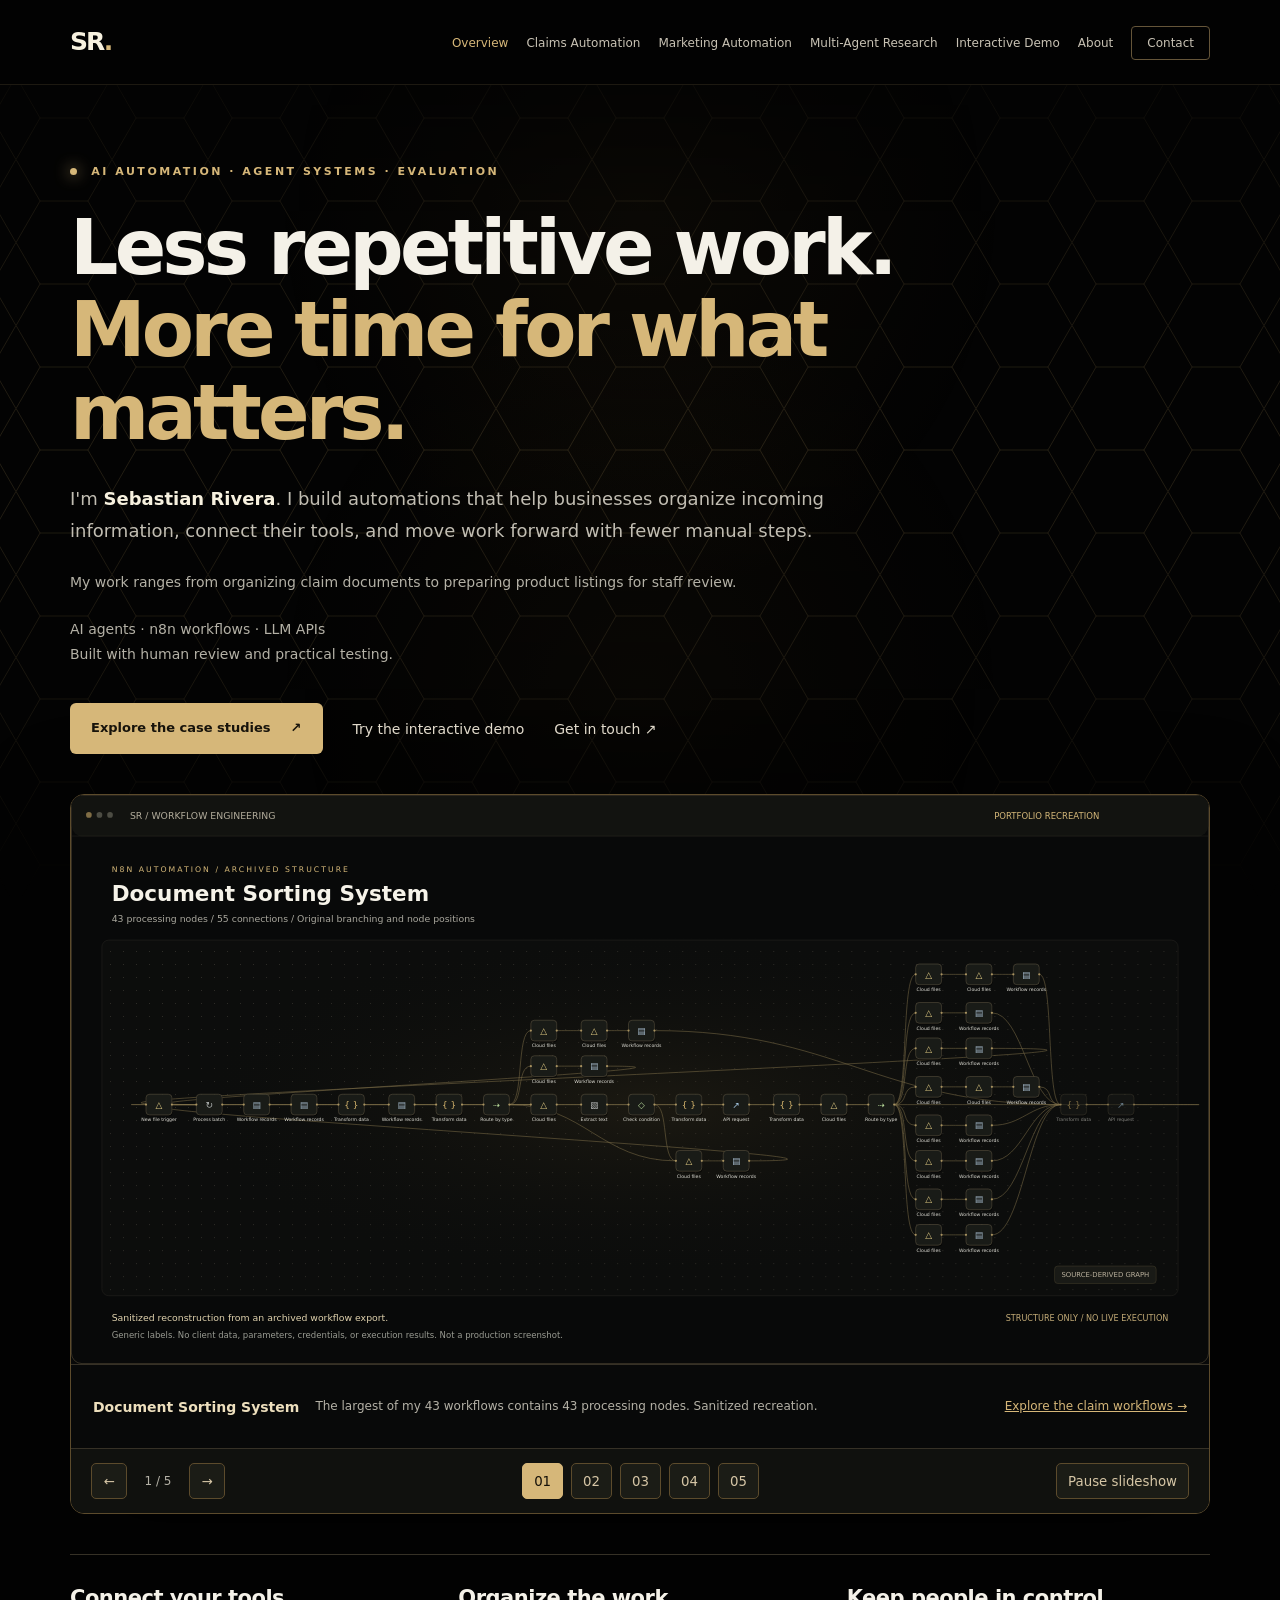
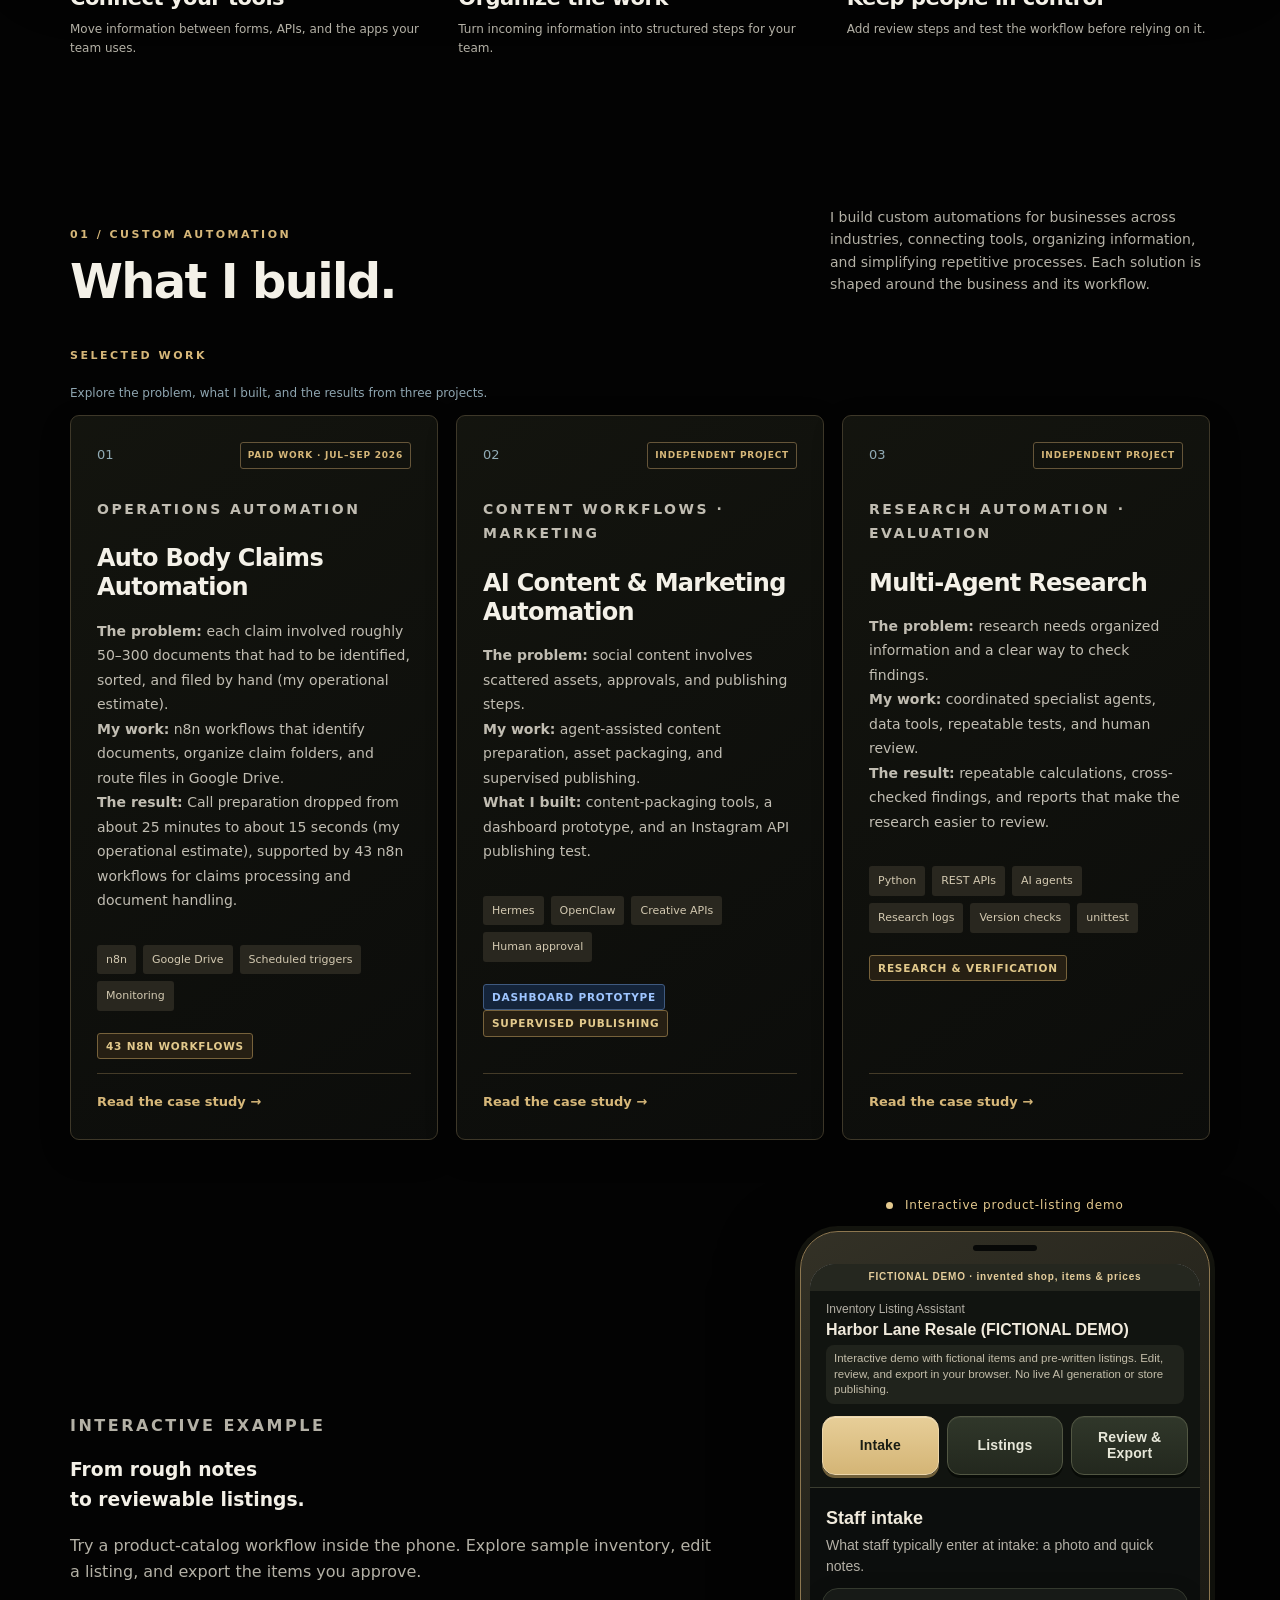
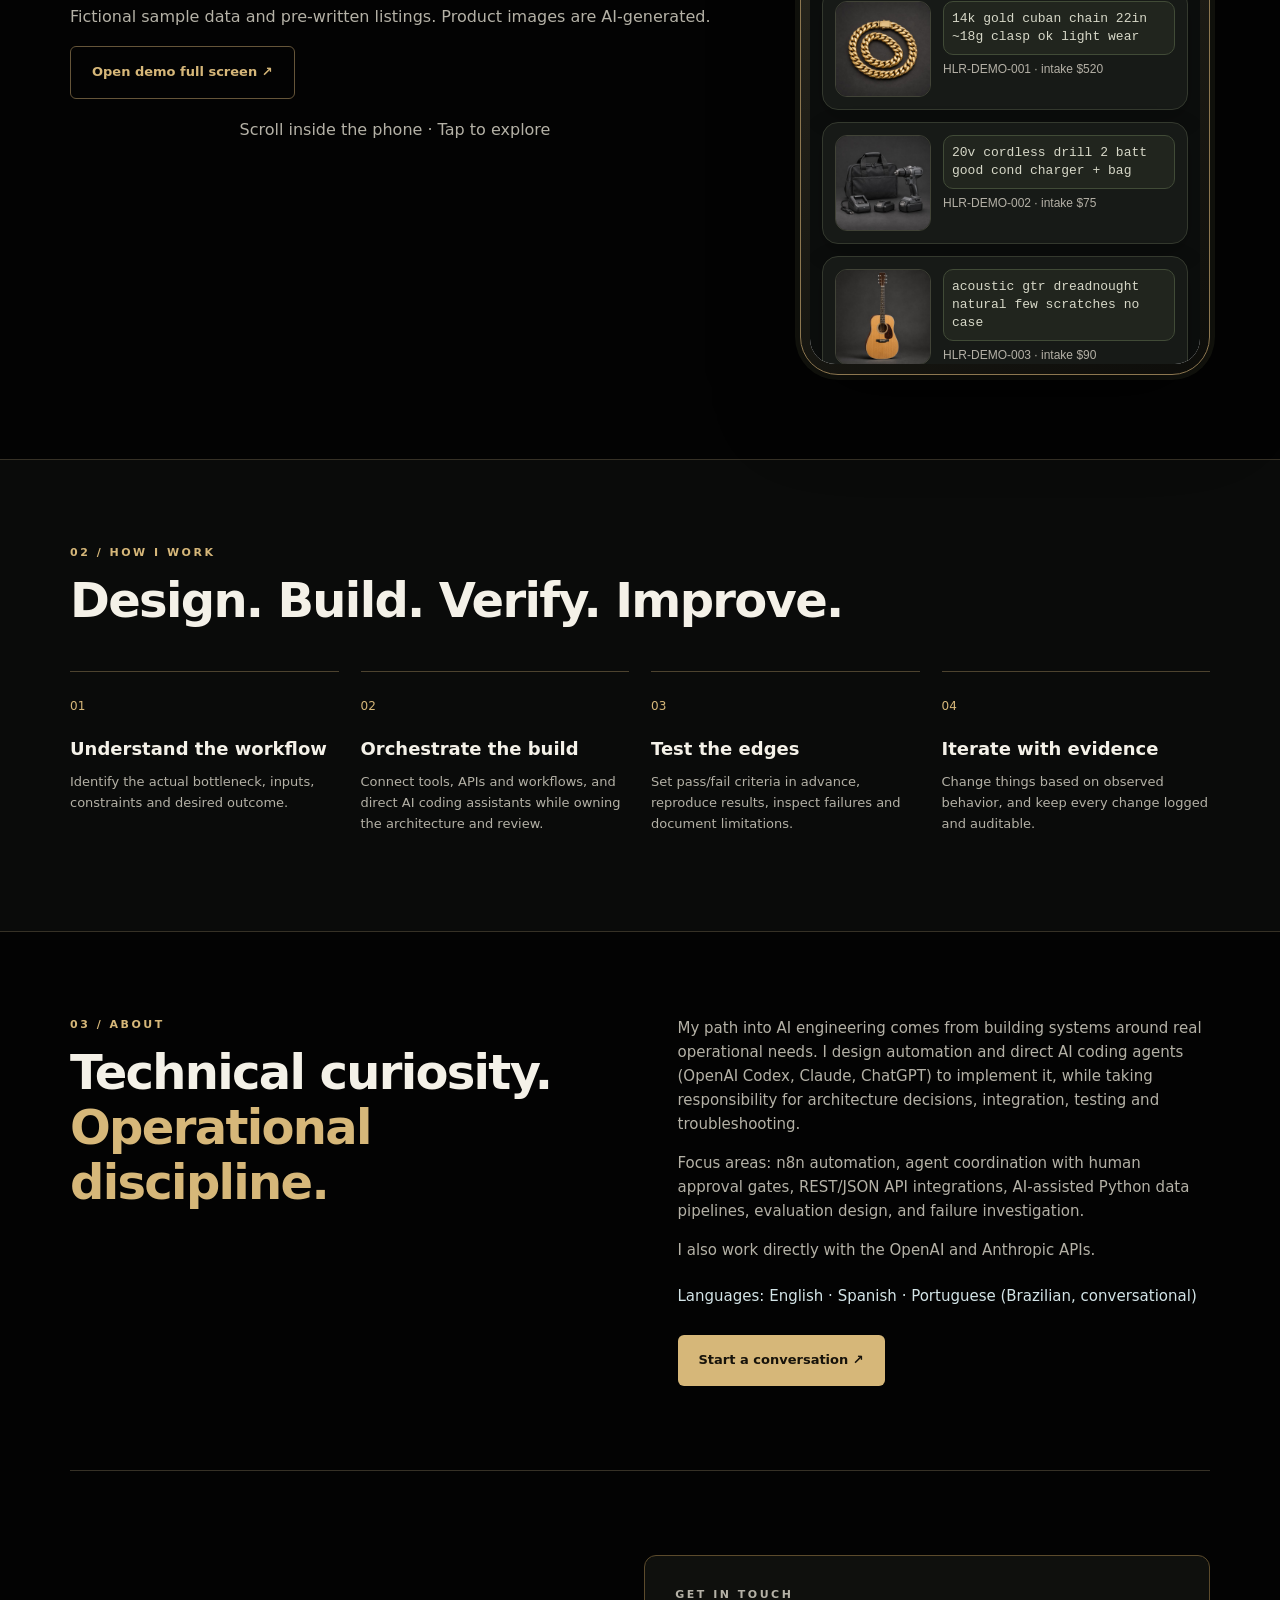
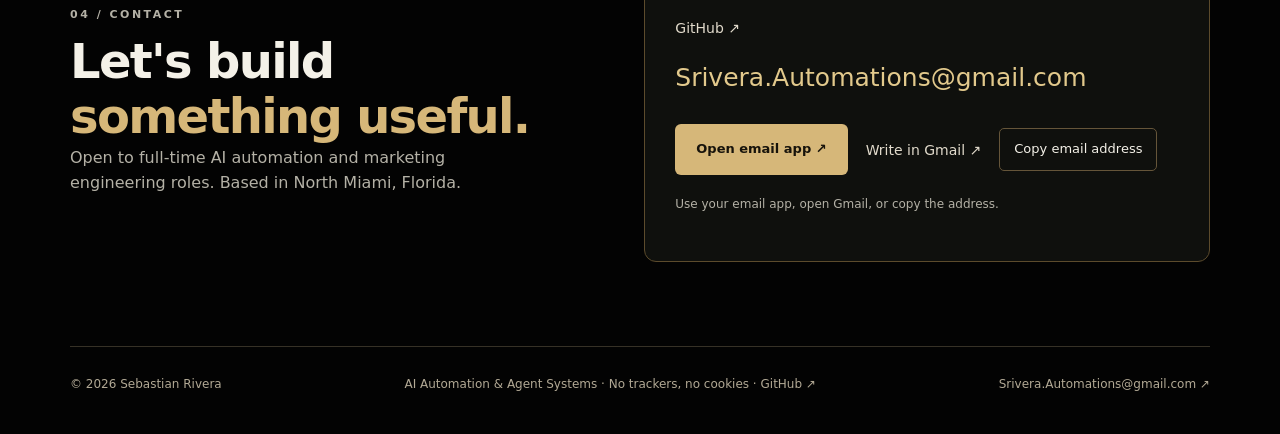
==== commit f0ead373: "Correct location to North Miami" ====
--- a/index.html
+++ b/index.html
@@ -110,7 +110,7 @@
 <a class="button" href="#contact">Start a conversation ↗</a>
 </div>
 </section>
-<section class="section wrap contact-section" id="contact" aria-labelledby="contact-title"><div><p class="kicker">04 / Contact</p><h2 id="contact-title">Let's build<br><em>something useful.</em></h2><p>Open to full-time AI automation and marketing engineering roles. Based in Hialeah, Florida.</p></div><div class="contact-card"><p class="kicker">Get in touch</p><p><a class="text-link" href="https://github.com/srivera-automations" target="_blank" rel="noopener">GitHub ↗</a></p><a class="contact-address" href="mailto:Srivera.Automations@gmail.com">Srivera.Automations@gmail.com</a><div class="contact-actions"><a class="button" href="mailto:Srivera.Automations@gmail.com">Open email app ↗</a><a class="text-link" href="https://mail.google.com/mail/?view=cm&amp;fs=1&amp;to=Srivera.Automations%40gmail.com" target="_blank" rel="noopener">Write in Gmail ↗</a><button class="copy-email" type="button" data-copy-email>Copy email address</button></div><p class="contact-status" data-contact-status role="status" aria-live="polite">Use your email app, open Gmail, or copy the address.</p></div></section>
+<section class="section wrap contact-section" id="contact" aria-labelledby="contact-title"><div><p class="kicker">04 / Contact</p><h2 id="contact-title">Let's build<br><em>something useful.</em></h2><p>Open to full-time AI automation and marketing engineering roles. Based in North Miami, Florida.</p></div><div class="contact-card"><p class="kicker">Get in touch</p><p><a class="text-link" href="https://github.com/srivera-automations" target="_blank" rel="noopener">GitHub ↗</a></p><a class="contact-address" href="mailto:Srivera.Automations@gmail.com">Srivera.Automations@gmail.com</a><div class="contact-actions"><a class="button" href="mailto:Srivera.Automations@gmail.com">Open email app ↗</a><a class="text-link" href="https://mail.google.com/mail/?view=cm&amp;fs=1&amp;to=Srivera.Automations%40gmail.com" target="_blank" rel="noopener">Write in Gmail ↗</a><button class="copy-email" type="button" data-copy-email>Copy email address</button></div><p class="contact-status" data-contact-status role="status" aria-live="polite">Use your email app, open Gmail, or copy the address.</p></div></section>
 </main>
 <footer class="wrap">
 <span>© <span id="year">2026</span> Sebastian Rivera</span>
